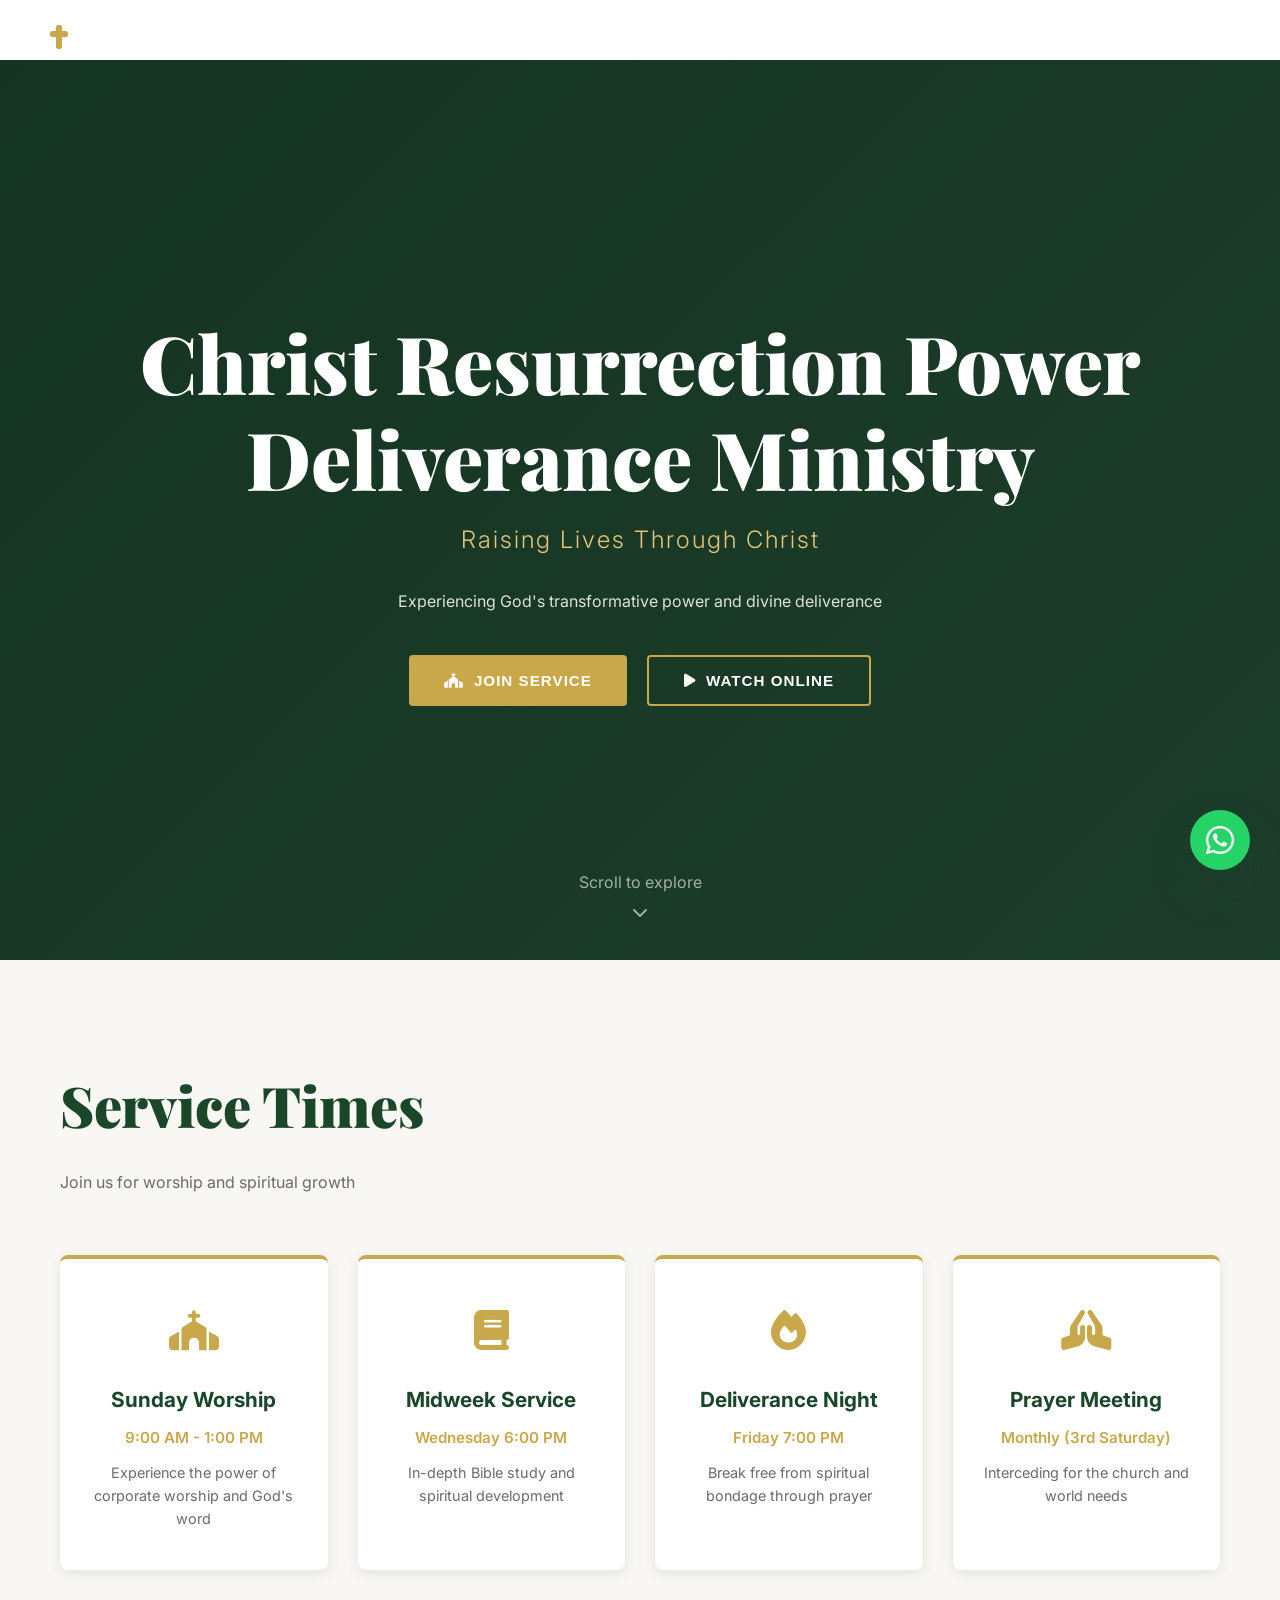
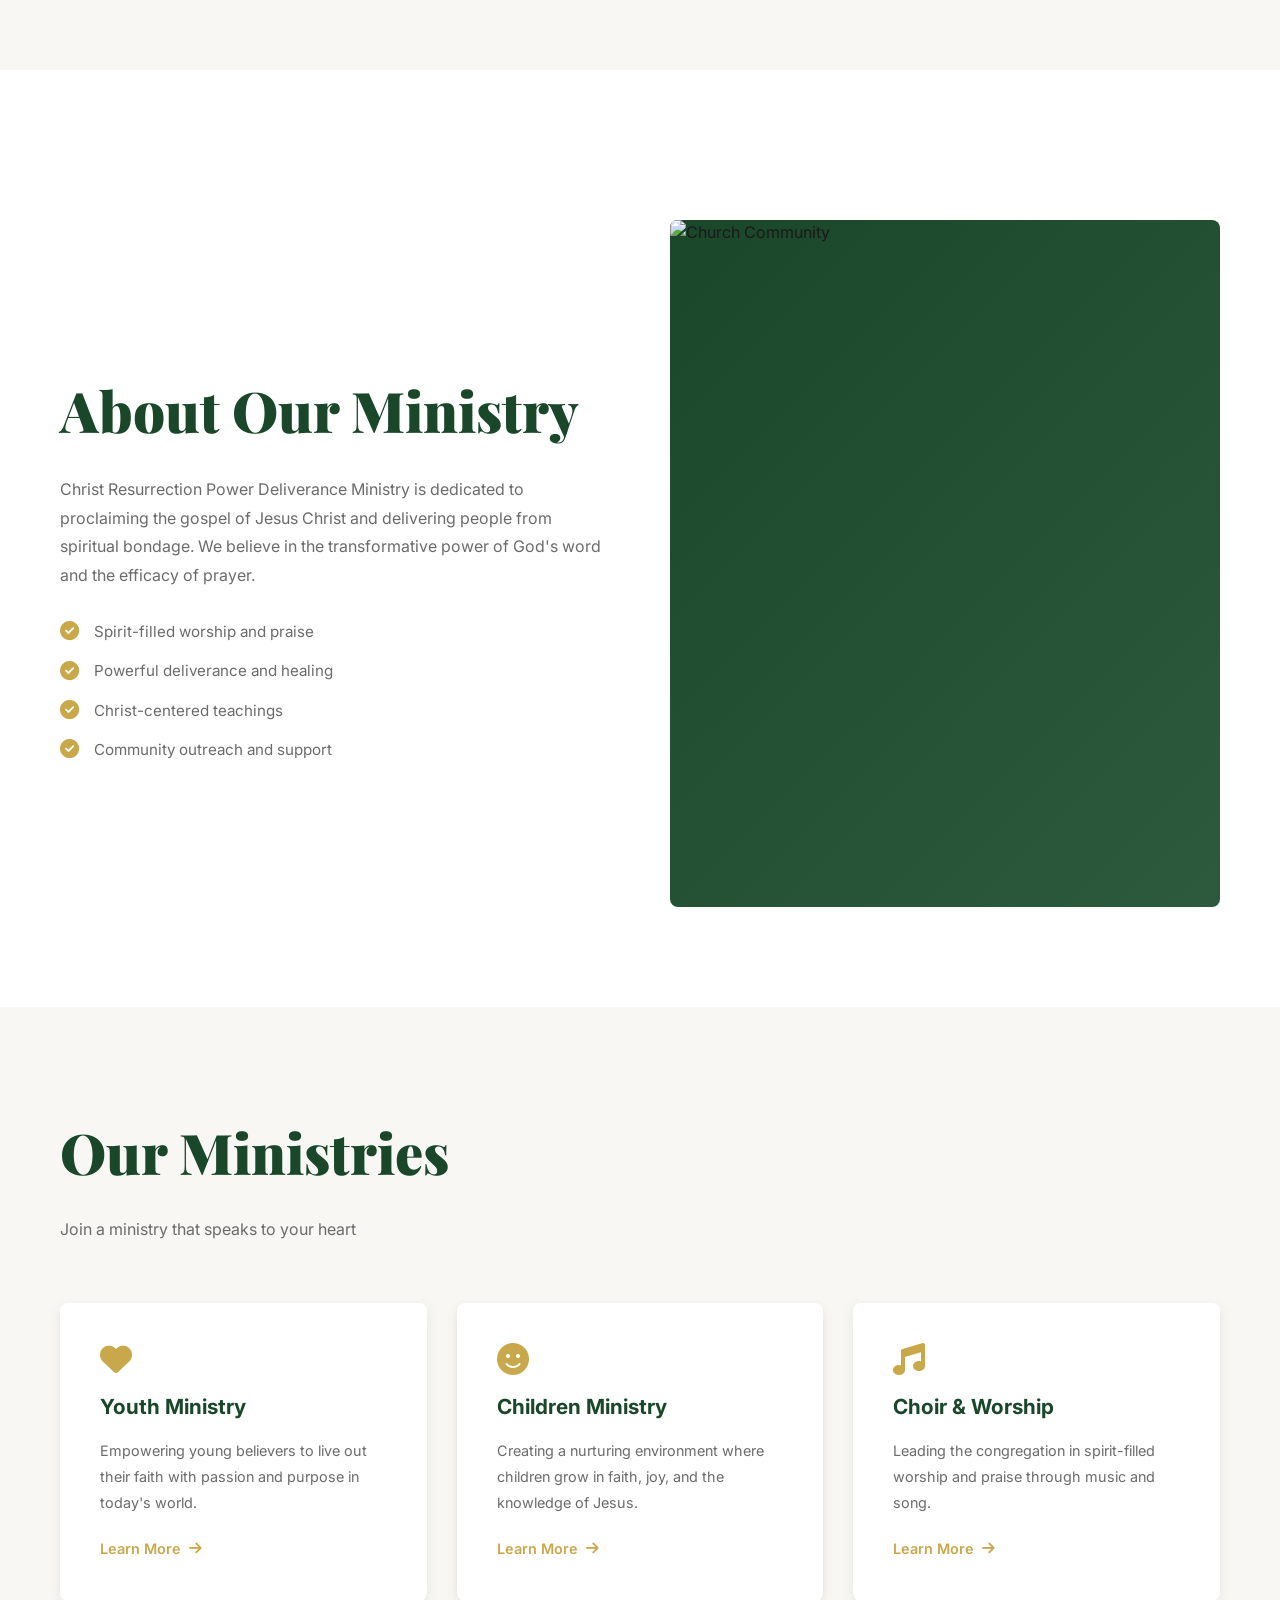
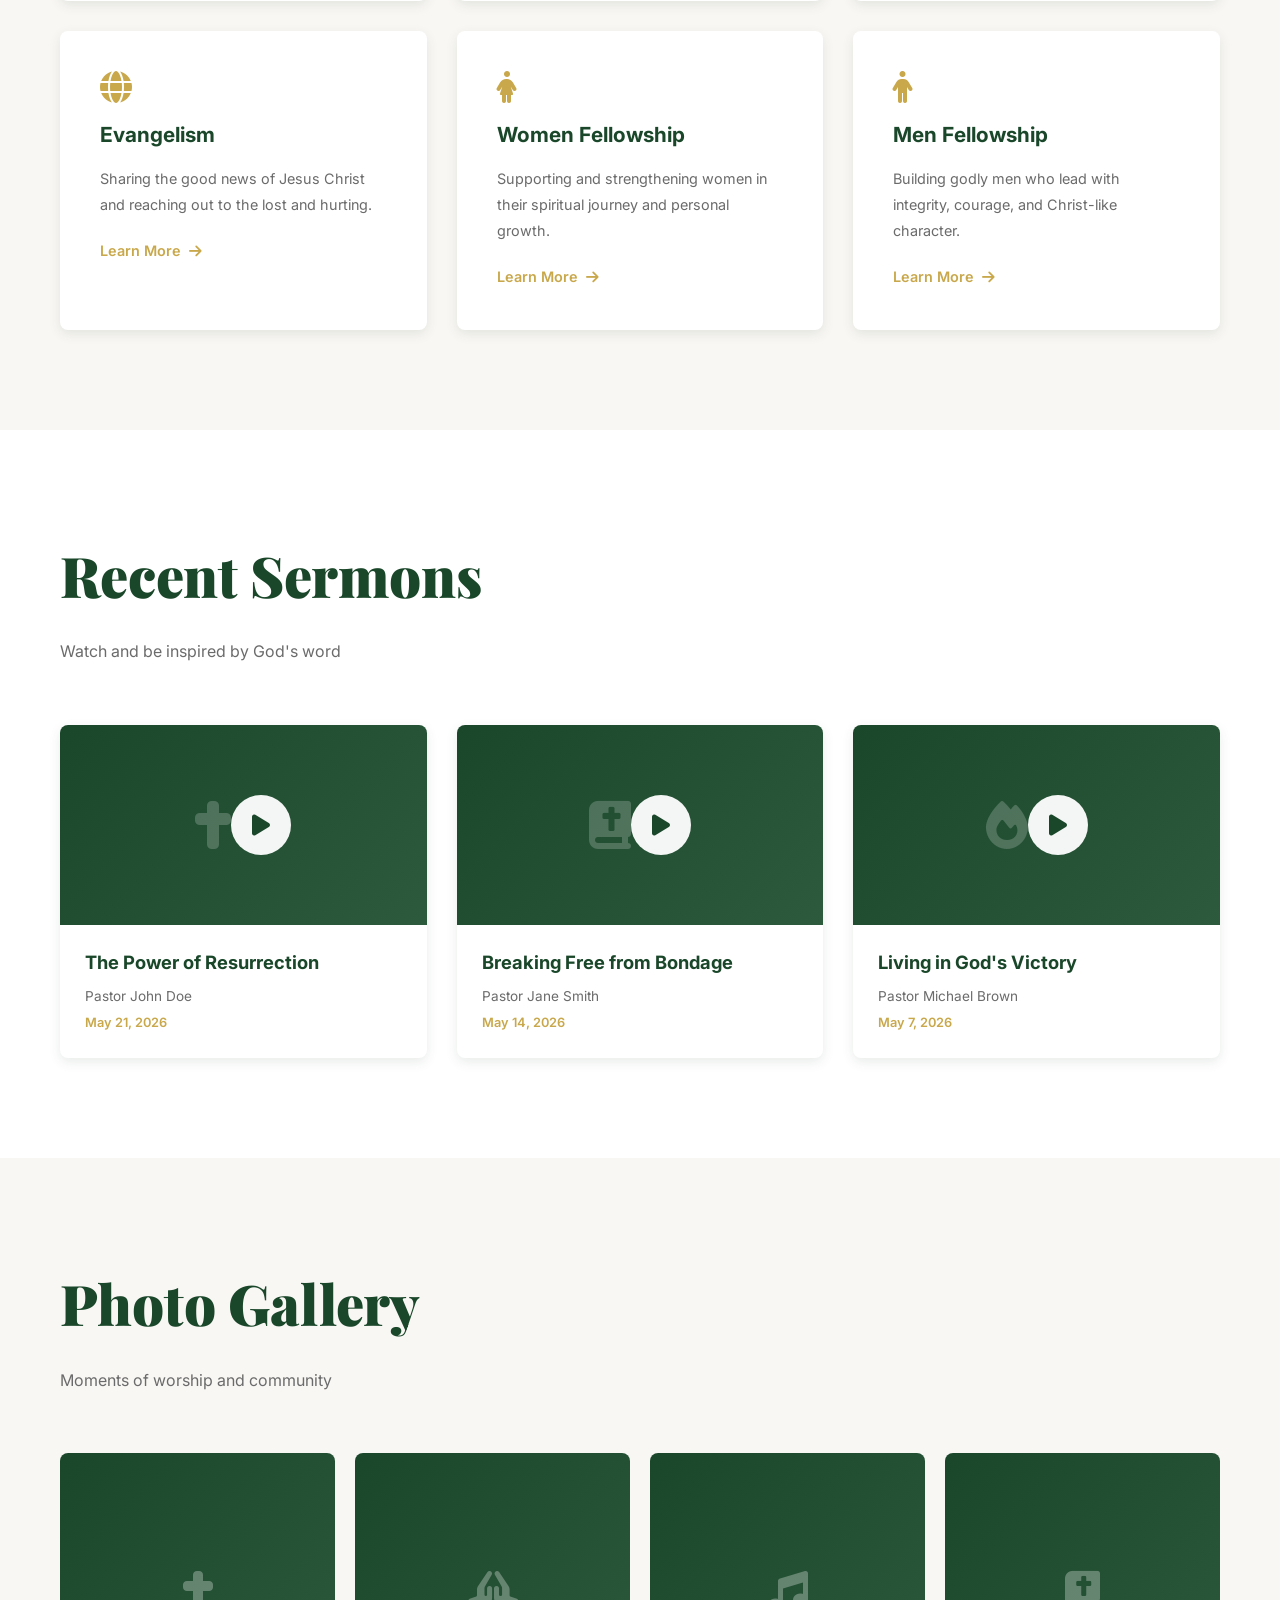
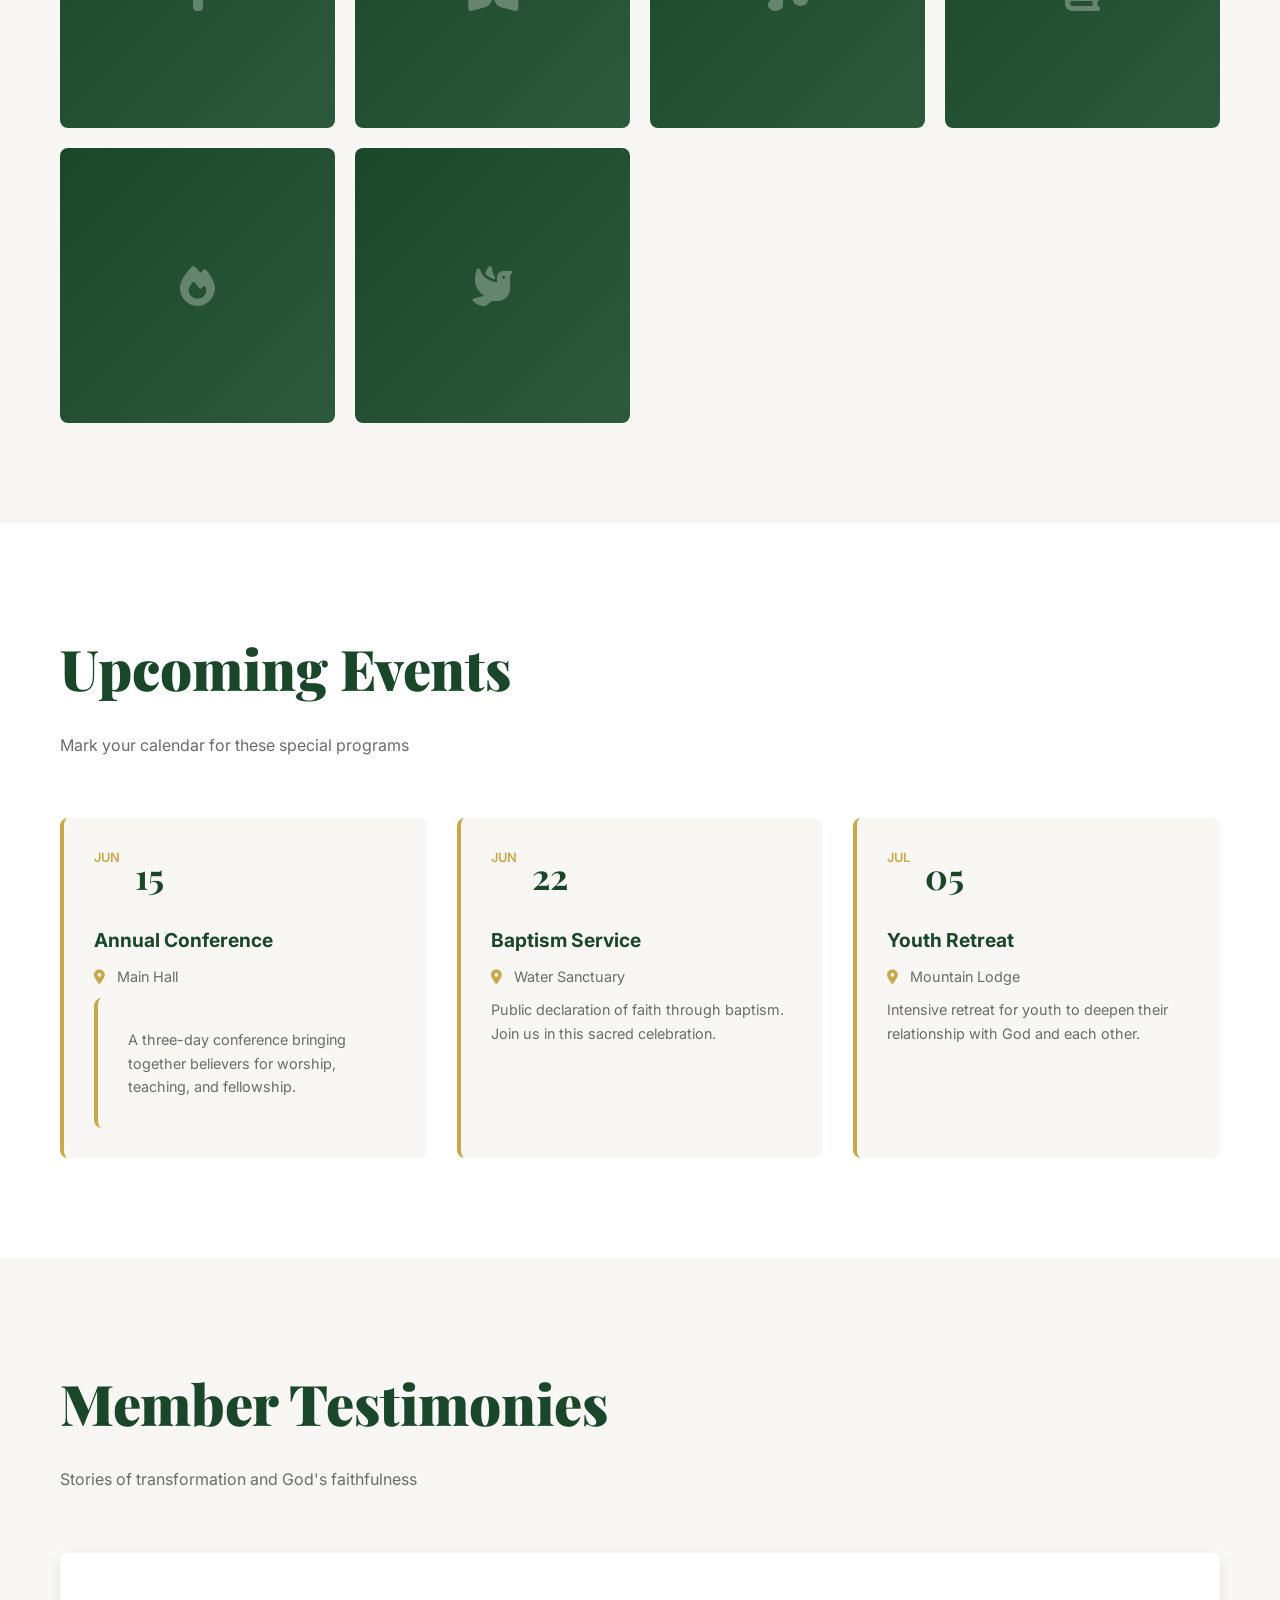
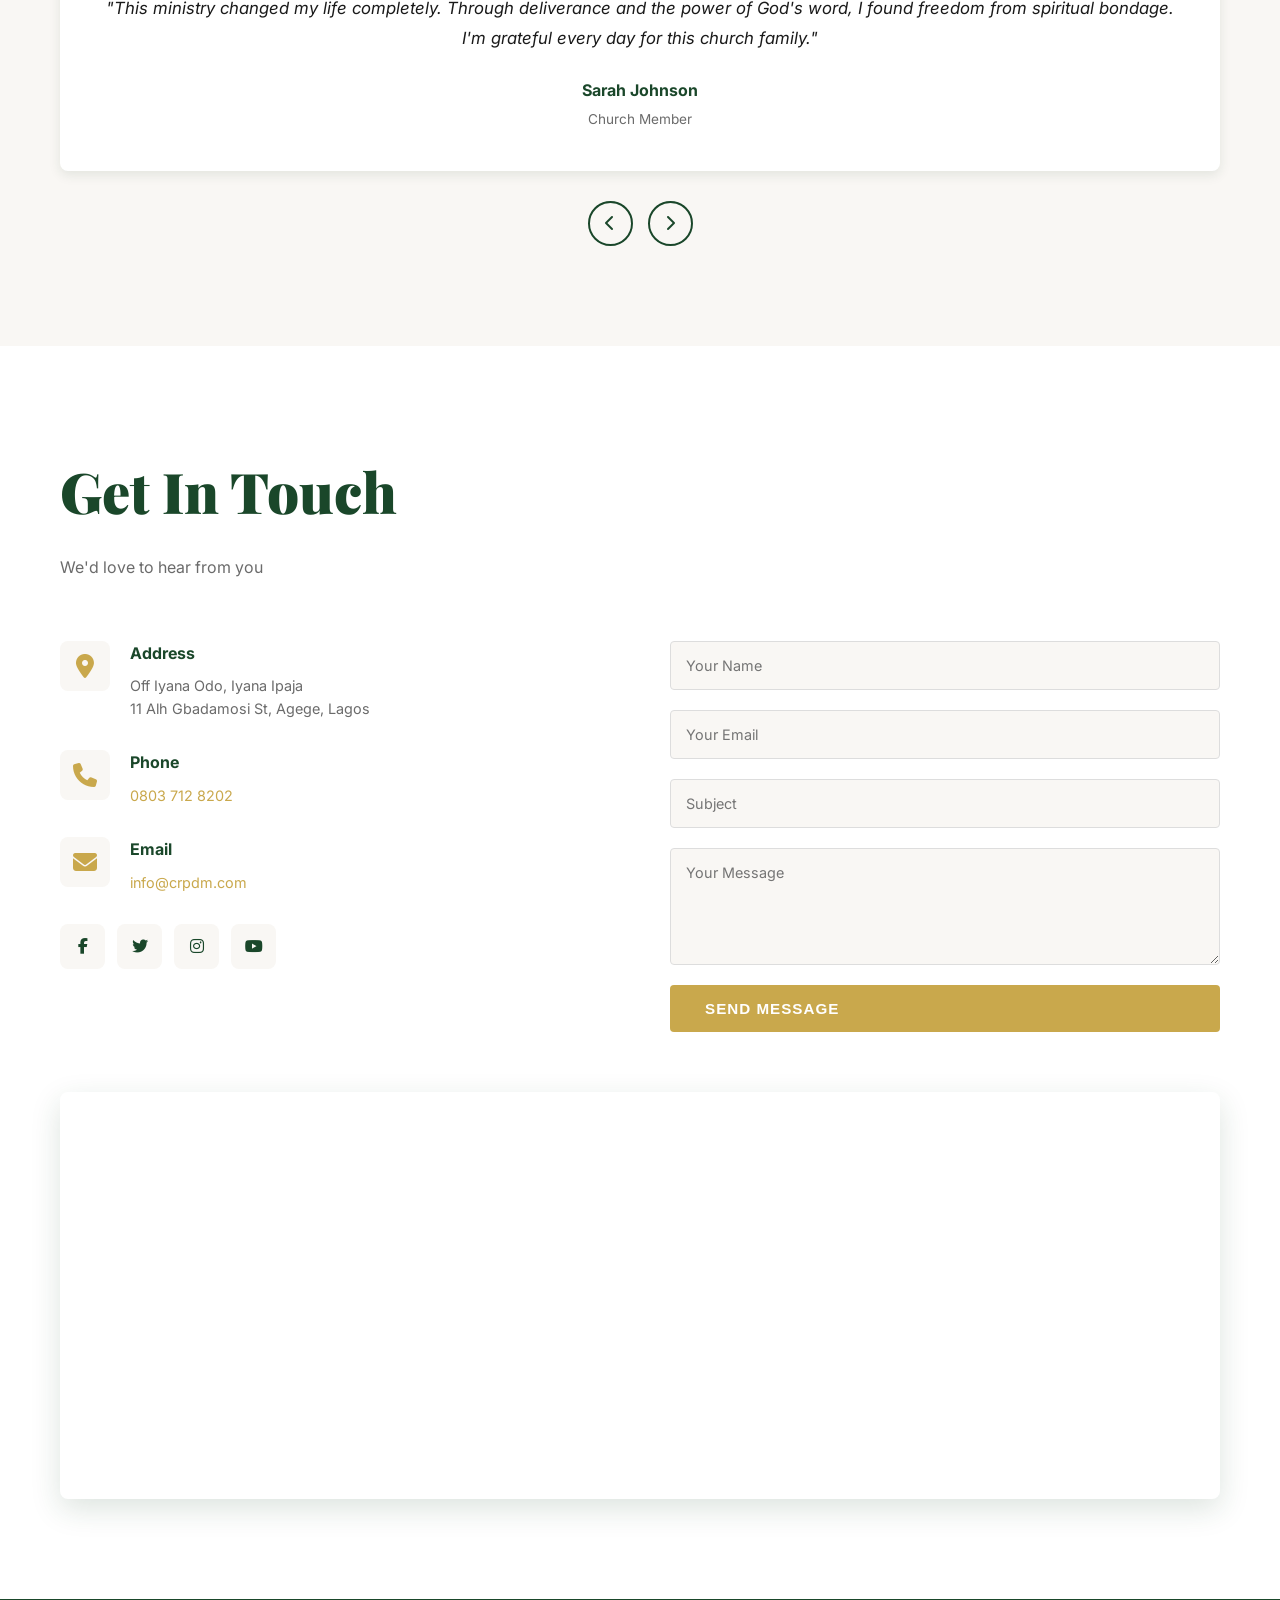
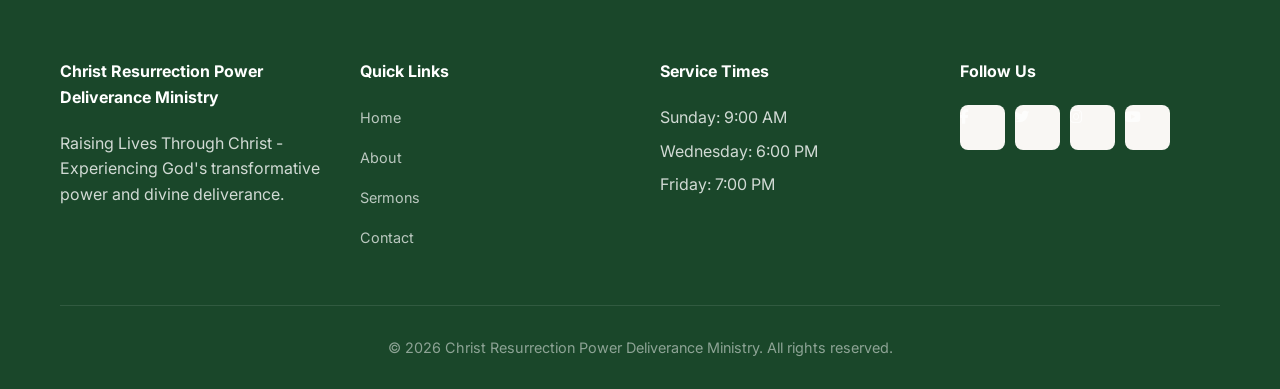
==== index.html @ 0d797204 "Initial commit: Christ Resurrection Power Deliverance Ministry website - Modern, responsive church w" ====
<!DOCTYPE html>
<html lang="en">
<head>
    <meta charset="UTF-8">
    <meta name="viewport" content="width=device-width, initial-scale=1.0">
    <title>Christ Resurrection Power Deliverance Ministry</title>
    
    <link rel="stylesheet" href="https://cdnjs.cloudflare.com/ajax/libs/font-awesome/6.4.0/css/all.min.css">
    <link rel="preconnect" href="https://fonts.googleapis.com">
    <link rel="preconnect" href="https://fonts.gstatic.com" crossorigin>
    <link href="https://fonts.googleapis.com/css2?family=Playfair+Display:wght@700;900&family=Inter:wght@300;400;500;600;700&display=swap" rel="stylesheet">
    <link rel="stylesheet" href="https://unpkg.com/aos@next/dist/aos.css">
    
    <style>
        :root {
            --primary-green: #1a472a;
            --green-dark: #0f2318;
            --green-light: #2d5a3d;
            --accent-gold: #c9a84c;
            --gold-light: #e2c47a;
            --white: #ffffff;
            --off-white: #f9f7f4;
            --text-dark: #1a1a1a;
            --text-gray: #6b6b6b;
            --shadow-sm: 0 4px 12px rgba(26, 71, 42, 0.1);
            --shadow-md: 0 10px 30px rgba(26, 71, 42, 0.15);
            --shadow-lg: 0 20px 50px rgba(26, 71, 42, 0.2);
        }

        * {
            margin: 0;
            padding: 0;
            box-sizing: border-box;
        }

        html { scroll-behavior: smooth; }
        body {
            font-family: 'Inter', sans-serif;
            background: var(--white);
            color: var(--text-dark);
            overflow-x: hidden;
            line-height: 1.6;
        }

        .container {
            max-width: 1200px;
            margin: 0 auto;
            padding: 0 20px;
        }

        /* Loading Animation */
        #pageLoader {
            position: fixed;
            top: 0;
            left: 0;
            right: 0;
            bottom: 0;
            background: linear-gradient(135deg, var(--primary-green) 0%, var(--green-dark) 100%);
            display: flex;
            align-items: center;
            justify-content: center;
            z-index: 9999;
            opacity: 1;
            transition: opacity 0.6s ease;
        }
        #pageLoader.hidden { opacity: 0; pointer-events: none; }
        .loader-content { text-align: center; }
        .loader-cross { font-size: 3rem; color: var(--accent-gold); margin-bottom: 20px; animation: pulse 1.5s ease-in-out infinite; }
        .loader-text { font-size: 1rem; color: rgba(255, 255, 255, 0.8); letter-spacing: 2px; text-transform: uppercase; animation: fade 1.5s ease-in-out infinite; }

        @keyframes pulse {
            0%, 100% { transform: scale(1); opacity: 1; }
            50% { transform: scale(1.1); opacity: 0.7; }
        }
        @keyframes fade {
            0%, 100% { opacity: 0.5; }
            50% { opacity: 1; }
        }

        /* Navigation */
        .navbar {
            position: fixed;
            top: 0;
            left: 0;
            right: 0;
            z-index: 1000;
            padding: 20px 0;
            transition: all 0.3s ease;
            background: rgba(255, 255, 255, 0);
        }
        .navbar.scrolled {
            background: rgba(255, 255, 255, 0.98);
            backdrop-filter: blur(10px);
            box-shadow: var(--shadow-sm);
            padding: 15px 0;
        }

        .nav-wrapper {
            display: flex;
            align-items: center;
            justify-content: space-between;
            padding: 0 50px;
        }
        .logo {
            display: flex;
            align-items: center;
            gap: 10px;
            text-decoration: none;
            color: var(--white);
            font-weight: 600;
            font-size: 1.3rem;
            transition: color 0.3s ease;
        }
        .navbar.scrolled .logo { color: var(--primary-green); }
        .logo i { font-size: 1.5rem; color: var(--accent-gold); }

        .nav-menu {
            display: flex;
            list-style: none;
            gap: 40px;
            align-items: center;
        }
        .nav-link {
            text-decoration: none;
            color: rgba(255, 255, 255, 0.9);
            font-size: 0.9rem;
            font-weight: 500;
            letter-spacing: 0.5px;
            position: relative;
            transition: color 0.3s ease;
        }
        .navbar.scrolled .nav-link { color: var(--text-gray); }
        .nav-link::after {
            content: '';
            position: absolute;
            bottom: -5px;
            left: 0;
            width: 0;
            height: 2px;
            background: var(--accent-gold);
            transition: width 0.3s ease;
        }
        .nav-link:hover::after { width: 100%; }

        .nav-toggle { display: none; flex-direction: column; gap: 6px; cursor: pointer; }
        .nav-toggle span { width: 25px; height: 2px; background: var(--white); transition: all 0.3s ease; }
        .navbar.scrolled .nav-toggle span { background: var(--primary-green); }

        /* Hero Section */
        .hero {
            position: relative;
            height: 100vh;
            display: flex;
            align-items: center;
            justify-content: center;
            overflow: hidden;
            margin-top: 60px;
        }
        .hero-slider {
            position: absolute;
            top: 0;
            left: 0;
            right: 0;
            bottom: 0;
            background: linear-gradient(135deg, var(--primary-green) 0%, var(--green-light) 100%);
        }
        .hero-overlay {
            position: absolute;
            top: 0;
            left: 0;
            right: 0;
            bottom: 0;
            background: rgba(15, 35, 24, 0.5);
        }
        .hero-content {
            position: relative;
            z-index: 2;
            text-align: center;
            color: var(--white);
            animation: fadeInUp 1s ease forwards;
        }
        .hero-title {
            font-size: clamp(2.5rem, 8vw, 5rem);
            font-weight: 900;
            margin-bottom: 15px;
            line-height: 1.2;
            font-family: 'Playfair Display', serif;
        }
        .hero-subtitle {
            font-size: 1.5rem;
            margin-bottom: 30px;
            color: var(--gold-light);
            font-weight: 300;
            letter-spacing: 2px;
        }
        .hero-description {
            font-size: 1rem;
            margin-bottom: 40px;
            color: rgba(255, 255, 255, 0.85);
            max-width: 600px;
            margin-left: auto;
            margin-right: auto;
        }
        .hero-buttons {
            display: flex;
            gap: 20px;
            justify-content: center;
            flex-wrap: wrap;
        }
        .scroll-indicator {
            position: absolute;
            bottom: 40px;
            left: 50%;
            transform: translateX(-50%);
            text-align: center;
            color: rgba(255, 255, 255, 0.6);
            animation: bounce 2s infinite;
        }
        .scroll-indicator i { display: block; margin-top: 8px; }

        @keyframes fadeInUp {
            from { opacity: 0; transform: translateY(30px); }
            to { opacity: 1; transform: translateY(0); }
        }
        @keyframes bounce {
            0%, 100% { transform: translateX(-50%) translateY(0); }
            50% { transform: translateX(-50%) translateY(-10px); }
        }

        /* Button Styles */
        .btn {
            padding: 15px 35px;
            font-size: 0.95rem;
            font-weight: 600;
            text-transform: uppercase;
            letter-spacing: 1px;
            border: none;
            cursor: pointer;
            border-radius: 4px;
            transition: all 0.3s ease;
            text-decoration: none;
            display: inline-flex;
            align-items: center;
            gap: 10px;
        }
        .btn-primary {
            background: var(--accent-gold);
            color: var(--white);
        }
        .btn-primary:hover {
            background: var(--gold-light);
            transform: translateY(-3px);
            box-shadow: var(--shadow-lg);
        }
        .btn-secondary {
            background: transparent;
            color: var(--white);
            border: 2px solid var(--accent-gold);
        }
        .btn-secondary:hover {
            background: var(--accent-gold);
            transform: translateY(-3px);
        }

        /* Section Styles */
        section { padding: 100px 0; }
        .section-title {
            font-size: clamp(2rem, 5vw, 3.5rem);
            font-weight: 900;
            margin-bottom: 20px;
            font-family: 'Playfair Display', serif;
            color: var(--primary-green);
        }
        .section-subtitle {
            font-size: 1rem;
            color: var(--text-gray);
            margin-bottom: 60px;
            max-width: 500px;
        }

        /* Service Times */
        .services { background: var(--off-white); }
        .services-grid {
            display: grid;
            grid-template-columns: repeat(auto-fit, minmax(260px, 1fr));
            gap: 30px;
            margin-top: 50px;
        }
        .service-card {
            background: var(--white);
            padding: 40px 30px;
            border-radius: 8px;
            text-align: center;
            box-shadow: var(--shadow-sm);
            transition: all 0.3s ease;
            border-top: 4px solid var(--accent-gold);
        }
        .service-card:hover {
            transform: translateY(-8px);
            box-shadow: var(--shadow-lg);
        }
        .service-icon {
            font-size: 2.5rem;
            color: var(--accent-gold);
            margin-bottom: 20px;
            display: inline-block;
        }
        .service-card h3 {
            font-size: 1.3rem;
            font-weight: 700;
            color: var(--primary-green);
            margin-bottom: 10px;
        }
        .service-time {
            color: var(--accent-gold);
            font-weight: 600;
            margin-bottom: 10px;
            font-size: 0.95rem;
        }
        .service-desc {
            color: var(--text-gray);
            font-size: 0.9rem;
            line-height: 1.6;
        }

        /* About Section */
        .about { background: var(--white); }
        .about-grid {
            display: grid;
            grid-template-columns: 1fr 1fr;
            gap: 60px;
            align-items: center;
            margin-top: 50px;
        }
        .about-image { position: relative; }
        .image-wrapper {
            position: relative;
            overflow: hidden;
            border-radius: 8px;
            aspect-ratio: 4/5;
            background: linear-gradient(135deg, var(--primary-green) 0%, var(--green-light) 100%);
        }
        .image-wrapper img {
            width: 100%;
            height: 100%;
            object-fit: cover;
            transition: transform 0.6s ease;
        }
        .image-wrapper:hover img { transform: scale(1.05); }
        .image-overlay {
            position: absolute;
            inset: 0;
            background: rgba(201, 168, 76, 0.1);
            display: flex;
            align-items: center;
            justify-content: center;
            opacity: 0;
            transition: opacity 0.3s ease;
            font-size: 3rem;
            color: var(--accent-gold);
        }
        .image-wrapper:hover .image-overlay { opacity: 1; }
        .about-content > p {
            color: var(--text-gray);
            margin-bottom: 20px;
            line-height: 1.8;
        }
        .about-highlights {
            display: flex;
            flex-direction: column;
            gap: 15px;
            margin-top: 30px;
        }
        .highlight {
            display: flex;
            align-items: center;
            gap: 15px;
            font-size: 0.95rem;
            color: var(--text-gray);
        }
        .highlight i { color: var(--accent-gold); font-size: 1.2rem; }

        /* Ministries */
        .ministries { background: var(--off-white); }
        .ministries-grid {
            display: grid;
            grid-template-columns: repeat(auto-fit, minmax(300px, 1fr));
            gap: 30px;
            margin-top: 50px;
        }
        .ministry-card {
            background: var(--white);
            padding: 40px;
            border-radius: 8px;
            box-shadow: var(--shadow-sm);
            transition: all 0.3s ease;
            position: relative;
            overflow: hidden;
        }
        .ministry-card::before {
            content: '';
            position: absolute;
            top: 0;
            left: 0;
            right: 0;
            height: 4px;
            background: linear-gradient(90deg, var(--accent-gold) 0%, var(--primary-green) 100%);
            transform: scaleX(0);
            transition: transform 0.3s ease;
            transform-origin: left;
        }
        .ministry-card:hover {
            transform: translateY(-8px);
            box-shadow: var(--shadow-lg);
        }
        .ministry-card:hover::before { transform: scaleX(1); }
        .ministry-card h3 {
            font-size: 1.3rem;
            font-weight: 700;
            color: var(--primary-green);
            margin-bottom: 15px;
        }
        .ministry-card p {
            color: var(--text-gray);
            font-size: 0.9rem;
            line-height: 1.8;
            margin-bottom: 20px;
        }
        .learn-more {
            color: var(--accent-gold);
            text-decoration: none;
            font-size: 0.9rem;
            font-weight: 600;
            display: inline-flex;
            align-items: center;
            gap: 8px;
            transition: gap 0.3s ease;
        }
        .learn-more:hover { gap: 12px; }

        /* Sermons */
        .sermons { background: var(--white); }
        .sermons-grid {
            display: grid;
            grid-template-columns: repeat(auto-fit, minmax(300px, 1fr));
            gap: 30px;
            margin-top: 50px;
        }
        .sermon-card {
            background: var(--white);
            border-radius: 8px;
            overflow: hidden;
            box-shadow: var(--shadow-sm);
            transition: all 0.3s ease;
        }
        .sermon-card:hover {
            transform: translateY(-8px);
            box-shadow: var(--shadow-lg);
        }
        .sermon-thumbnail {
            position: relative;
            height: 200px;
            background: linear-gradient(135deg, var(--primary-green) 0%, var(--green-light) 100%);
            display: flex;
            align-items: center;
            justify-content: center;
            font-size: 3rem;
            color: rgba(255, 255, 255, 0.2);
            overflow: hidden;
        }
        .play-button {
            width: 60px;
            height: 60px;
            background: rgba(255, 255, 255, 0.95);
            border-radius: 50%;
            display: flex;
            align-items: center;
            justify-content: center;
            color: var(--primary-green);
            font-size: 1.5rem;
            cursor: pointer;
            transition: all 0.3s ease;
        }
        .sermon-thumbnail:hover .play-button {
            background: var(--accent-gold);
            color: var(--white);
            transform: scale(1.1);
        }
        .sermon-content { padding: 25px; }
        .sermon-content h3 {
            font-size: 1.15rem;
            font-weight: 700;
            color: var(--primary-green);
            margin-bottom: 10px;
            line-height: 1.4;
        }
        .sermon-speaker {
            color: var(--text-gray);
            font-size: 0.85rem;
            margin-bottom: 5px;
        }
        .sermon-date {
            color: var(--accent-gold);
            font-size: 0.8rem;
            font-weight: 600;
        }

        /* Gallery */
        .gallery { background: var(--off-white); }
        .gallery-grid {
            display: grid;
            grid-template-columns: repeat(auto-fit, minmax(250px, 1fr));
            gap: 20px;
            margin-top: 50px;
        }
        .gallery-item {
            position: relative;
            overflow: hidden;
            border-radius: 8px;
            aspect-ratio: 1;
            background: linear-gradient(135deg, var(--primary-green) 0%, var(--green-light) 100%);
            cursor: pointer;
            display: flex;
            align-items: center;
            justify-content: center;
            font-size: 2.5rem;
            color: rgba(255, 255, 255, 0.3);
        }
        .gallery-overlay {
            position: absolute;
            inset: 0;
            background: rgba(26, 71, 42, 0.7);
            display: flex;
            align-items: center;
            justify-content: center;
            opacity: 0;
            transition: opacity 0.3s ease;
            font-size: 2rem;
            color: var(--white);
        }
        .gallery-item:hover .gallery-overlay { opacity: 1; }

        /* Events */
        .events { background: var(--white); }
        .events-container {
            display: grid;
            grid-template-columns: repeat(auto-fit, minmax(300px, 1fr));
            gap: 30px;
            margin-top: 50px;
        }
        .event-card {
            background: var(--off-white);
            padding: 30px;
            border-radius: 8px;
            border-left: 4px solid var(--accent-gold);
            transition: all 0.3s ease;
        }
        .event-card:hover {
            transform: translateX(10px);
            box-shadow: var(--shadow-md);
        }
        .event-date { display: flex; gap: 15px; margin-bottom: 20px; }
        .month { font-size: 0.8rem; color: var(--accent-gold); font-weight: 600; text-transform: uppercase; }
        .day {
            font-size: 2.2rem;
            font-weight: 700;
            color: var(--primary-green);
            font-family: 'Playfair Display', serif;
        }
        .event-card h3 {
            font-size: 1.2rem;
            font-weight: 700;
            color: var(--primary-green);
            margin-bottom: 10px;
        }
        .event-card p {
            color: var(--text-gray);
            font-size: 0.9rem;
            line-height: 1.6;
        }

        /* Testimonials */
        .testimonials { background: var(--off-white); }
        .testimonials-carousel { position: relative; margin-top: 50px; }
        .testimonial-card {
            background: var(--white);
            padding: 40px;
            border-radius: 8px;
            text-align: center;
            box-shadow: var(--shadow-sm);
            transition: all 0.3s ease;
            display: none;
        }
        .testimonial-card.active {
            display: block;
            animation: fadeInUp 0.5s ease;
        }
        .testimonial-text {
            font-size: 1.05rem;
            color: var(--text-dark);
            margin-bottom: 25px;
            line-height: 1.8;
            font-style: italic;
        }
        .testimonial-author {
            font-weight: 700;
            color: var(--primary-green);
            margin-bottom: 5px;
        }
        .testimonial-role {
            color: var(--text-gray);
            font-size: 0.85rem;
        }
        .testimonial-controls {
            display: flex;
            justify-content: center;
            gap: 15px;
            margin-top: 30px;
        }
        .carousel-btn {
            width: 45px;
            height: 45px;
            border: 2px solid var(--primary-green);
            background: transparent;
            border-radius: 50%;
            cursor: pointer;
            color: var(--primary-green);
            font-size: 1rem;
            transition: all 0.3s ease;
            display: flex;
            align-items: center;
            justify-content: center;
        }
        .carousel-btn:hover {
            background: var(--primary-green);
            color: var(--white);
        }

        /* Contact */
        .contact { background: var(--white); }
        .contact-grid {
            display: grid;
            grid-template-columns: 1fr 1fr;
            gap: 60px;
            margin-top: 50px;
        }
        .info-item {
            display: flex;
            gap: 20px;
            margin-bottom: 30px;
            align-items: flex-start;
        }
        .info-icon {
            width: 50px;
            height: 50px;
            background: var(--off-white);
            border-radius: 8px;
            display: flex;
            align-items: center;
            justify-content: center;
            color: var(--accent-gold);
            font-size: 1.5rem;
            flex-shrink: 0;
        }
        .info-content h3 {
            font-size: 1rem;
            font-weight: 700;
            color: var(--primary-green);
            margin-bottom: 8px;
        }
        .info-content p {
            color: var(--text-gray);
            font-size: 0.9rem;
        }
        .info-content a {
            color: var(--accent-gold);
            text-decoration: none;
            transition: color 0.3s ease;
        }
        .info-content a:hover { color: var(--primary-green); }
        .social-links {
            display: flex;
            gap: 12px;
            margin-top: 30px;
        }
        .social-icon {
            width: 45px;
            height: 45px;
            background: var(--off-white);
            border-radius: 8px;
            display: flex;
            align-items: center;
            justify-content: center;
            color: var(--primary-green);
            text-decoration: none;
            transition: all 0.3s ease;
        }
        .social-icon:hover {
            background: var(--primary-green);
            color: var(--white);
        }
        .contact-form {
            display: flex;
            flex-direction: column;
            gap: 20px;
        }
        .form-group { display: flex; flex-direction: column; }
        .form-group input, .form-group textarea {
            padding: 15px;
            border: 1px solid #ddd;
            border-radius: 4px;
            font-family: 'Inter', sans-serif;
            font-size: 0.9rem;
            color: var(--text-dark);
            transition: all 0.3s ease;
            background: var(--off-white);
        }
        .form-group input:focus, .form-group textarea:focus {
            outline: none;
            border-color: var(--accent-gold);
            box-shadow: 0 0 0 3px rgba(201, 168, 76, 0.1);
        }
        .map-container {
            margin-top: 60px;
            border-radius: 8px;
            overflow: hidden;
            box-shadow: var(--shadow-md);
        }
        .map-container iframe {
            width: 100%;
            height: 400px;
            border: none;
        }

        /* Footer */
        .footer {
            background: var(--primary-green);
            color: rgba(255, 255, 255, 0.8);
            padding: 60px 0 30px;
        }
        .footer-content {
            display: grid;
            grid-template-columns: repeat(auto-fit, minmax(250px, 1fr));
            gap: 40px;
            margin-bottom: 40px;
        }
        .footer-section h3, .footer-section h4 {
            color: var(--white);
            margin-bottom: 20px;
            font-size: 1rem;
        }
        .footer-section a {
            color: rgba(255, 255, 255, 0.7);
            text-decoration: none;
            transition: color 0.3s ease;
            display: inline-block;
            margin-bottom: 8px;
            font-size: 0.9rem;
        }
        .footer-section a:hover { color: var(--accent-gold); }
        .footer-section ul { list-style: none; }
        .footer-section ul li { margin-bottom: 8px; }
        .footer-bottom {
            border-top: 1px solid rgba(255, 255, 255, 0.1);
            padding-top: 30px;
            text-align: center;
            color: rgba(255, 255, 255, 0.5);
            font-size: 0.9rem;
        }

        /* Floating Buttons */
        .scroll-to-top {
            position: fixed;
            bottom: 100px;
            right: 30px;
            width: 50px;
            height: 50px;
            background: var(--primary-green);
            border: none;
            border-radius: 50%;
            color: var(--white);
            cursor: pointer;
            font-size: 1.2rem;
            display: none;
            align-items: center;
            justify-content: center;
            box-shadow: var(--shadow-lg);
            transition: all 0.3s ease;
            z-index: 900;
        }
        .scroll-to-top.visible { display: flex; }
        .scroll-to-top:hover {
            background: var(--accent-gold);
            transform: translateY(-5px);
        }

        .whatsapp-btn {
            position: fixed;
            bottom: 30px;
            right: 30px;
            width: 60px;
            height: 60px;
            background: #25d366;
            border-radius: 50%;
            color: var(--white);
            display: flex;
            align-items: center;
            justify-content: center;
            font-size: 2rem;
            text-decoration: none;
            box-shadow: var(--shadow-lg);
            transition: all 0.3s ease;
            z-index: 900;
            animation: pulse-green 2s infinite;
        }
        .whatsapp-btn:hover {
            transform: scale(1.1);
            animation: none;
        }

        @keyframes pulse-green {
            0%, 100% { box-shadow: var(--shadow-lg); }
            50% { box-shadow: 0 0 0 10px rgba(37, 211, 102, 0.2), var(--shadow-lg); }
        }

        /* Responsive */
        @media (max-width: 768px) {
            section { padding: 60px 0; }
            .nav-menu { display: none; }
            .nav-toggle { display: flex; }
            .nav-wrapper { padding: 0 20px; }
            .hero { margin-top: 0; }
            .hero-title { font-size: 2rem; }
            .about-grid { grid-template-columns: 1fr; gap: 40px; }
            .contact-grid { grid-template-columns: 1fr; gap: 40px; }
            .hero-buttons { flex-direction: column; align-items: center; }
            .btn { width: 100%; max-width: 250px; justify-content: center; }
            .testimonial-card { padding: 25px; }
            .services-grid, .ministries-grid, .sermons-grid, .gallery-grid, .events-container { grid-template-columns: 1fr; }
            .footer-content { grid-template-columns: 1fr; gap: 30px; }
            .scroll-to-top { bottom: 80px; right: 20px; }
        }

        @media (max-width: 480px) {
            .nav-wrapper { padding: 0 15px; }
            .hero-title { font-size: 1.5rem; }
            .hero-subtitle { font-size: 1rem; }
            .section-title { font-size: 1.5rem; }
            .btn { padding: 12px 25px; font-size: 0.85rem; }
            .contact-form { gap: 15px; }
            .scroll-to-top, .whatsapp-btn { width: 45px; height: 45px; font-size: 1rem; }
        }

        [data-aos] { opacity: 0; }
        [data-aos].aos-animate { opacity: 1; }
    </style>
</head>
<body>
    <!-- Loading Animation -->
    <div id="pageLoader">
        <div class="loader-content">
            <div class="loader-cross"><i class="fas fa-cross"></i></div>
            <div class="loader-text">CRPDM - Lagos</div>
        </div>
    </div>

    <!-- Navigation -->
    <nav class="navbar" id="navbar">
        <div class="container" style="display: none; max-width: 100%;"></div>
        <div class="nav-wrapper">
            <a href="#home" class="logo">
                <i class="fas fa-cross"></i>
                <span>CRPDM</span>
            </a>
            <ul class="nav-menu" id="navMenu">
                <li><a href="#home" class="nav-link">Home</a></li>
                <li><a href="#about" class="nav-link">About</a></li>
                <li><a href="#ministries" class="nav-link">Ministries</a></li>
                <li><a href="#sermons" class="nav-link">Sermons</a></li>
                <li><a href="#events" class="nav-link">Events</a></li>
                <li><a href="#gallery" class="nav-link">Gallery</a></li>
                <li><a href="#contact" class="nav-link">Contact</a></li>
            </ul>
            <div class="nav-toggle" id="navToggle">
                <span></span>
                <span></span>
                <span></span>
            </div>
        </div>
    </nav>

    <!-- Hero Section -->
    <section class="hero" id="home">
        <div class="hero-slider"></div>
        <div class="hero-overlay"></div>
        <div class="hero-content" data-aos="fade-up">
            <h1 class="hero-title">Christ Resurrection Power Deliverance Ministry</h1>
            <p class="hero-subtitle">Raising Lives Through Christ</p>
            <p class="hero-description">Experiencing God's transformative power and divine deliverance</p>
            <div class="hero-buttons">
                <button class="btn btn-primary"><i class="fas fa-church"></i> Join Service</button>
                <button class="btn btn-secondary"><i class="fas fa-play"></i> Watch Online</button>
            </div>
        </div>
        <div class="scroll-indicator">
            <span>Scroll to explore</span>
            <i class="fas fa-chevron-down"></i>
        </div>
    </section>

    <!-- Service Times Section -->
    <section class="services" id="services">
        <div class="container">
            <h2 class="section-title" data-aos="fade-up">Service Times</h2>
            <p class="section-subtitle" data-aos="fade-up" data-aos-delay="100">Join us for worship and spiritual growth</p>
            <div class="services-grid">
                <div class="service-card" data-aos="fade-up" data-aos-delay="200">
                    <div class="service-icon"><i class="fas fa-church"></i></div>
                    <h3>Sunday Worship</h3>
                    <p class="service-time">9:00 AM - 1:00 PM</p>
                    <p class="service-desc">Experience the power of corporate worship and God's word</p>
                </div>
                <div class="service-card" data-aos="fade-up" data-aos-delay="300">
                    <div class="service-icon"><i class="fas fa-book"></i></div>
                    <h3>Midweek Service</h3>
                    <p class="service-time">Wednesday 6:00 PM</p>
                    <p class="service-desc">In-depth Bible study and spiritual development</p>
                </div>
                <div class="service-card" data-aos="fade-up" data-aos-delay="400">
                    <div class="service-icon"><i class="fas fa-fire"></i></div>
                    <h3>Deliverance Night</h3>
                    <p class="service-time">Friday 7:00 PM</p>
                    <p class="service-desc">Break free from spiritual bondage through prayer</p>
                </div>
                <div class="service-card" data-aos="fade-up" data-aos-delay="500">
                    <div class="service-icon"><i class="fas fa-hands-praying"></i></div>
                    <h3>Prayer Meeting</h3>
                    <p class="service-time">Monthly (3rd Saturday)</p>
                    <p class="service-desc">Interceding for the church and world needs</p>
                </div>
            </div>
        </div>
    </section>

    <!-- About Section -->
    <section class="about" id="about">
        <div class="container">
            <div class="about-grid">
                <div class="about-content" data-aos="fade-right">
                    <h2 class="section-title">About Our Ministry</h2>
                    <p>Christ Resurrection Power Deliverance Ministry is dedicated to proclaiming the gospel of Jesus Christ and delivering people from spiritual bondage. We believe in the transformative power of God's word and the efficacy of prayer.</p>
                    <div class="about-highlights">
                        <div class="highlight">
                            <i class="fas fa-check-circle"></i>
                            <span>Spirit-filled worship and praise</span>
                        </div>
                        <div class="highlight">
                            <i class="fas fa-check-circle"></i>
                            <span>Powerful deliverance and healing</span>
                        </div>
                        <div class="highlight">
                            <i class="fas fa-check-circle"></i>
                            <span>Christ-centered teachings</span>
                        </div>
                        <div class="highlight">
                            <i class="fas fa-check-circle"></i>
                            <span>Community outreach and support</span>
                        </div>
                    </div>
                </div>
                <div class="about-image" data-aos="fade-left">
                    <div class="image-wrapper">
                        <img src="https://images.unsplash.com/photo-1529070538774-1843cb3265df?w=500&h=400&fit=crop" alt="Church Community" loading="lazy">
                        <div class="image-overlay">
                            <i class="fas fa-heart"></i>
                        </div>
                    </div>
                </div>
            </div>
        </div>
    </section>

    <!-- Ministries Section -->
    <section class="ministries" id="ministries">
        <div class="container">
            <h2 class="section-title" data-aos="fade-up">Our Ministries</h2>
            <p class="section-subtitle" data-aos="fade-up" data-aos-delay="100">Join a ministry that speaks to your heart</p>
            <div class="ministries-grid">
                <div class="ministry-card" data-aos="fade-up" data-aos-delay="200">
                    <i class="fas fa-heart" style="font-size: 2rem; color: var(--accent-gold); margin-bottom: 15px;"></i>
                    <h3>Youth Ministry</h3>
                    <p>Empowering young believers to live out their faith with passion and purpose in today's world.</p>
                    <a href="#" class="learn-more">Learn More <i class="fas fa-arrow-right"></i></a>
                </div>
                <div class="ministry-card" data-aos="fade-up" data-aos-delay="300">
                    <i class="fas fa-smile" style="font-size: 2rem; color: var(--accent-gold); margin-bottom: 15px;"></i>
                    <h3>Children Ministry</h3>
                    <p>Creating a nurturing environment where children grow in faith, joy, and the knowledge of Jesus.</p>
                    <a href="#" class="learn-more">Learn More <i class="fas fa-arrow-right"></i></a>
                </div>
                <div class="ministry-card" data-aos="fade-up" data-aos-delay="400">
                    <i class="fas fa-music" style="font-size: 2rem; color: var(--accent-gold); margin-bottom: 15px;"></i>
                    <h3>Choir & Worship</h3>
                    <p>Leading the congregation in spirit-filled worship and praise through music and song.</p>
                    <a href="#" class="learn-more">Learn More <i class="fas fa-arrow-right"></i></a>
                </div>
                <div class="ministry-card" data-aos="fade-up" data-aos-delay="500">
                    <i class="fas fa-globe" style="font-size: 2rem; color: var(--accent-gold); margin-bottom: 15px;"></i>
                    <h3>Evangelism</h3>
                    <p>Sharing the good news of Jesus Christ and reaching out to the lost and hurting.</p>
                    <a href="#" class="learn-more">Learn More <i class="fas fa-arrow-right"></i></a>
                </div>
                <div class="ministry-card" data-aos="fade-up" data-aos-delay="600">
                    <i class="fas fa-female" style="font-size: 2rem; color: var(--accent-gold); margin-bottom: 15px;"></i>
                    <h3>Women Fellowship</h3>
                    <p>Supporting and strengthening women in their spiritual journey and personal growth.</p>
                    <a href="#" class="learn-more">Learn More <i class="fas fa-arrow-right"></i></a>
                </div>
                <div class="ministry-card" data-aos="fade-up" data-aos-delay="700">
                    <i class="fas fa-male" style="font-size: 2rem; color: var(--accent-gold); margin-bottom: 15px;"></i>
                    <h3>Men Fellowship</h3>
                    <p>Building godly men who lead with integrity, courage, and Christ-like character.</p>
                    <a href="#" class="learn-more">Learn More <i class="fas fa-arrow-right"></i></a>
                </div>
            </div>
        </div>
    </section>

    <!-- Sermons Section -->
    <section class="sermons" id="sermons">
        <div class="container">
            <h2 class="section-title" data-aos="fade-up">Recent Sermons</h2>
            <p class="section-subtitle" data-aos="fade-up" data-aos-delay="100">Watch and be inspired by God's word</p>
            <div class="sermons-grid">
                <div class="sermon-card" data-aos="fade-up" data-aos-delay="200">
                    <div class="sermon-thumbnail">
                        <i class="fas fa-cross"></i>
                        <div class="play-button" onclick="window.open('https://www.youtube.com/embed/dQw4w9WgXcQ')">
                            <i class="fas fa-play"></i>
                        </div>
                    </div>
                    <div class="sermon-content">
                        <h3>The Power of Resurrection</h3>
                        <p class="sermon-speaker">Pastor John Doe</p>
                        <p class="sermon-date">May 21, 2026</p>
                    </div>
                </div>
                <div class="sermon-card" data-aos="fade-up" data-aos-delay="300">
                    <div class="sermon-thumbnail">
                        <i class="fas fa-bible"></i>
                        <div class="play-button" onclick="window.open('https://www.youtube.com/embed/dQw4w9WgXcQ')">
                            <i class="fas fa-play"></i>
                        </div>
                    </div>
                    <div class="sermon-content">
                        <h3>Breaking Free from Bondage</h3>
                        <p class="sermon-speaker">Pastor Jane Smith</p>
                        <p class="sermon-date">May 14, 2026</p>
                    </div>
                </div>
                <div class="sermon-card" data-aos="fade-up" data-aos-delay="400">
                    <div class="sermon-thumbnail">
                        <i class="fas fa-fire"></i>
                        <div class="play-button" onclick="window.open('https://www.youtube.com/embed/dQw4w9WgXcQ')">
                            <i class="fas fa-play"></i>
                        </div>
                    </div>
                    <div class="sermon-content">
                        <h3>Living in God's Victory</h3>
                        <p class="sermon-speaker">Pastor Michael Brown</p>
                        <p class="sermon-date">May 7, 2026</p>
                    </div>
                </div>
            </div>
        </div>
    </section>

    <!-- Gallery Section -->
    <section class="gallery" id="gallery">
        <div class="container">
            <h2 class="section-title" data-aos="fade-up">Photo Gallery</h2>
            <p class="section-subtitle" data-aos="fade-up" data-aos-delay="100">Moments of worship and community</p>
            <div class="gallery-grid" data-aos="fade-up" data-aos-delay="200">
                <div class="gallery-item" onclick="alert('Gallery item 1')">
                    <i class="fas fa-cross"></i>
                    <div class="gallery-overlay">
                        <i class="fas fa-search-plus"></i>
                    </div>
                </div>
                <div class="gallery-item" onclick="alert('Gallery item 2')">
                    <i class="fas fa-hands-praying"></i>
                    <div class="gallery-overlay">
                        <i class="fas fa-search-plus"></i>
                    </div>
                </div>
                <div class="gallery-item" onclick="alert('Gallery item 3')">
                    <i class="fas fa-music"></i>
                    <div class="gallery-overlay">
                        <i class="fas fa-search-plus"></i>
                    </div>
                </div>
                <div class="gallery-item" onclick="alert('Gallery item 4')">
                    <i class="fas fa-bible"></i>
                    <div class="gallery-overlay">
                        <i class="fas fa-search-plus"></i>
                    </div>
                </div>
                <div class="gallery-item" onclick="alert('Gallery item 5')">
                    <i class="fas fa-fire"></i>
                    <div class="gallery-overlay">
                        <i class="fas fa-search-plus"></i>
                    </div>
                </div>
                <div class="gallery-item" onclick="alert('Gallery item 6')">
                    <i class="fas fa-dove"></i>
                    <div class="gallery-overlay">
                        <i class="fas fa-search-plus"></i>
                    </div>
                </div>
            </div>
        </div>
    </section>

    <!-- Events Section -->
    <section class="events" id="events">
        <div class="container">
            <h2 class="section-title" data-aos="fade-up">Upcoming Events</h2>
            <p class="section-subtitle" data-aos="fade-up" data-aos-delay="100">Mark your calendar for these special programs</p>
            <div class="events-container">
                <div class="event-card" data-aos="fade-up" data-aos-delay="200">
                    <div class="event-date">
                        <span class="month">JUN</span>
                        <span class="day">15</span>
                    </div>
                    <div>
                        <h3>Annual Conference</h3>
                        <p><i class="fas fa-map-marker-alt" style="color: var(--accent-gold); margin-right: 8px;"></i> Main Hall</p>
                        <p class="event-card" style="color: var(--text-gray); font-size: 0.9rem; margin-top: 10px;">A three-day conference bringing together believers for worship, teaching, and fellowship.</p>
                    </div>
                </div>
                <div class="event-card" data-aos="fade-up" data-aos-delay="300">
                    <div class="event-date">
                        <span class="month">JUN</span>
                        <span class="day">22</span>
                    </div>
                    <div>
                        <h3>Baptism Service</h3>
                        <p><i class="fas fa-map-marker-alt" style="color: var(--accent-gold); margin-right: 8px;"></i> Water Sanctuary</p>
                        <p style="color: var(--text-gray); font-size: 0.9rem; margin-top: 10px;">Public declaration of faith through baptism. Join us in this sacred celebration.</p>
                    </div>
                </div>
                <div class="event-card" data-aos="fade-up" data-aos-delay="400">
                    <div class="event-date">
                        <span class="month">JUL</span>
                        <span class="day">05</span>
                    </div>
                    <div>
                        <h3>Youth Retreat</h3>
                        <p><i class="fas fa-map-marker-alt" style="color: var(--accent-gold); margin-right: 8px;"></i> Mountain Lodge</p>
                        <p style="color: var(--text-gray); font-size: 0.9rem; margin-top: 10px;">Intensive retreat for youth to deepen their relationship with God and each other.</p>
                    </div>
                </div>
            </div>
        </div>
    </section>

    <!-- Testimonials Section -->
    <section class="testimonials" id="testimonials">
        <div class="container">
            <h2 class="section-title" data-aos="fade-up">Member Testimonies</h2>
            <p class="section-subtitle" data-aos="fade-up" data-aos-delay="100">Stories of transformation and God's faithfulness</p>
            <div class="testimonials-carousel" data-aos="fade-up" data-aos-delay="200">
                <div class="testimonial-card active">
                    <p class="testimonial-text">"This ministry changed my life completely. Through deliverance and the power of God's word, I found freedom from spiritual bondage. I'm grateful every day for this church family."</p>
                    <p class="testimonial-author">Sarah Johnson</p>
                    <p class="testimonial-role">Church Member</p>
                </div>
                <div class="testimonial-card">
                    <p class="testimonial-text">"I came here broken and wounded, but found healing and restoration. The prayers and teachings here are genuine and life-changing. I highly recommend this church."</p>
                    <p class="testimonial-author">David Okafor</p>
                    <p class="testimonial-role">Ministry Leader</p>
                </div>
                <div class="testimonial-card">
                    <p class="testimonial-text">"The love and support from this church community is unmatched. I've grown spiritually and found my purpose. Thank you for being a beacon of Christ's light."</p>
                    <p class="testimonial-author">Blessing Adeyemi</p>
                    <p class="testimonial-role">Community Ambassador</p>
                </div>
            </div>
            <div class="testimonial-controls">
                <button class="carousel-btn prev-btn" onclick="previousTestimony()"><i class="fas fa-chevron-left"></i></button>
                <button class="carousel-btn next-btn" onclick="nextTestimony()"><i class="fas fa-chevron-right"></i></button>
            </div>
        </div>
    </section>

    <!-- Contact Section -->
    <section class="contact" id="contact">
        <div class="container">
            <h2 class="section-title" data-aos="fade-up">Get In Touch</h2>
            <p class="section-subtitle" data-aos="fade-up" data-aos-delay="100">We'd love to hear from you</p>
            <div class="contact-grid">
                <div data-aos="fade-right" data-aos-delay="200">
                    <div class="info-item">
                        <div class="info-icon">
                            <i class="fas fa-map-marker-alt"></i>
                        </div>
                        <div class="info-content">
                            <h3>Address</h3>
                            <p>Off Iyana Odo, Iyana Ipaja<br>11 Alh Gbadamosi St, Agege, Lagos</p>
                        </div>
                    </div>
                    <div class="info-item">
                        <div class="info-icon">
                            <i class="fas fa-phone"></i>
                        </div>
                        <div class="info-content">
                            <h3>Phone</h3>
                            <p><a href="tel:+2348037128202">0803 712 8202</a></p>
                        </div>
                    </div>
                    <div class="info-item">
                        <div class="info-icon">
                            <i class="fas fa-envelope"></i>
                        </div>
                        <div class="info-content">
                            <h3>Email</h3>
                            <p><a href="mailto:info@crpdm.com">info@crpdm.com</a></p>
                        </div>
                    </div>
                    <div class="social-links">
                        <a href="#" class="social-icon"><i class="fab fa-facebook-f"></i></a>
                        <a href="#" class="social-icon"><i class="fab fa-twitter"></i></a>
                        <a href="#" class="social-icon"><i class="fab fa-instagram"></i></a>
                        <a href="#" class="social-icon"><i class="fab fa-youtube"></i></a>
                    </div>
                </div>
                <form class="contact-form" data-aos="fade-left" data-aos-delay="200" onsubmit="handleFormSubmit(event)">
                    <div class="form-group">
                        <input type="text" placeholder="Your Name" required>
                    </div>
                    <div class="form-group">
                        <input type="email" placeholder="Your Email" required>
                    </div>
                    <div class="form-group">
                        <input type="text" placeholder="Subject">
                    </div>
                    <div class="form-group">
                        <textarea placeholder="Your Message" rows="5" required></textarea>
                    </div>
                    <button type="submit" class="btn btn-primary">Send Message</button>
                </form>
            </div>
            <div class="map-container" data-aos="fade-up" data-aos-delay="300">
                <iframe src="https://www.google.com/maps/embed?pb=!1m18!1m12!1m3!1d3962.8899753485707!2d3.3245987147300976!3d6.6376897193476235!2m3!1f0!2f0!3f0!3m2!1i1024!2i768!4f13.1!3m3!1m2!1s0x3f755d0e0e0e0e0d%3A0x0!2sAgege%2C%20Lagos!5e0!3m2!1sen!2sng!4v1234567890" loading="lazy" referrerpolicy="no-referrer-when-downgrade"></iframe>
            </div>
        </div>
    </section>

    <!-- Footer -->
    <footer class="footer">
        <div class="container">
            <div class="footer-content">
                <div class="footer-section">
                    <h3>Christ Resurrection Power Deliverance Ministry</h3>
                    <p>Raising Lives Through Christ - Experiencing God's transformative power and divine deliverance.</p>
                </div>
                <div class="footer-section">
                    <h4>Quick Links</h4>
                    <ul>
                        <li><a href="#home">Home</a></li>
                        <li><a href="#about">About</a></li>
                        <li><a href="#sermons">Sermons</a></li>
                        <li><a href="#contact">Contact</a></li>
                    </ul>
                </div>
                <div class="footer-section">
                    <h4>Service Times</h4>
                    <ul>
                        <li>Sunday: 9:00 AM</li>
                        <li>Wednesday: 6:00 PM</li>
                        <li>Friday: 7:00 PM</li>
                    </ul>
                </div>
                <div class="footer-section">
                    <h4>Follow Us</h4>
                    <div style="display: flex; gap: 10px;">
                        <a href="#" class="social-icon"><i class="fab fa-facebook-f"></i></a>
                        <a href="#" class="social-icon"><i class="fab fa-twitter"></i></a>
                        <a href="#" class="social-icon"><i class="fab fa-instagram"></i></a>
                        <a href="#" class="social-icon"><i class="fab fa-youtube"></i></a>
                    </div>
                </div>
            </div>
            <div class="footer-bottom">
                <p>&copy; 2026 Christ Resurrection Power Deliverance Ministry. All rights reserved.</p>
            </div>
        </div>
    </footer>

    <!-- Scroll to Top Button -->
    <button class="scroll-to-top" id="scrollToTop" onclick="window.scrollTo({top:0, behavior:'smooth'})">
        <i class="fas fa-arrow-up"></i>
    </button>

    <!-- WhatsApp Chat Button -->
    <a href="https://wa.me/2348037128202" class="whatsapp-btn" target="_blank" rel="noopener noreferrer">
        <i class="fab fa-whatsapp"></i>
    </a>

    <!-- AOS Library -->
    <script src="https://unpkg.com/aos@next/dist/aos.js"></script>
    
    <!-- JavaScript -->
    <script>
        // Initialize AOS
        window.addEventListener('load', function() {
            setTimeout(() => {
                document.getElementById('pageLoader').classList.add('hidden');
            }, 1500);
            AOS.init({
                duration: 800,
                easing: 'ease-out-cubic',
                once: true,
                offset: 60
            });
        });

        // Navbar scroll effect
        const navbar = document.getElementById('navbar');
        window.addEventListener('scroll', function() {
            if (window.scrollY > 100) {
                navbar.classList.add('scrolled');
                document.getElementById('scrollToTop').classList.add('visible');
            } else {
                navbar.classList.remove('scrolled');
                document.getElementById('scrollToTop').classList.remove('visible');
            }
        });

        // Mobile menu toggle
        const navToggle = document.getElementById('navToggle');
        const navMenu = document.getElementById('navMenu');
        navToggle.addEventListener('click', function() {
            navMenu.style.display = navMenu.style.display === 'flex' ? 'none' : 'flex';
        });

        // Testimonials carousel
        let currentTestimony = 0;
        const testimonials = document.querySelectorAll('.testimonial-card');
        
        function showTestimony(index) {
            testimonials.forEach((card, i) => {
                card.classList.remove('active');
                if (i === index) {
                    card.classList.add('active');
                }
            });
        }

        function nextTestimony() {
            currentTestimony = (currentTestimony + 1) % testimonials.length;
            showTestimony(currentTestimony);
        }

        function previousTestimony() {
            currentTestimony = (currentTestimony - 1 + testimonials.length) % testimonials.length;
            showTestimony(currentTestimony);
        }

        // Form submission
        function handleFormSubmit(e) {
            e.preventDefault();
            const btn = e.target.querySelector('button[type="submit"]');
            const originalText = btn.innerHTML;
            btn.innerHTML = '<i class="fas fa-check"></i> Message Sent!';
            btn.style.background = 'var(--green-light)';
            setTimeout(() => {
                btn.innerHTML = originalText;
                btn.style.background = '';
                e.target.reset();
            }, 3000);
        }

        // Smooth scroll for anchor links
        document.querySelectorAll('a[href^="#"]').forEach(anchor => {
            anchor.addEventListener('click', function(e) {
                const href = this.getAttribute('href');
                const target = document.querySelector(href);
                if (target) {
                    e.preventDefault();
                    target.scrollIntoView({ behavior: 'smooth' });
                }
            });
        });
    </script>
</body>
</html>
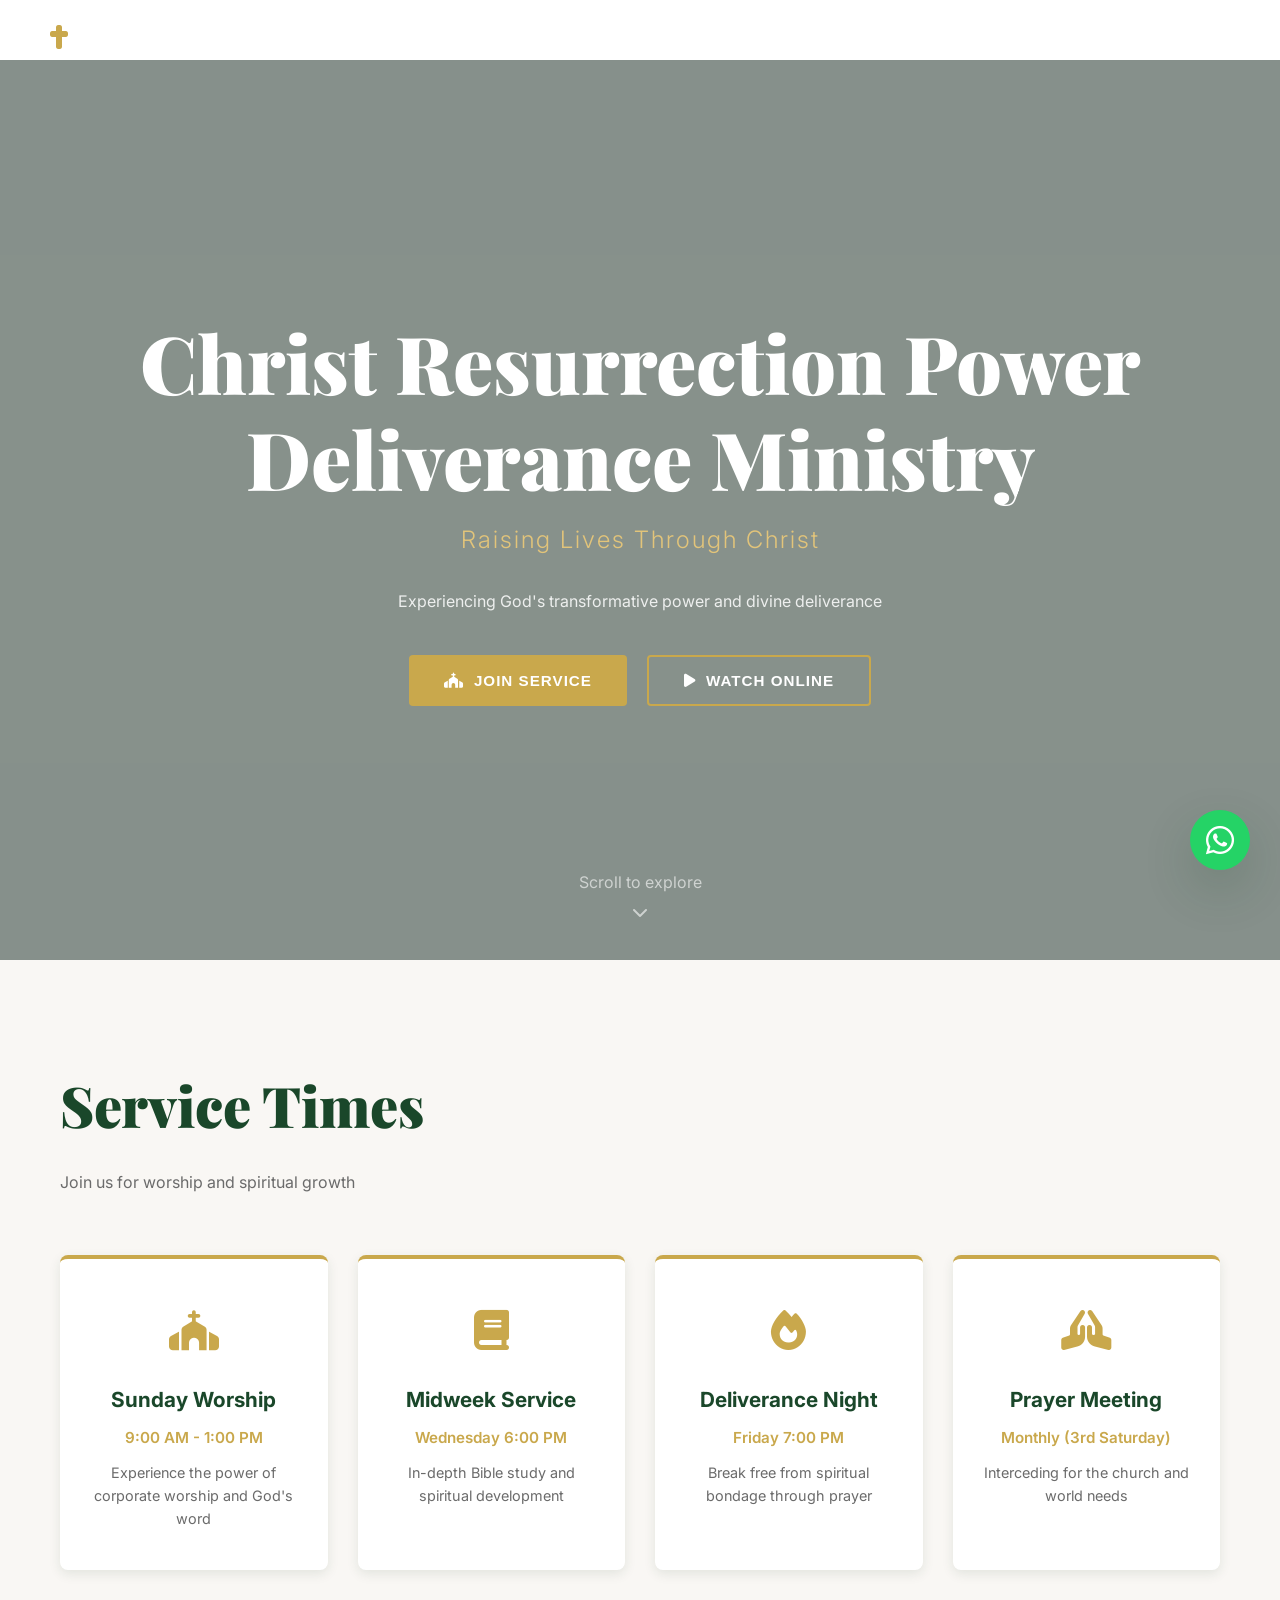
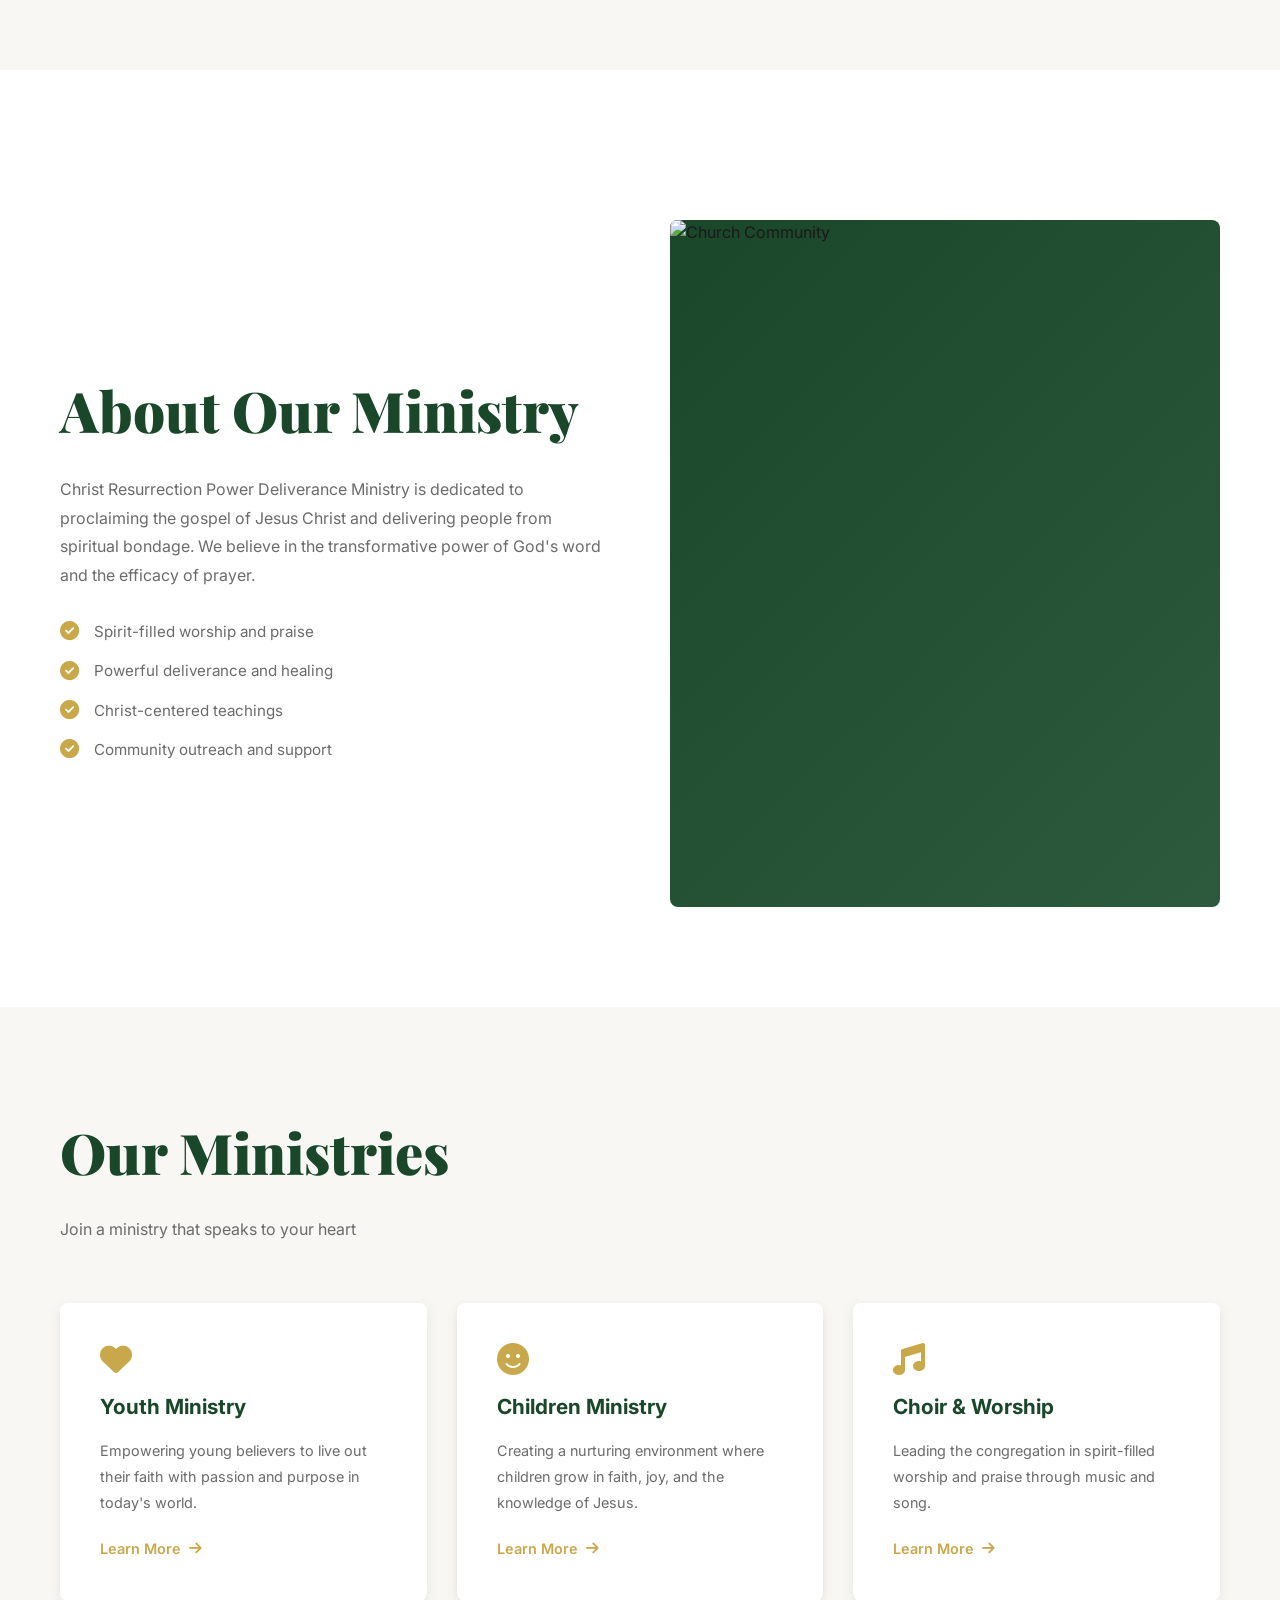
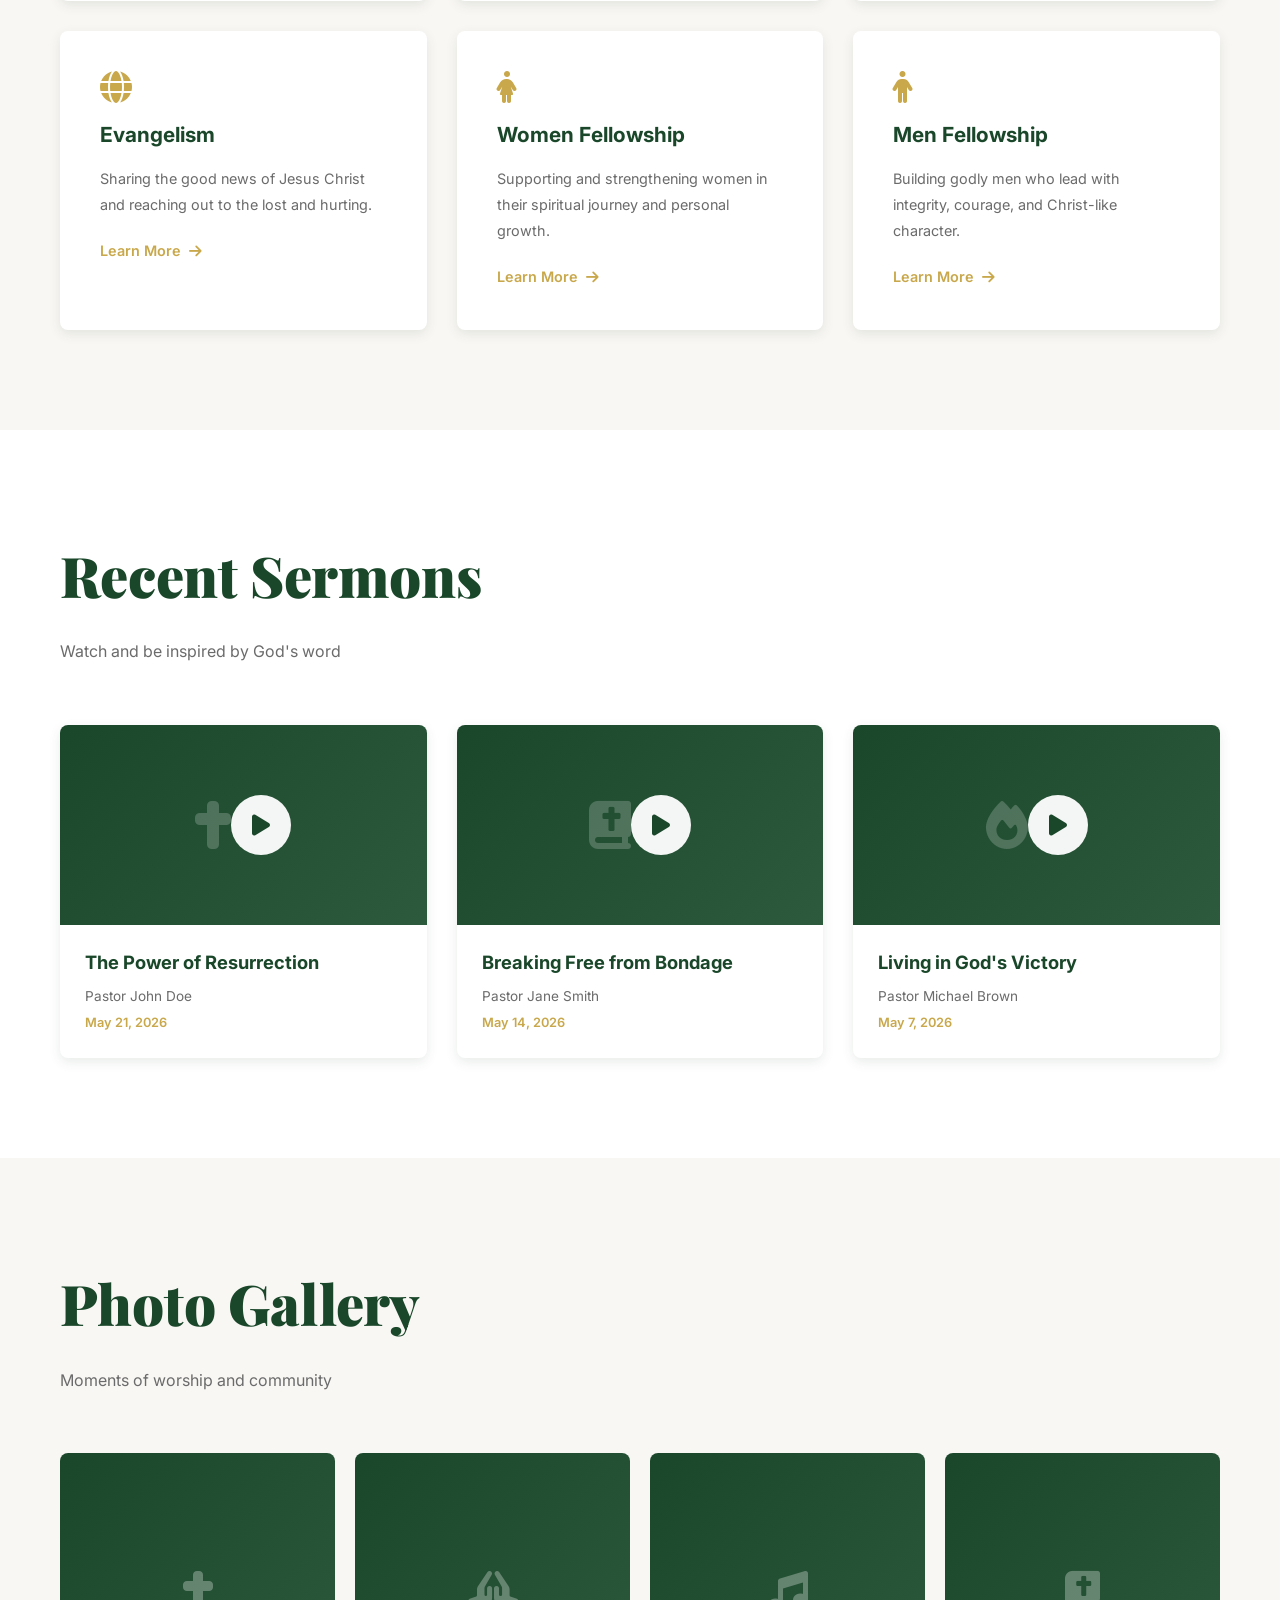
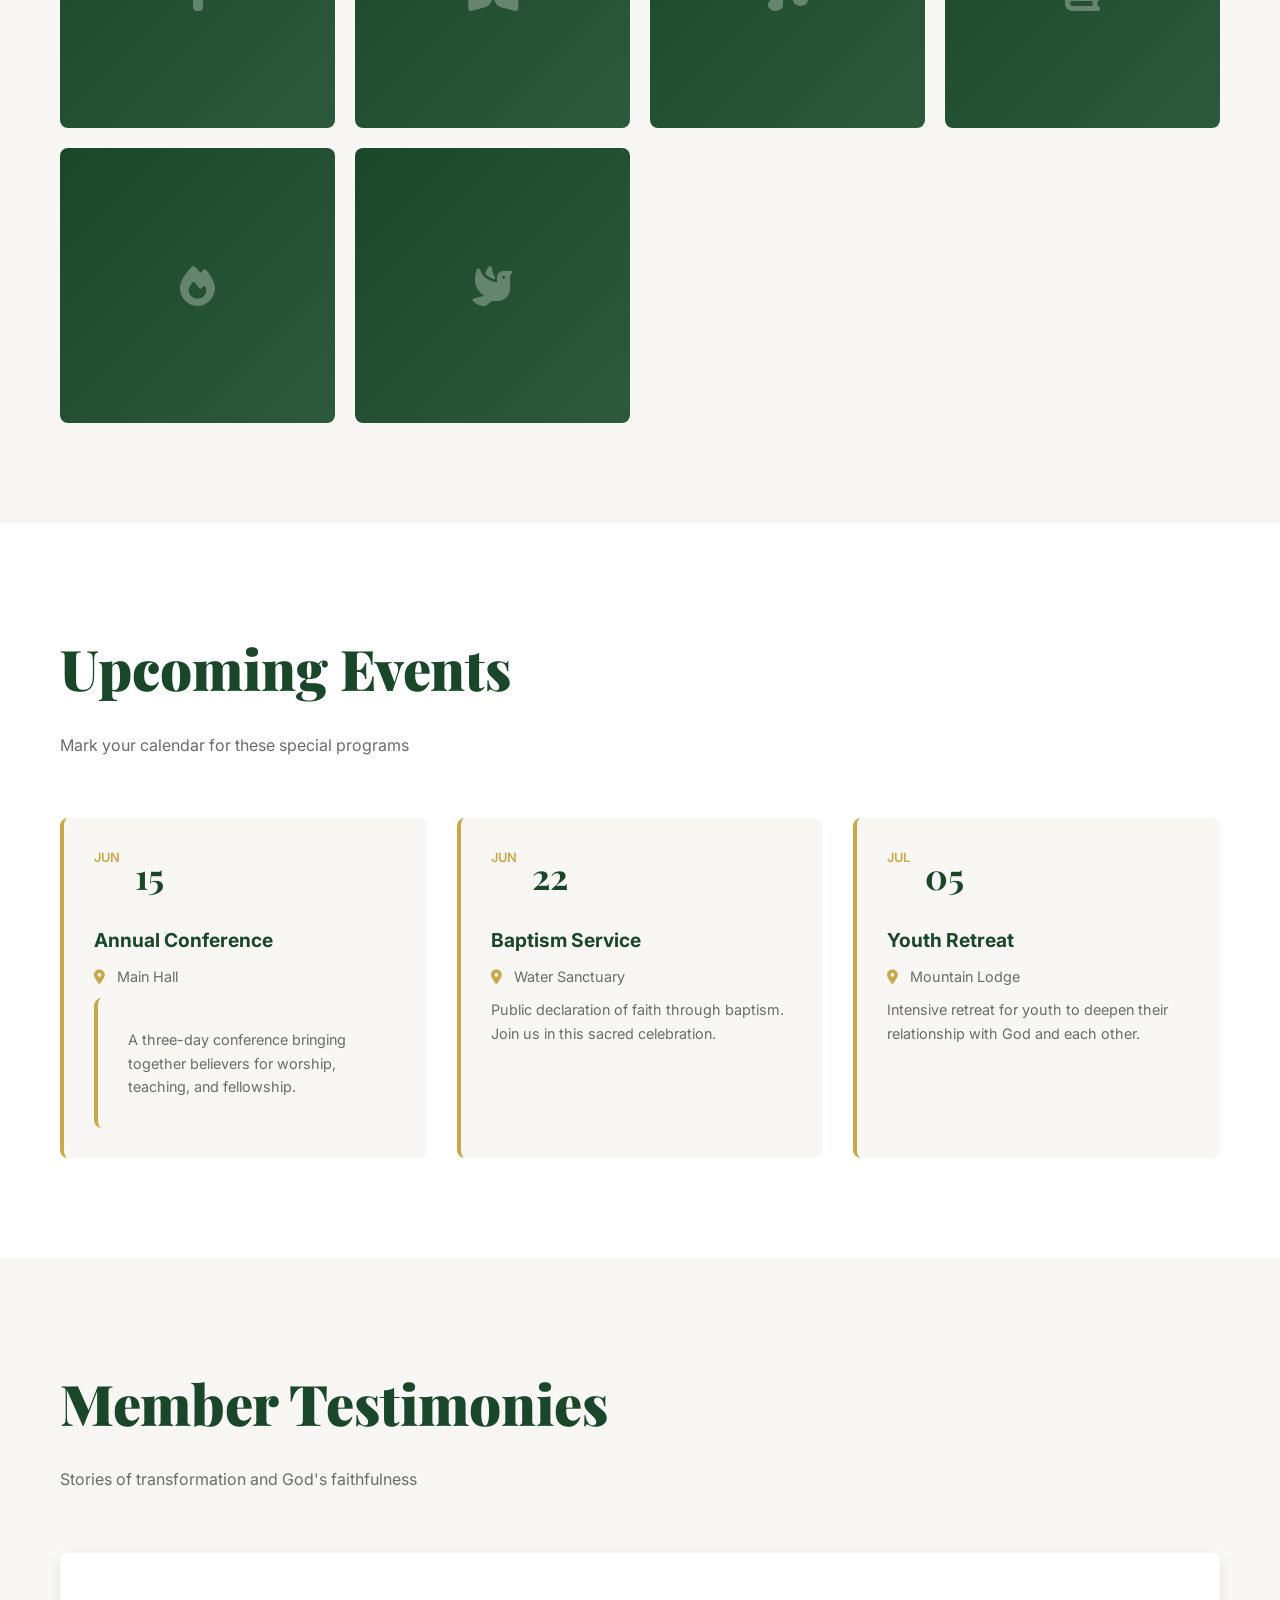
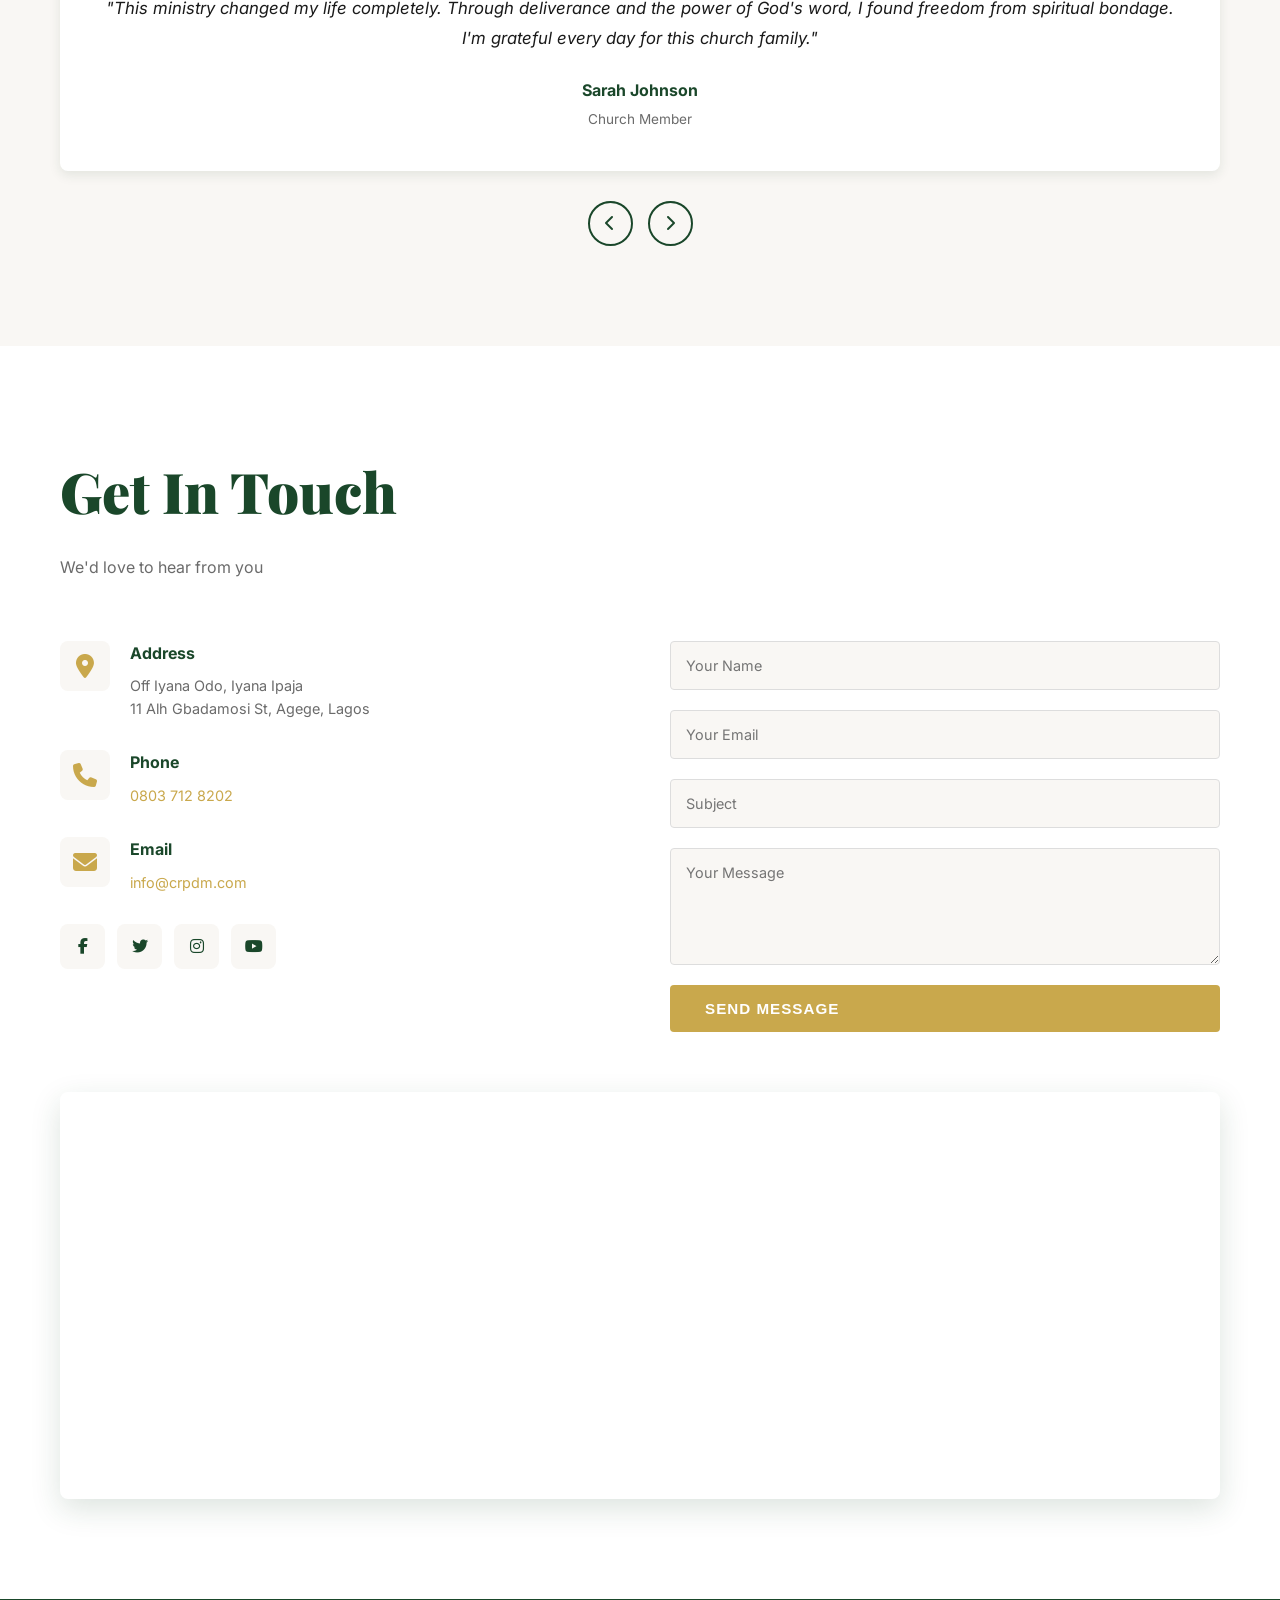
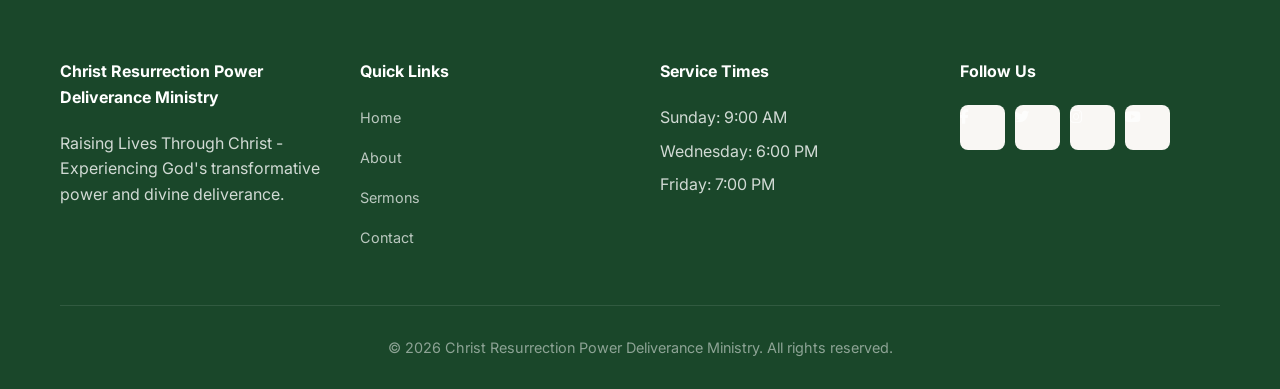
==== commit 47471385: "Add hero image slider and real images" ====
--- a/index.html
+++ b/index.html
@@ -162,8 +162,31 @@
             left: 0;
             right: 0;
             bottom: 0;
-            background: linear-gradient(135deg, var(--primary-green) 0%, var(--green-light) 100%);
-        }
+            overflow: hidden;
+        }
+
+        .hero-slide {
+            position: absolute;
+            inset: 0;
+            background-size: cover;
+            background-position: center;
+            opacity: 0;
+            transform: scale(1.02);
+            animation: heroFade 18s infinite;
+        }
+
+        .hero-slide:nth-child(1) { animation-delay: 0s; }
+        .hero-slide:nth-child(2) { animation-delay: 6s; }
+        .hero-slide:nth-child(3) { animation-delay: 12s; }
+
+        @keyframes heroFade {
+            0% { opacity: 0; }
+            8% { opacity: 1; }
+            30% { opacity: 1; }
+            40% { opacity: 0; }
+            100% { opacity: 0; }
+        }
+
         .hero-overlay {
             position: absolute;
             top: 0;
@@ -891,7 +914,12 @@
 
     <!-- Hero Section -->
     <section class="hero" id="home">
-        <div class="hero-slider"></div>
+        <div class="hero-slider">
+            <div class="hero-slide" style="background-image:url('https://images.unsplash.com/photo-1520975916090-3105956dac38?auto=format&fit=crop&w=1600&q=80');"></div>
+            <div class="hero-slide" style="background-image:url('https://images.unsplash.com/photo-1511895426328-dc8719c56d10?auto=format&fit=crop&w=1600&q=80');"></div>
+            <div class="hero-slide" style="background-image:url('https://images.unsplash.com/photo-1503428593586-e225b39bddfe?auto=format&fit=crop&w=1600&q=80');"></div>
+        </div>
+
         <div class="hero-overlay"></div>
         <div class="hero-content" data-aos="fade-up">
             <h1 class="hero-title">Christ Resurrection Power Deliverance Ministry</h1>
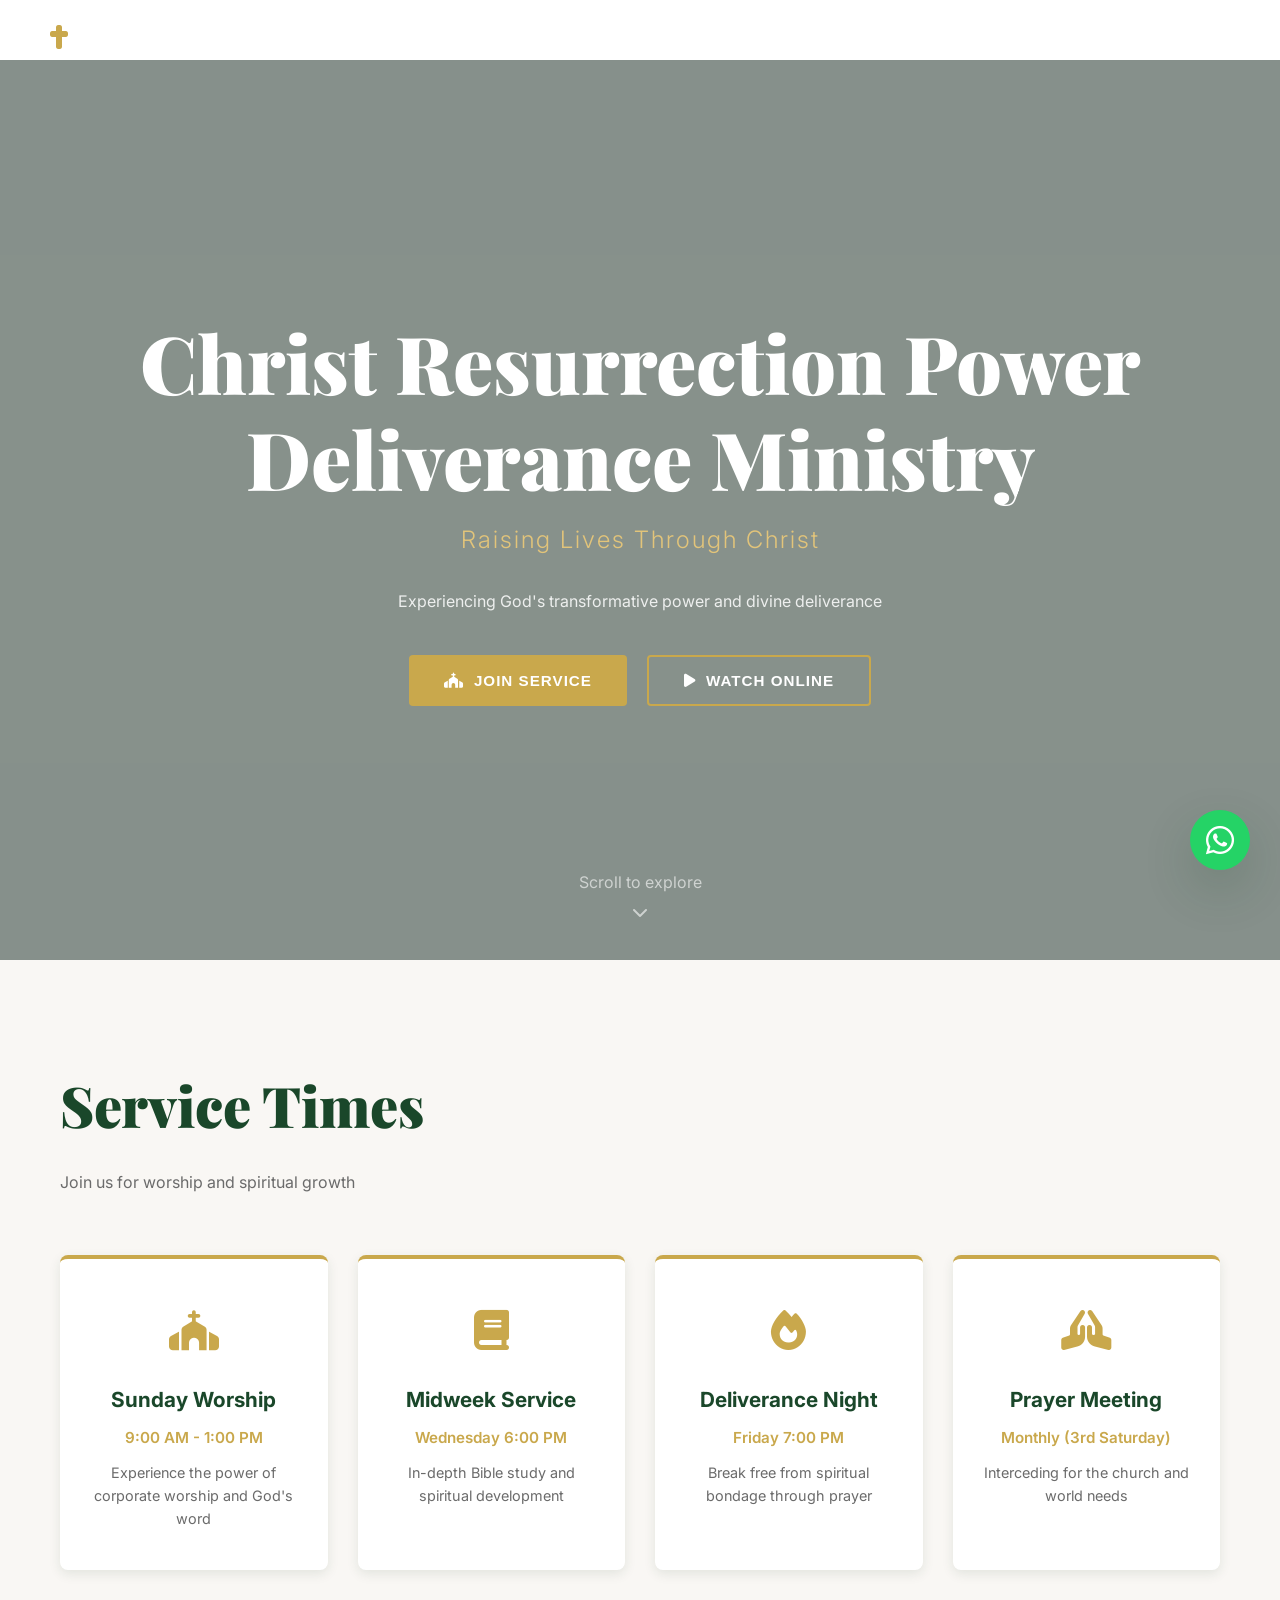
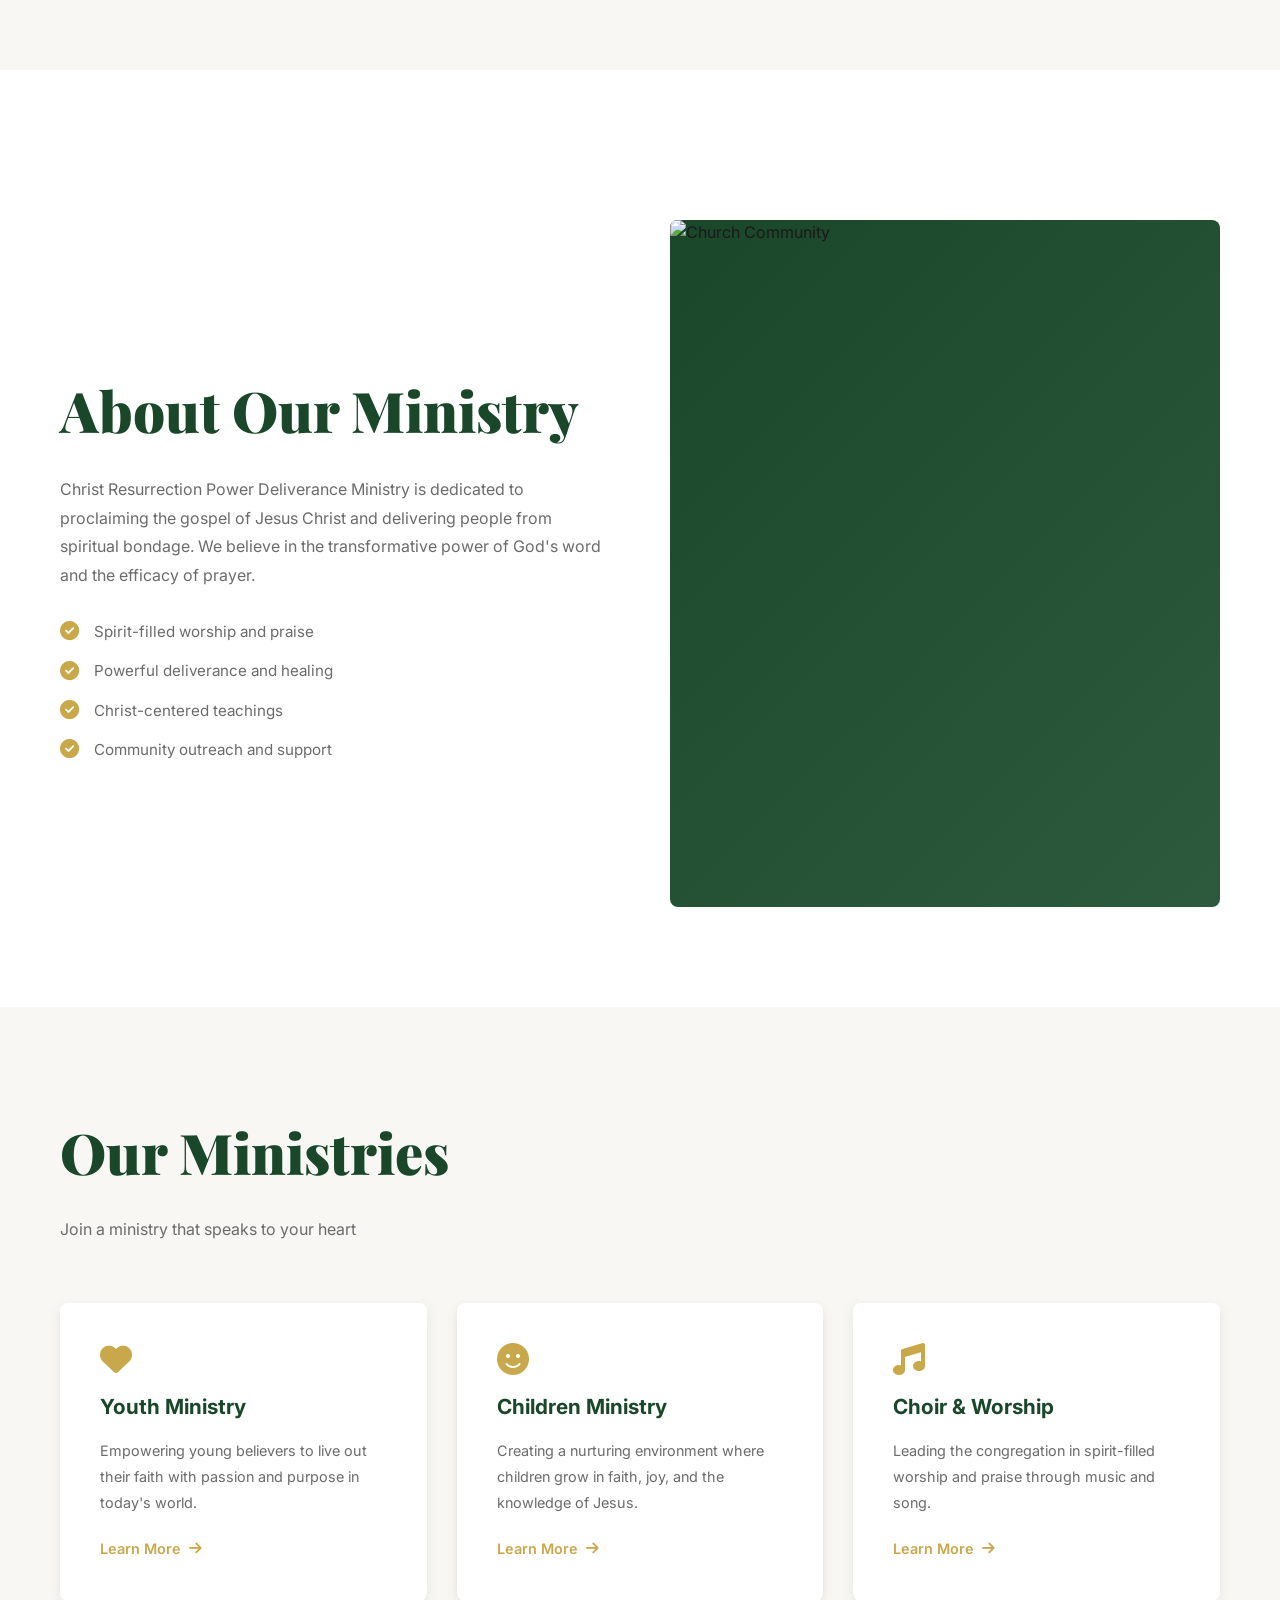
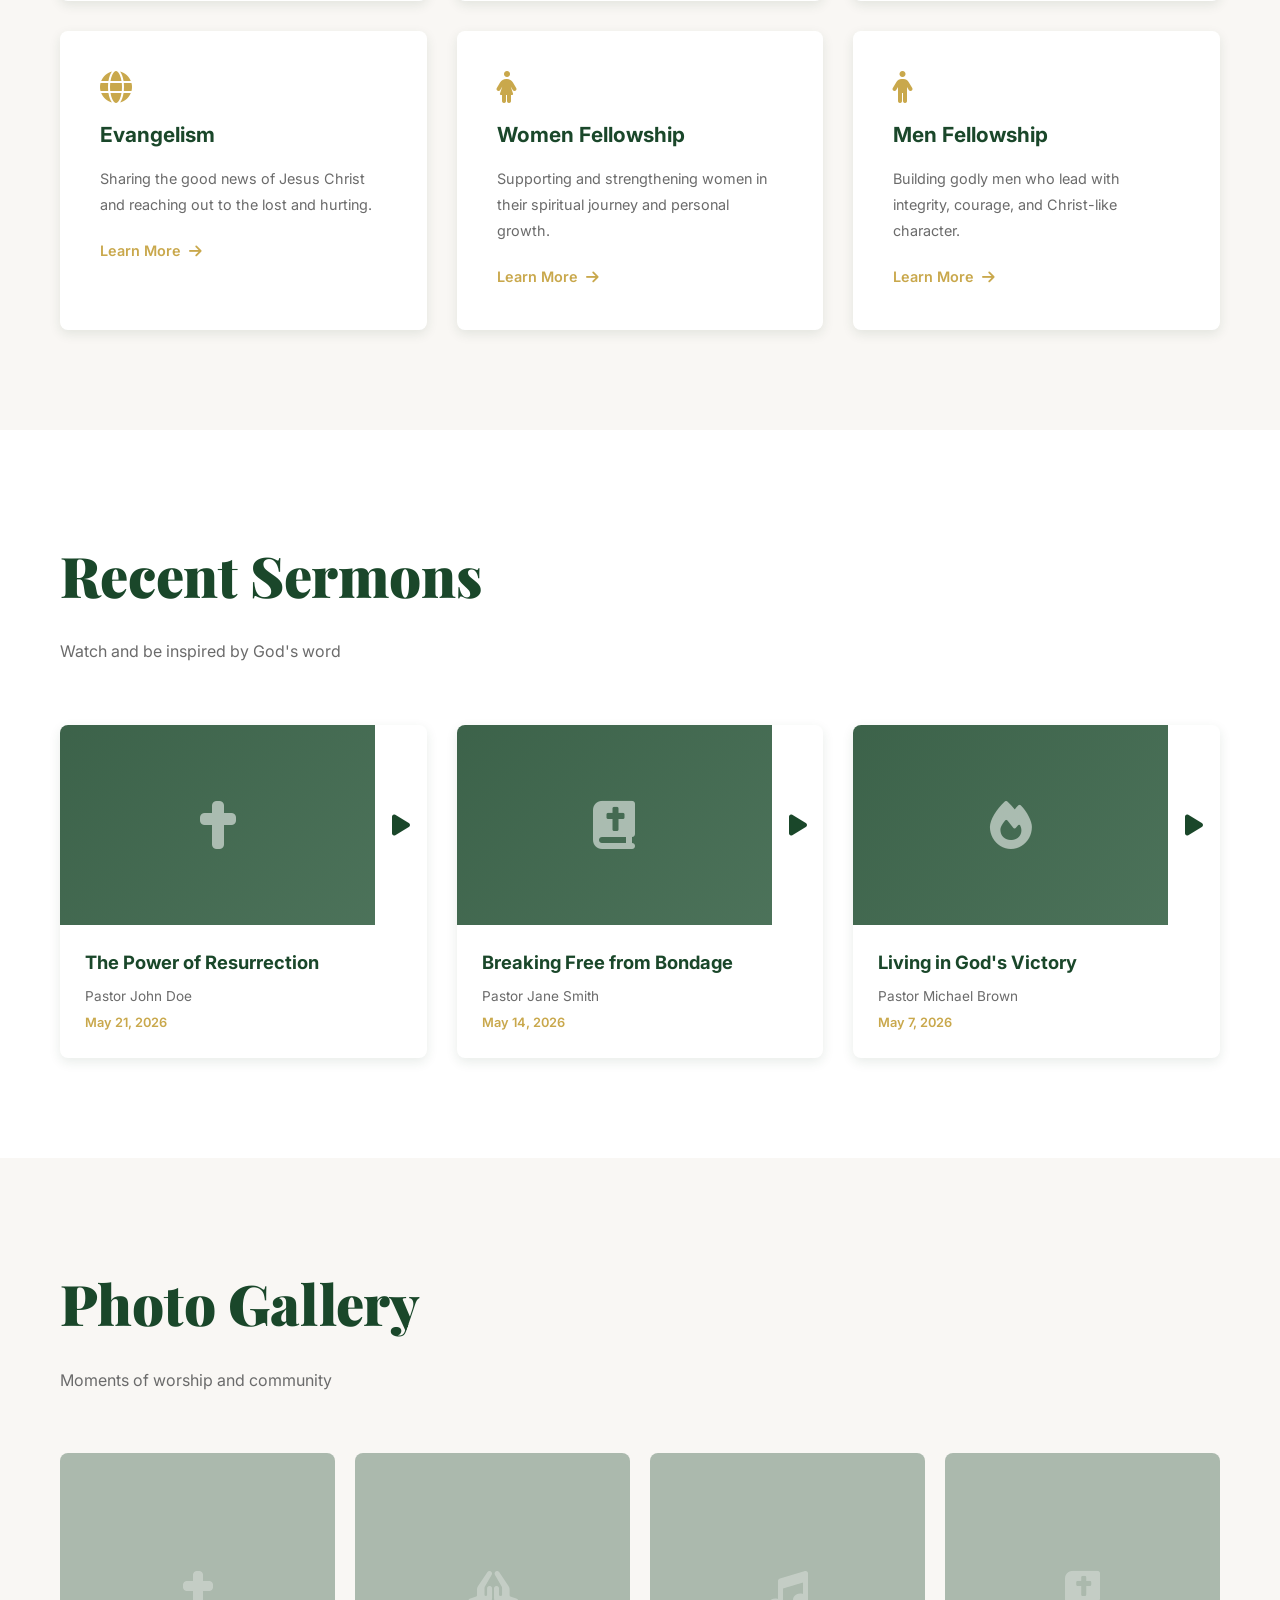
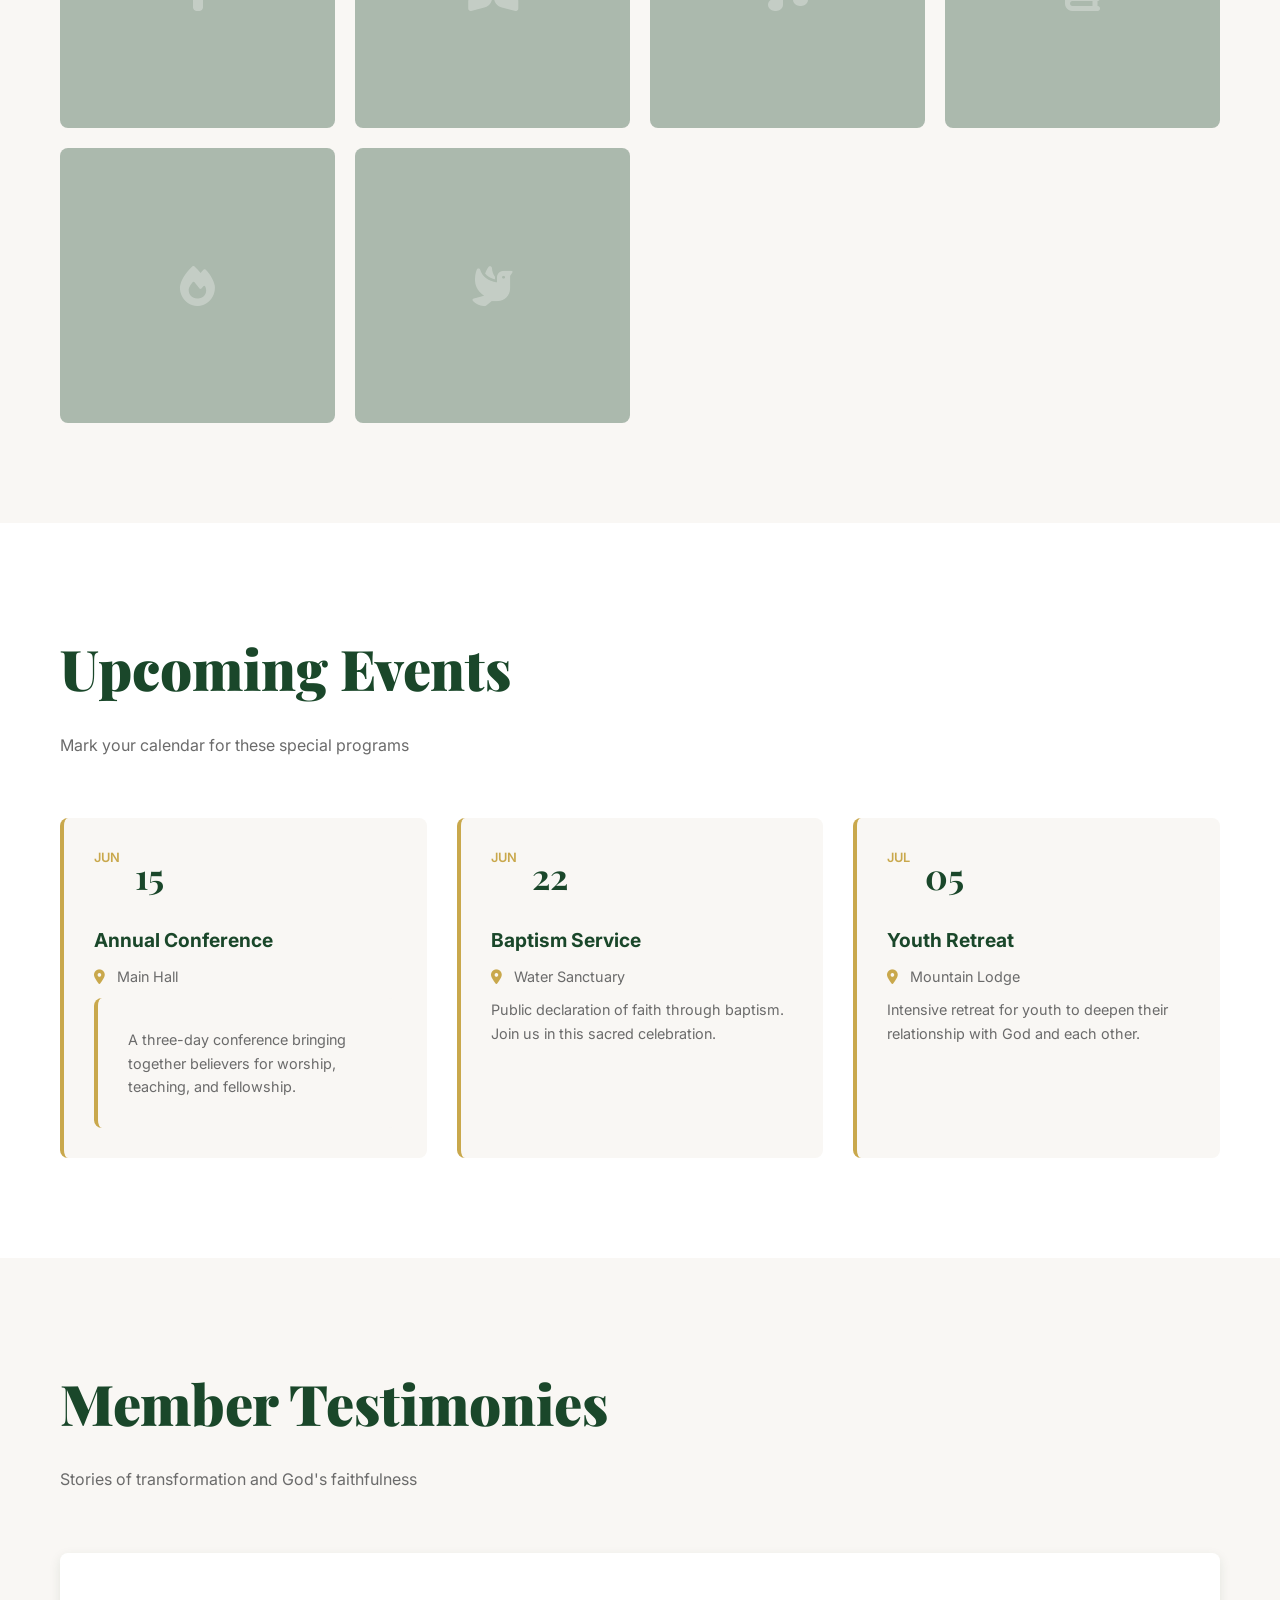
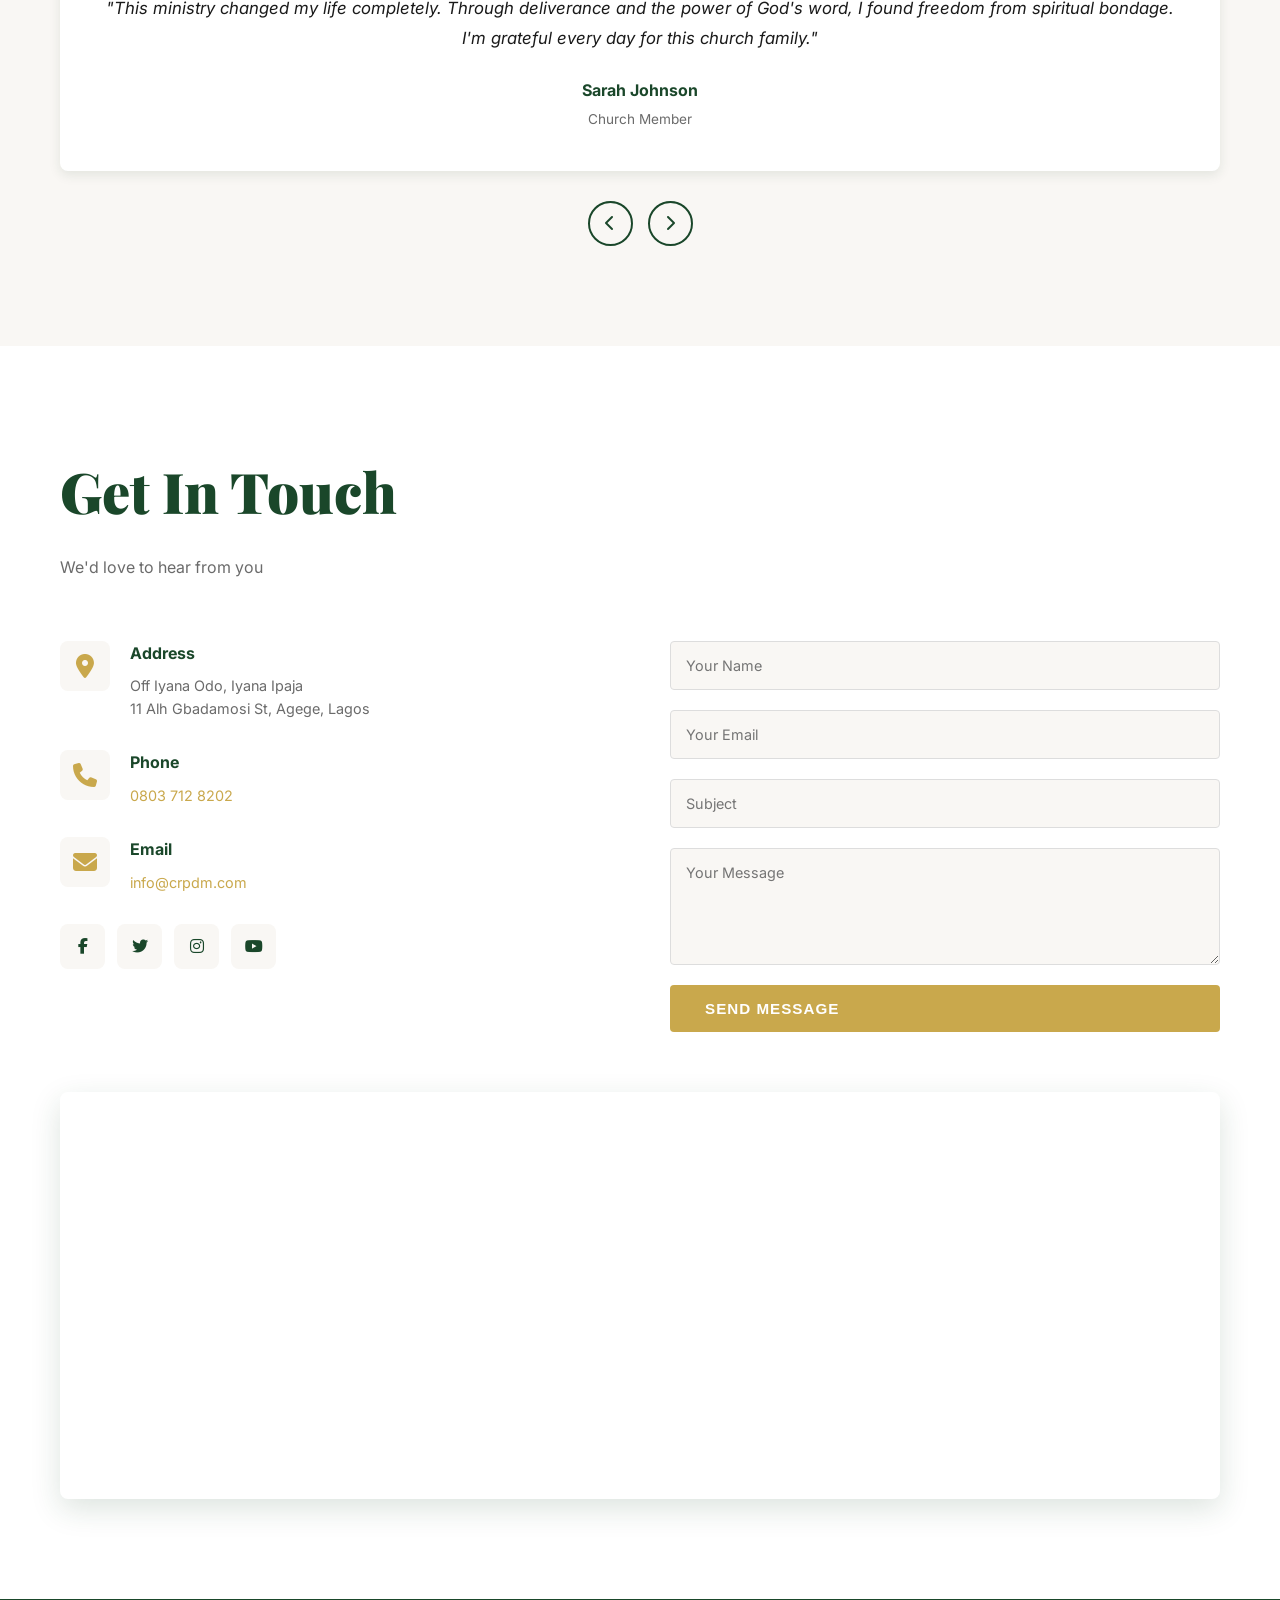
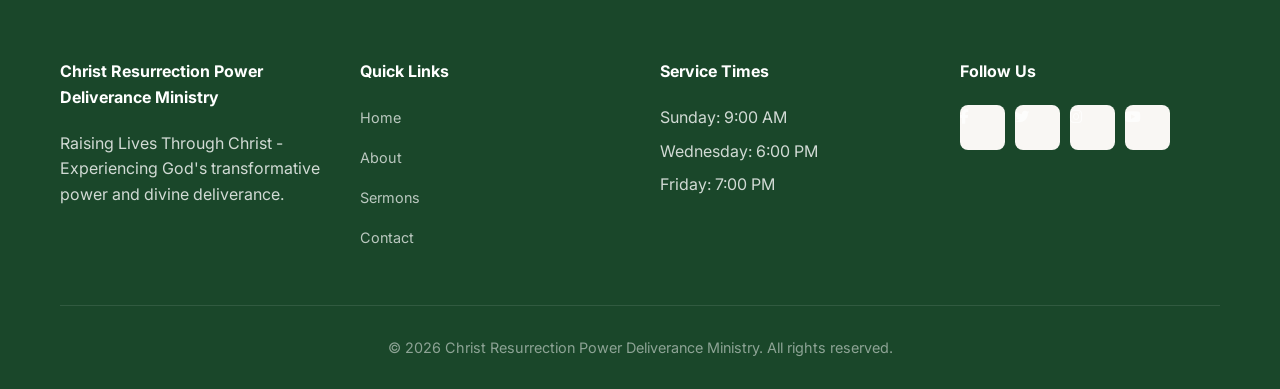
==== commit e63ed47d: "Add church images to sermons and gallery" ====
--- a/index.html
+++ b/index.html
@@ -89,11 +89,12 @@
             background: rgba(255, 255, 255, 0);
         }
         .navbar.scrolled {
-            background: rgba(255, 255, 255, 0.98);
+            background: rgba(26, 71, 42, 0.96);
             backdrop-filter: blur(10px);
             box-shadow: var(--shadow-sm);
             padding: 15px 0;
         }
+
 
         .nav-wrapper {
             display: flex;
@@ -144,7 +145,8 @@
 
         .nav-toggle { display: none; flex-direction: column; gap: 6px; cursor: pointer; }
         .nav-toggle span { width: 25px; height: 2px; background: var(--white); transition: all 0.3s ease; }
-        .navbar.scrolled .nav-toggle span { background: var(--primary-green); }
+        .navbar.scrolled .nav-toggle span { background: var(--accent-gold); }
+
 
         /* Hero Section */
         .hero {
@@ -998,7 +1000,8 @@
                 </div>
                 <div class="about-image" data-aos="fade-left">
                     <div class="image-wrapper">
-                        <img src="https://images.unsplash.com/photo-1529070538774-1843cb3265df?w=500&h=400&fit=crop" alt="Church Community" loading="lazy">
+                        <img src="https://images.unsplash.com/photo-1533106418989-88406c7cc8ca?auto=format&fit=crop&w=1200&q=80" alt="Church Community" loading="lazy">
+
                         <div class="image-overlay">
                             <i class="fas fa-heart"></i>
                         </div>
@@ -1061,8 +1064,11 @@
             <p class="section-subtitle" data-aos="fade-up" data-aos-delay="100">Watch and be inspired by God's word</p>
             <div class="sermons-grid">
                 <div class="sermon-card" data-aos="fade-up" data-aos-delay="200">
-                    <div class="sermon-thumbnail">
-                        <i class="fas fa-cross"></i>
+                    <div class="sermon-thumbnail" style="background-image:url('https://images.unsplash.com/photo-1520975916090-3105956dac38?auto=format&fit=crop&w=1200&q=80'); background-size: cover; background-position: center;">
+                        <div style="width:100%; height:100%; background: linear-gradient(135deg, rgba(26,71,42,0.85), rgba(45,90,61,0.85)); display:flex; align-items:center; justify-content:center;">
+                            <i class="fas fa-cross" style="color: rgba(255,255,255,0.55);"></i>
+                        </div>
+
                         <div class="play-button" onclick="window.open('https://www.youtube.com/embed/dQw4w9WgXcQ')">
                             <i class="fas fa-play"></i>
                         </div>
@@ -1074,8 +1080,11 @@
                     </div>
                 </div>
                 <div class="sermon-card" data-aos="fade-up" data-aos-delay="300">
-                    <div class="sermon-thumbnail">
-                        <i class="fas fa-bible"></i>
+                    <div class="sermon-thumbnail" style="background-image:url('https://images.unsplash.com/photo-1524578271613-6d3d6c1b77bb?auto=format&fit=crop&w=1200&q=80'); background-size: cover; background-position: center;">
+                        <div style="width:100%; height:100%; background: linear-gradient(135deg, rgba(26,71,42,0.85), rgba(45,90,61,0.85)); display:flex; align-items:center; justify-content:center;">
+                            <i class="fas fa-bible" style="color: rgba(255,255,255,0.55);"></i>
+                        </div>
+
                         <div class="play-button" onclick="window.open('https://www.youtube.com/embed/dQw4w9WgXcQ')">
                             <i class="fas fa-play"></i>
                         </div>
@@ -1087,8 +1096,11 @@
                     </div>
                 </div>
                 <div class="sermon-card" data-aos="fade-up" data-aos-delay="400">
-                    <div class="sermon-thumbnail">
-                        <i class="fas fa-fire"></i>
+                    <div class="sermon-thumbnail" style="background-image:url('https://images.unsplash.com/photo-1511512578047-dfb367046420?auto=format&fit=crop&w=1200&q=80'); background-size: cover; background-position: center;">
+                        <div style="width:100%; height:100%; background: linear-gradient(135deg, rgba(26,71,42,0.85), rgba(45,90,61,0.85)); display:flex; align-items:center; justify-content:center;">
+                            <i class="fas fa-fire" style="color: rgba(255,255,255,0.55);"></i>
+                        </div>
+
                         <div class="play-button" onclick="window.open('https://www.youtube.com/embed/dQw4w9WgXcQ')">
                             <i class="fas fa-play"></i>
                         </div>
@@ -1109,38 +1121,50 @@
             <h2 class="section-title" data-aos="fade-up">Photo Gallery</h2>
             <p class="section-subtitle" data-aos="fade-up" data-aos-delay="100">Moments of worship and community</p>
             <div class="gallery-grid" data-aos="fade-up" data-aos-delay="200">
-                <div class="gallery-item" onclick="alert('Gallery item 1')">
-                    <i class="fas fa-cross"></i>
+                <div class="gallery-item" onclick="alert('Gallery item 1')" style="background-image:url('https://images.unsplash.com/photo-1523958177734-8f7c7d1b1bb0?auto=format&fit=crop&w=1200&q=80'); background-size:cover; background-position:center;">
+                    <div style="position:absolute; inset:0; background: rgba(26,71,42,0.35);"></div>
+                    <i class="fas fa-cross" style="position:relative; z-index:1;"></i>
+
                     <div class="gallery-overlay">
                         <i class="fas fa-search-plus"></i>
                     </div>
                 </div>
-                <div class="gallery-item" onclick="alert('Gallery item 2')">
-                    <i class="fas fa-hands-praying"></i>
+                <div class="gallery-item" onclick="alert('Gallery item 2')" style="background-image:url('https://images.unsplash.com/photo-1519681393784-d120267933ba?auto=format&fit=crop&w=1200&q=80'); background-size:cover; background-position:center;">
+                    <div style="position:absolute; inset:0; background: rgba(26,71,42,0.35);"></div>
+                    <i class="fas fa-hands-praying" style="position:relative; z-index:1;"></i>
+
                     <div class="gallery-overlay">
                         <i class="fas fa-search-plus"></i>
                     </div>
                 </div>
-                <div class="gallery-item" onclick="alert('Gallery item 3')">
-                    <i class="fas fa-music"></i>
+                <div class="gallery-item" onclick="alert('Gallery item 3')" style="background-image:url('https://images.unsplash.com/photo-1520697222860-7e7a1f2f7e9d?auto=format&fit=crop&w=1200&q=80'); background-size:cover; background-position:center;">
+                    <div style="position:absolute; inset:0; background: rgba(26,71,42,0.35);"></div>
+                    <i class="fas fa-music" style="position:relative; z-index:1;"></i>
+
                     <div class="gallery-overlay">
                         <i class="fas fa-search-plus"></i>
                     </div>
                 </div>
-                <div class="gallery-item" onclick="alert('Gallery item 4')">
-                    <i class="fas fa-bible"></i>
+                <div class="gallery-item" onclick="alert('Gallery item 4')" style="background-image:url('https://images.unsplash.com/photo-1543261745-6d0edeb7c5e2?auto=format&fit=crop&w=1200&q=80'); background-size:cover; background-position:center;">
+                    <div style="position:absolute; inset:0; background: rgba(26,71,42,0.35);"></div>
+                    <i class="fas fa-bible" style="position:relative; z-index:1;"></i>
+
                     <div class="gallery-overlay">
                         <i class="fas fa-search-plus"></i>
                     </div>
                 </div>
-                <div class="gallery-item" onclick="alert('Gallery item 5')">
-                    <i class="fas fa-fire"></i>
+                <div class="gallery-item" onclick="alert('Gallery item 5')" style="background-image:url('https://images.unsplash.com/photo-1519999482648-25049ddd37b1?auto=format&fit=crop&w=1200&q=80'); background-size:cover; background-position:center;">
+                    <div style="position:absolute; inset:0; background: rgba(26,71,42,0.35);"></div>
+                    <i class="fas fa-fire" style="position:relative; z-index:1;"></i>
+
                     <div class="gallery-overlay">
                         <i class="fas fa-search-plus"></i>
                     </div>
                 </div>
-                <div class="gallery-item" onclick="alert('Gallery item 6')">
-                    <i class="fas fa-dove"></i>
+                <div class="gallery-item" onclick="alert('Gallery item 6')" style="background-image:url('https://images.unsplash.com/photo-1520975958225-59c7c1a0ef6f?auto=format&fit=crop&w=1200&q=80'); background-size:cover; background-position:center;">
+                    <div style="position:absolute; inset:0; background: rgba(26,71,42,0.35);"></div>
+                    <i class="fas fa-dove" style="position:relative; z-index:1;"></i>
+
                     <div class="gallery-overlay">
                         <i class="fas fa-search-plus"></i>
                     </div>
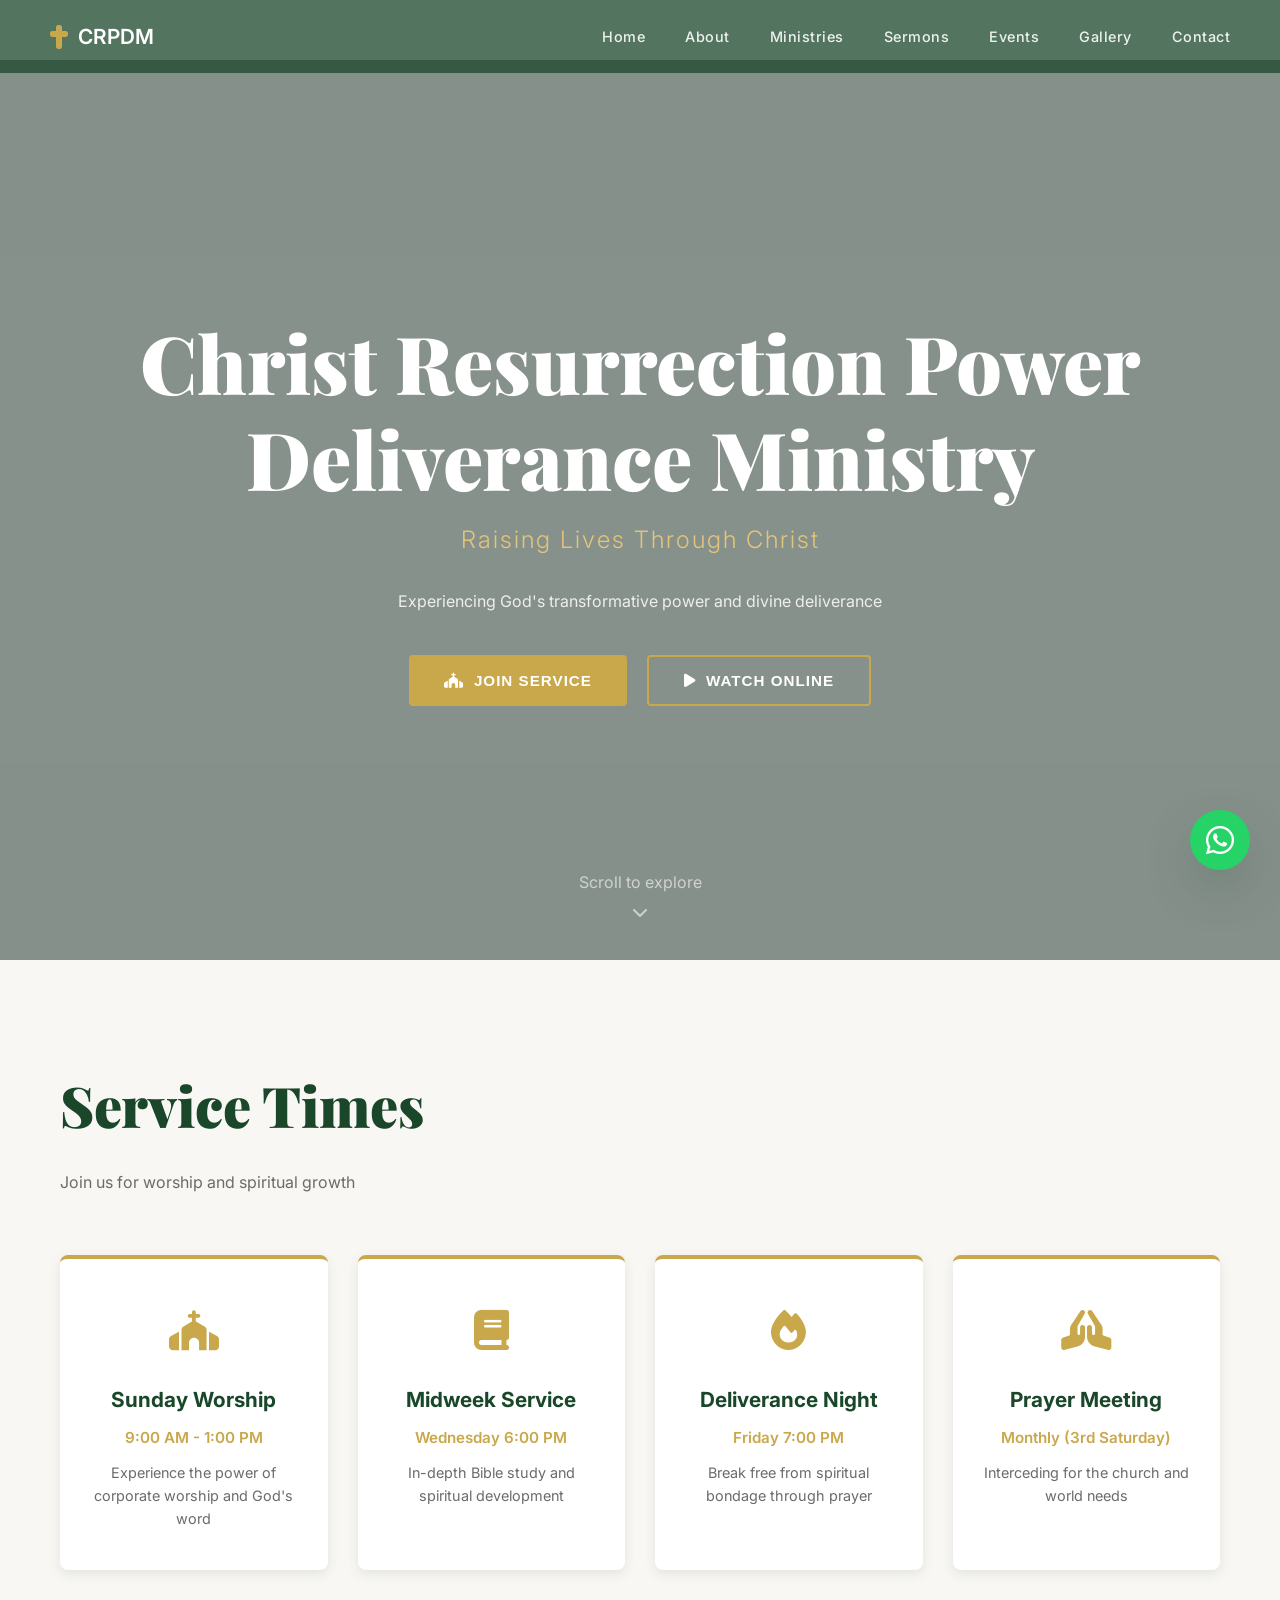
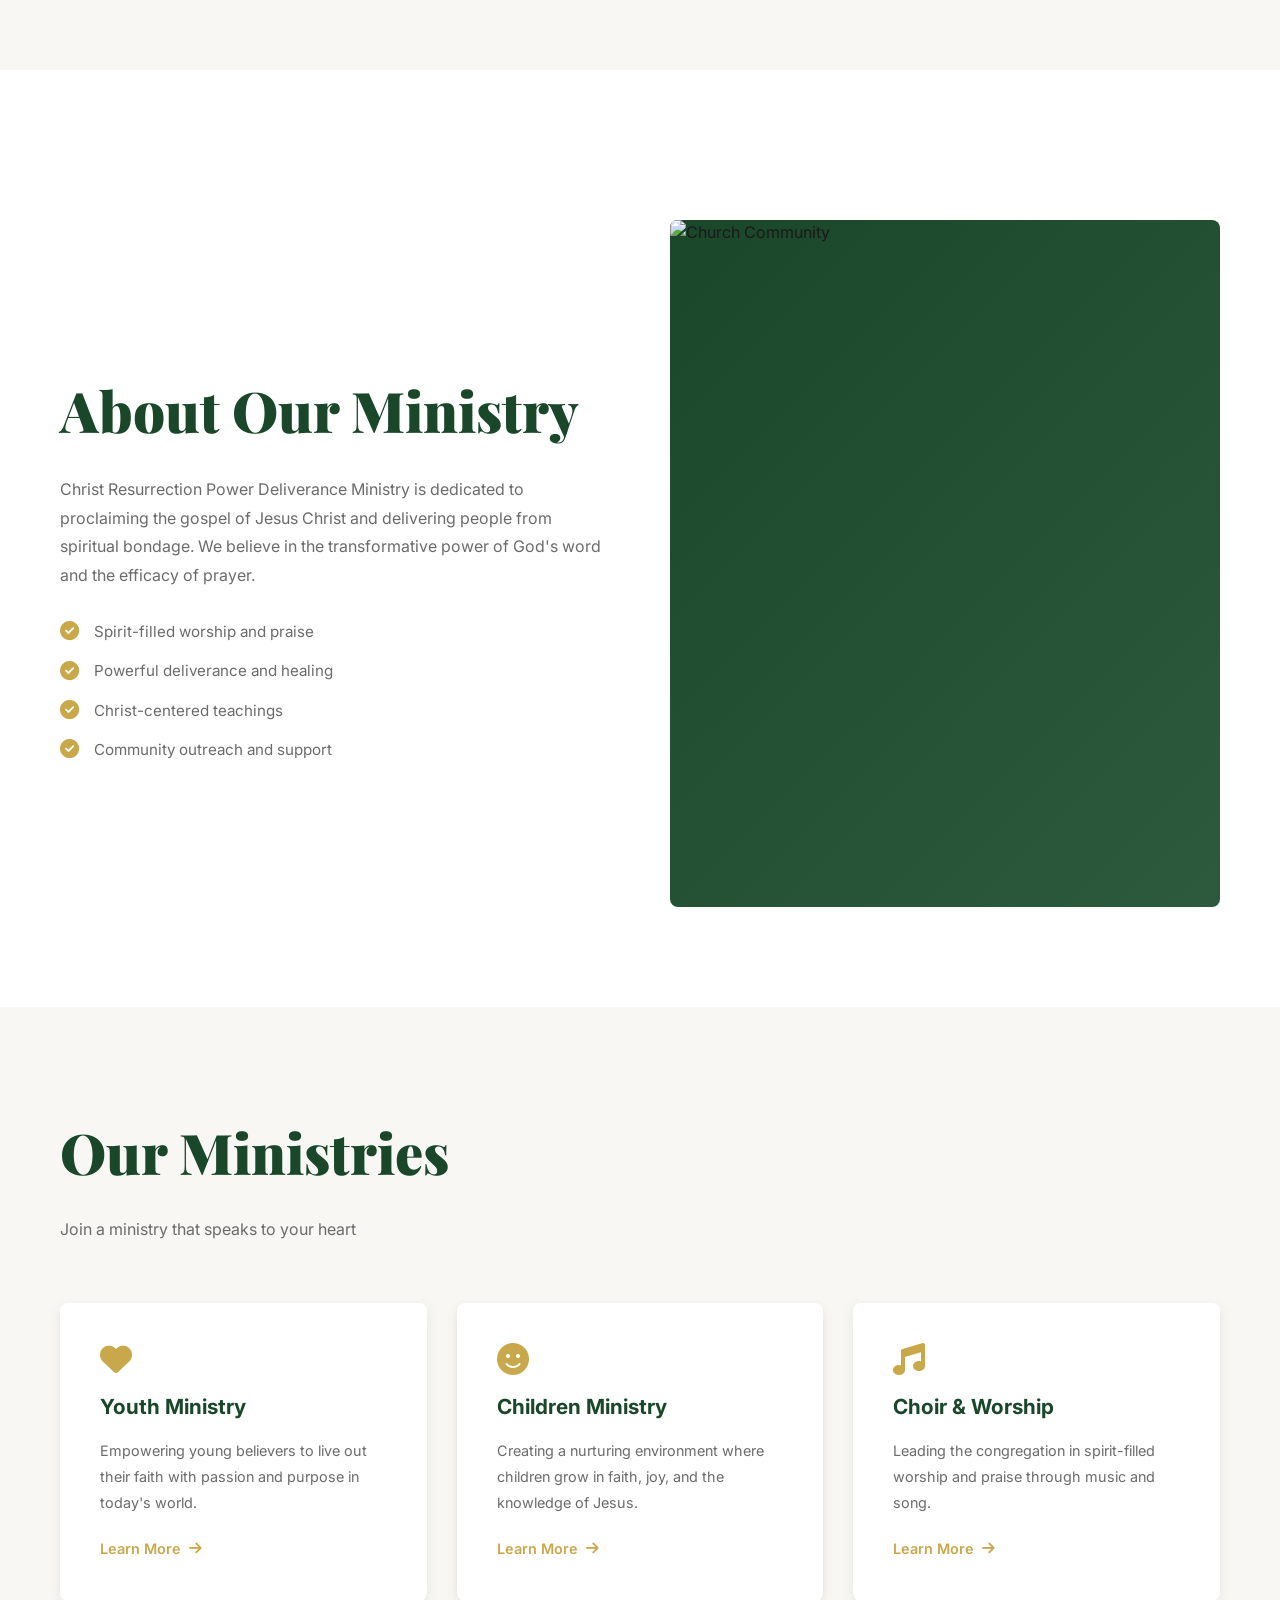
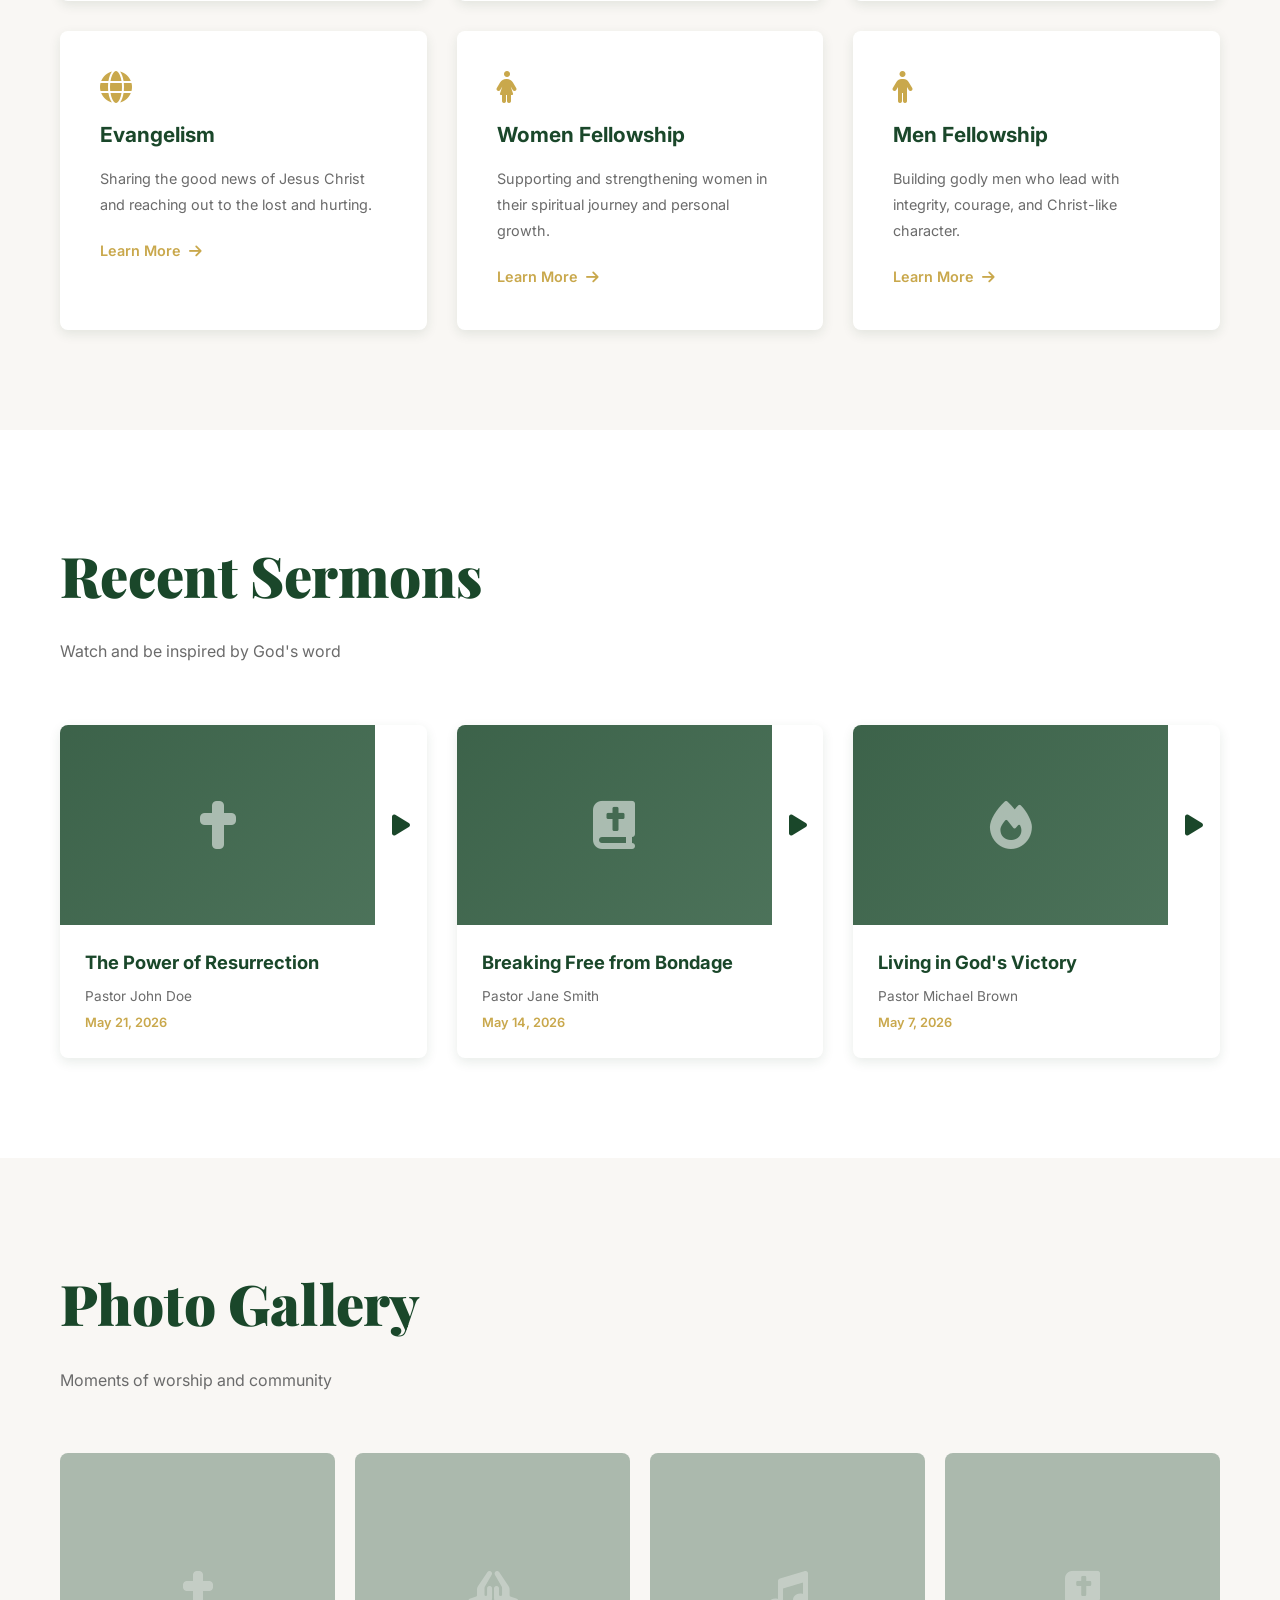
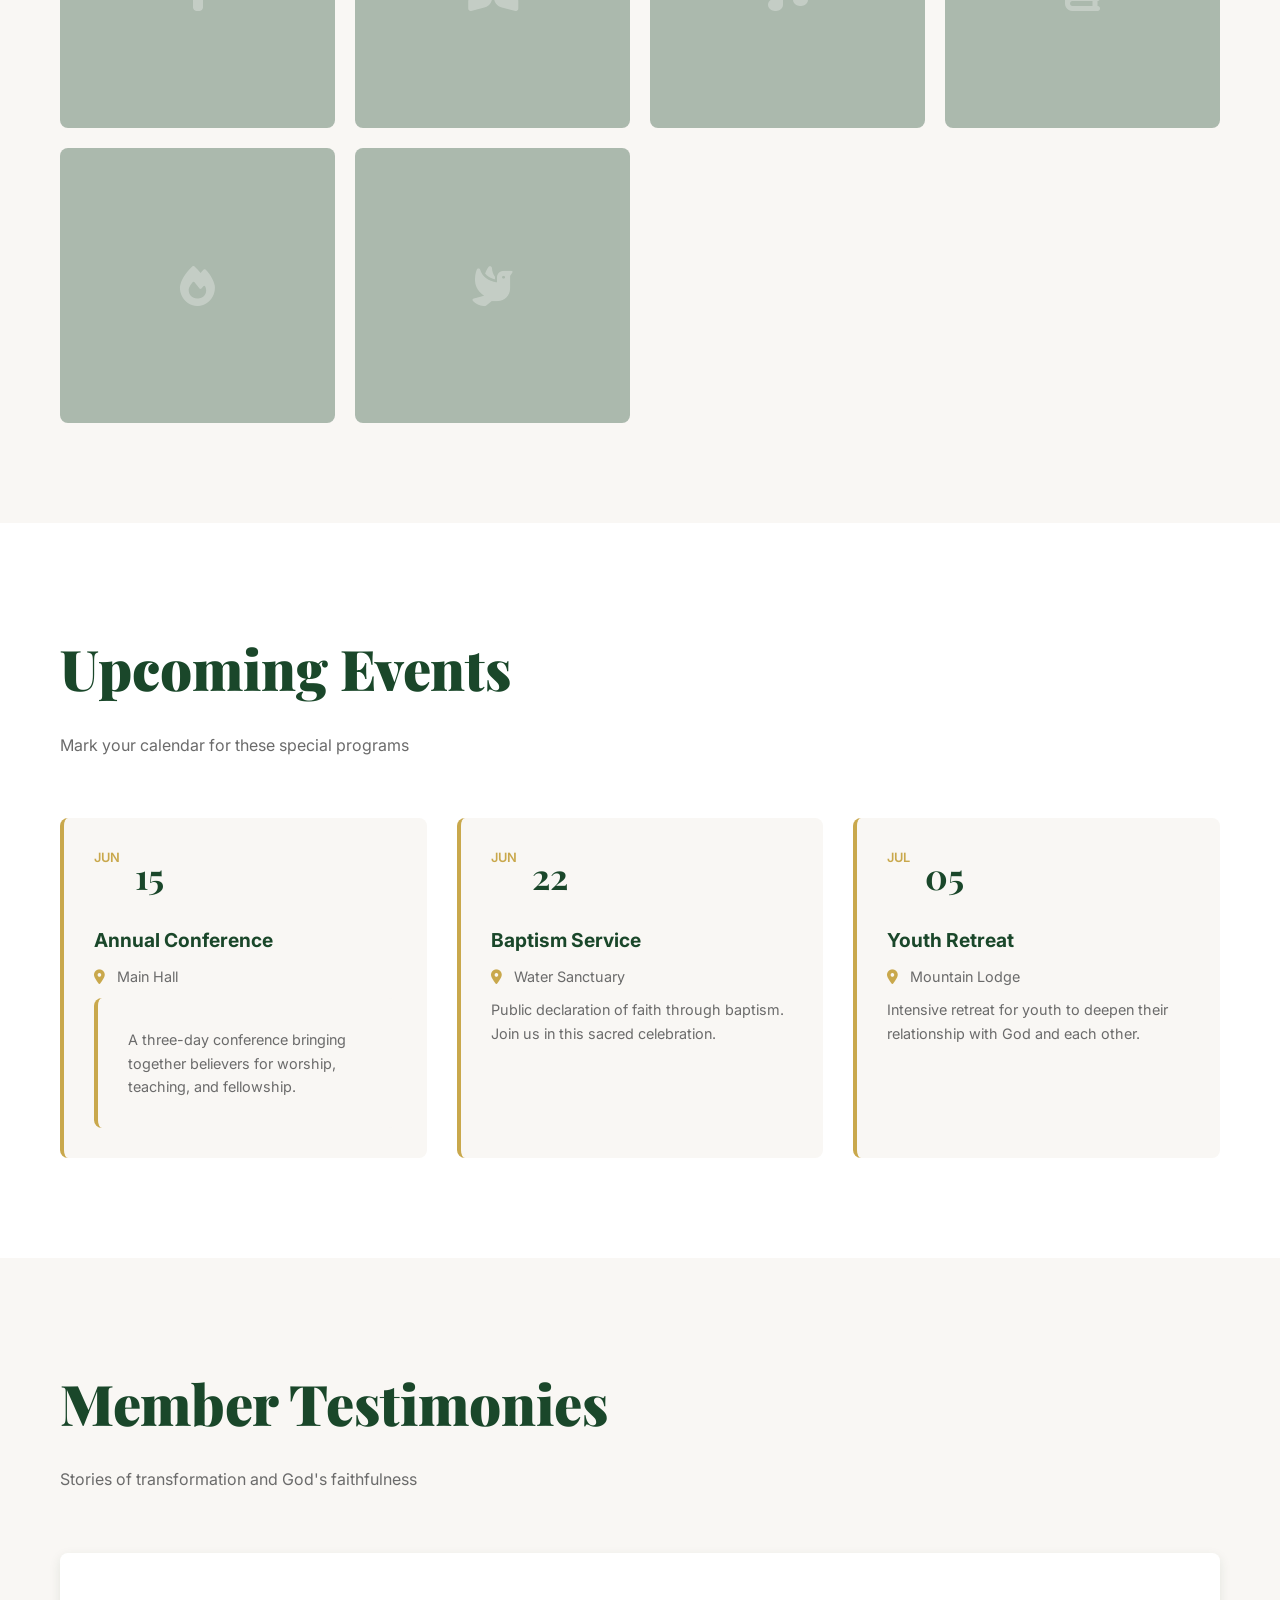
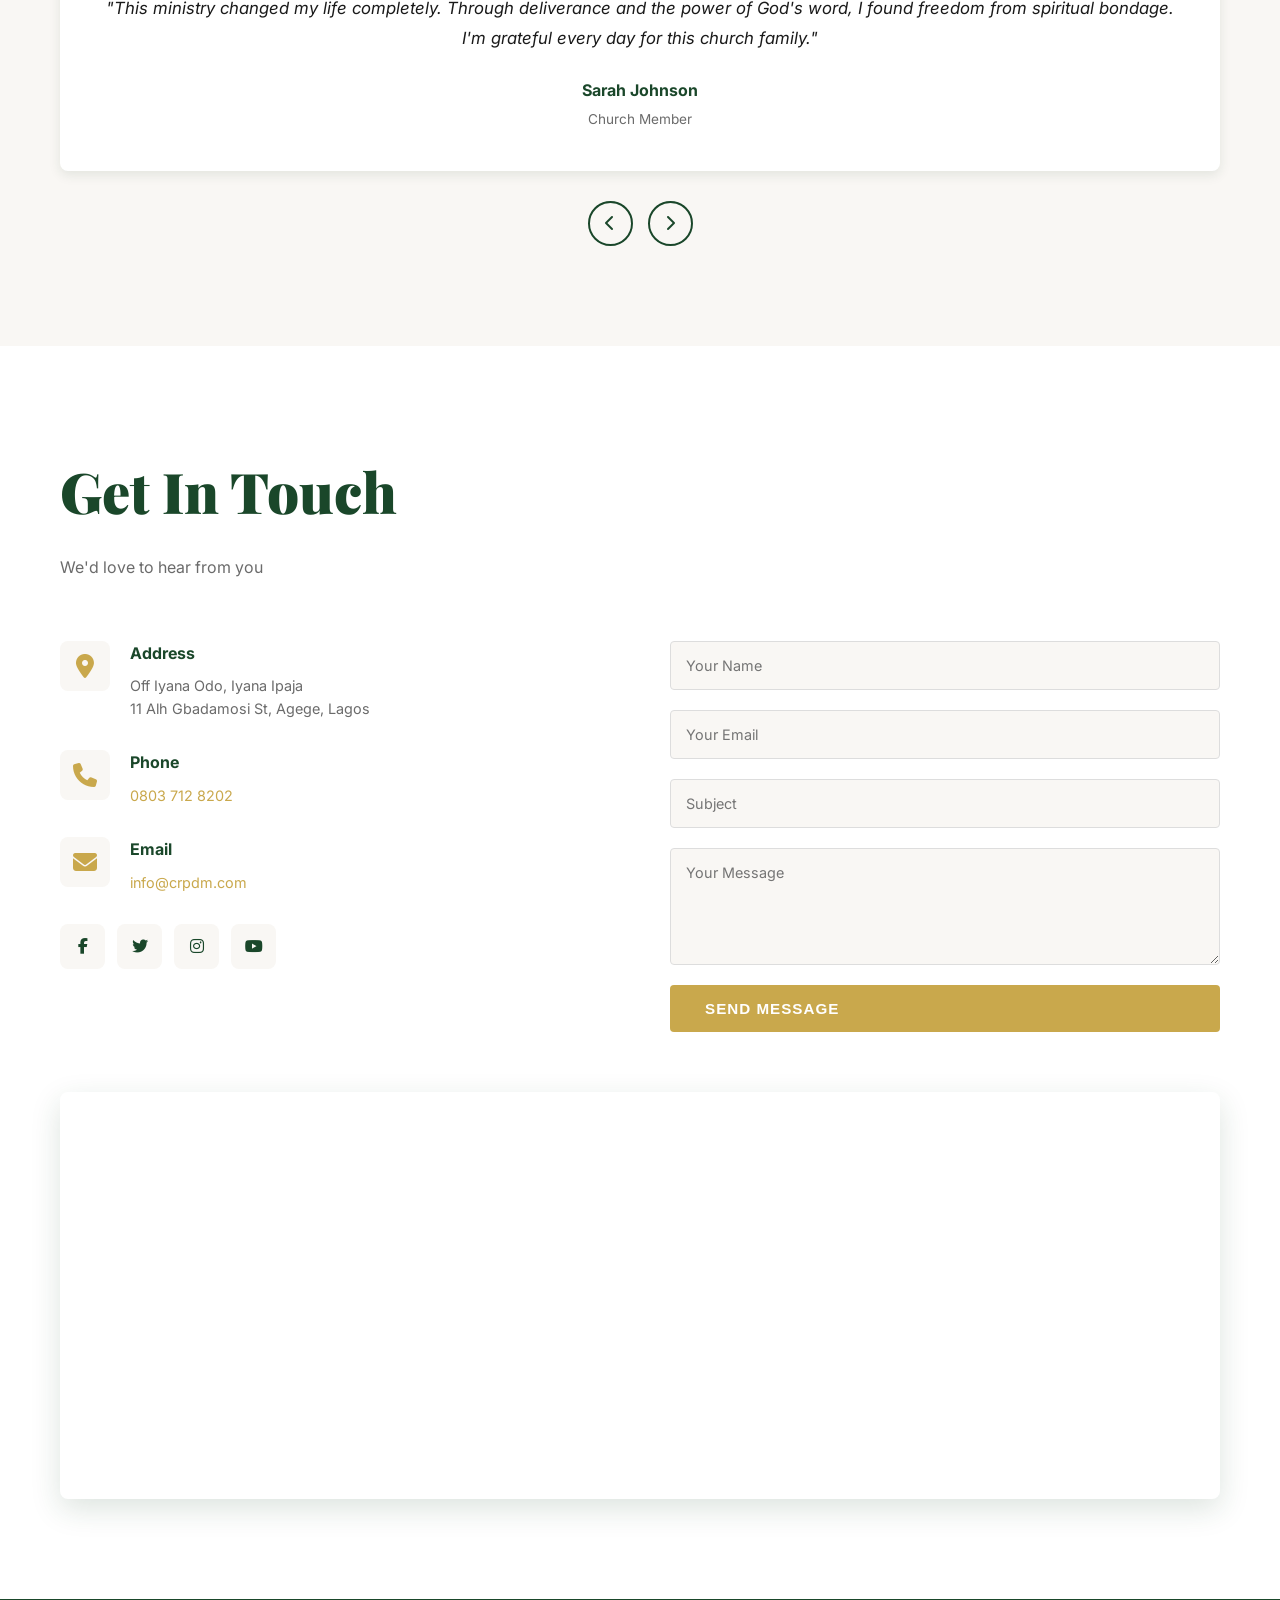
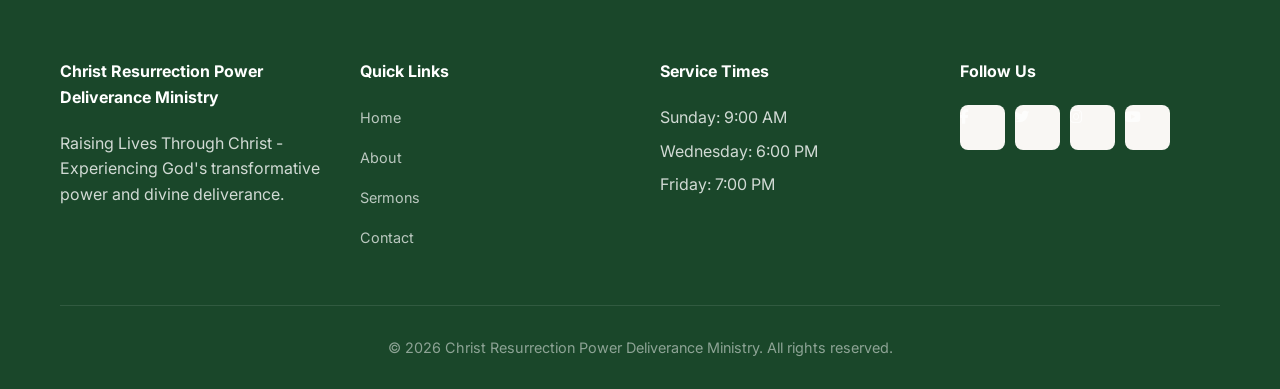
==== commit d1f3e7bc: "Make navbar green/consistent on hero" ====
--- a/index.html
+++ b/index.html
@@ -86,8 +86,9 @@
             z-index: 1000;
             padding: 20px 0;
             transition: all 0.3s ease;
-            background: rgba(255, 255, 255, 0);
-        }
+            background: rgba(26, 71, 42, 0.75);
+        }
+
         .navbar.scrolled {
             background: rgba(26, 71, 42, 0.96);
             backdrop-filter: blur(10px);
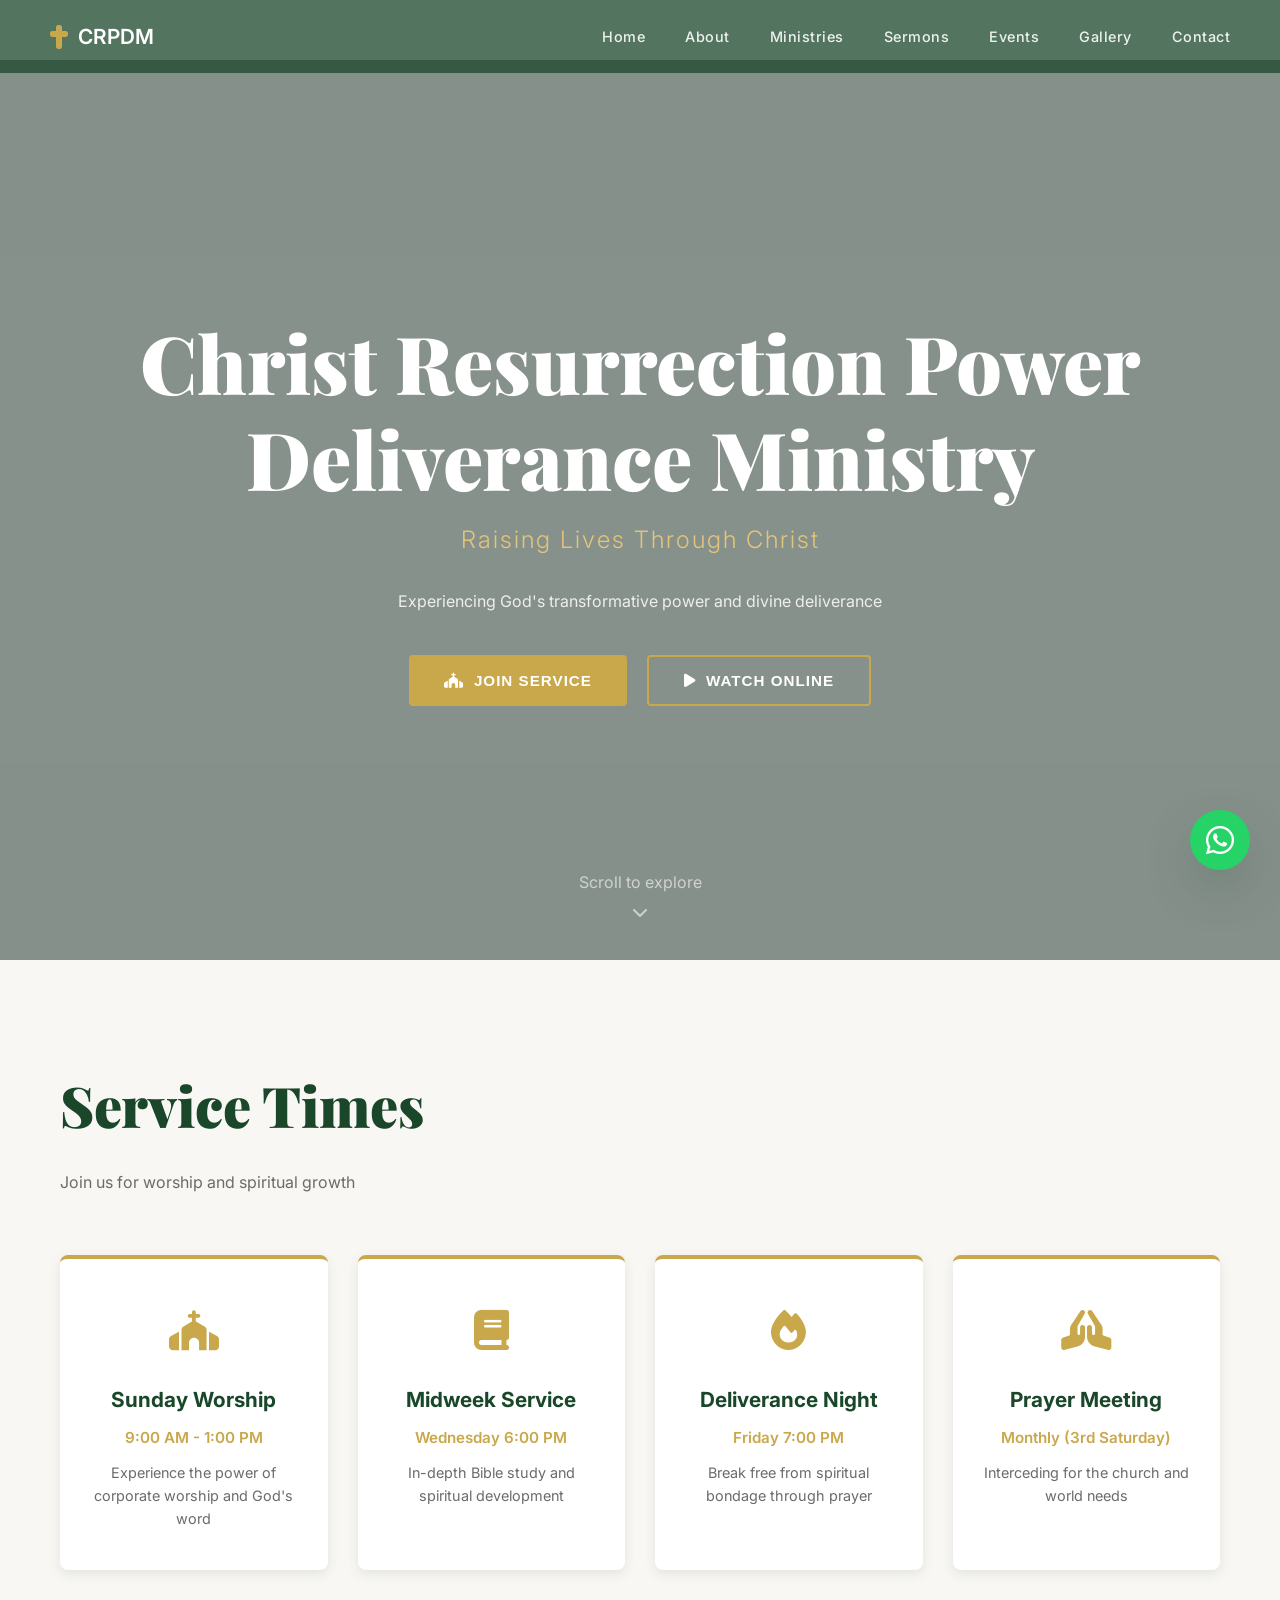
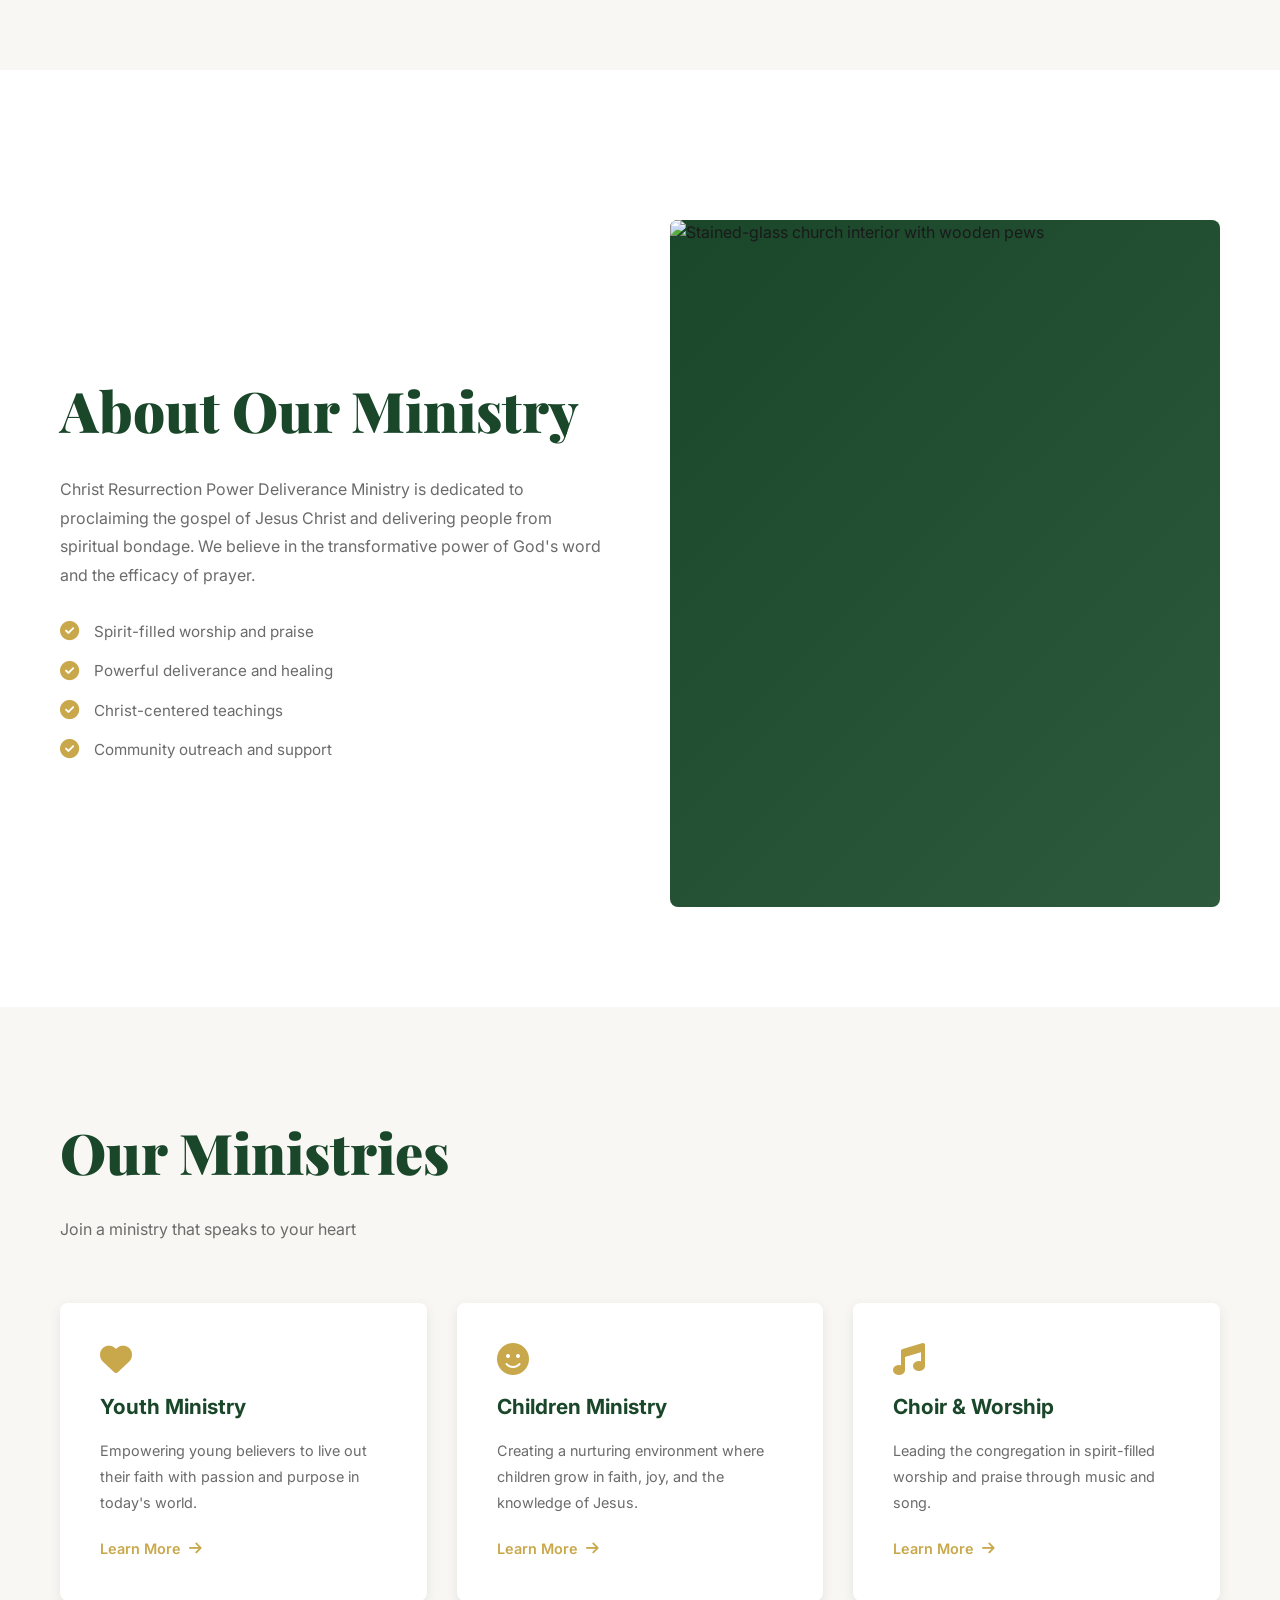
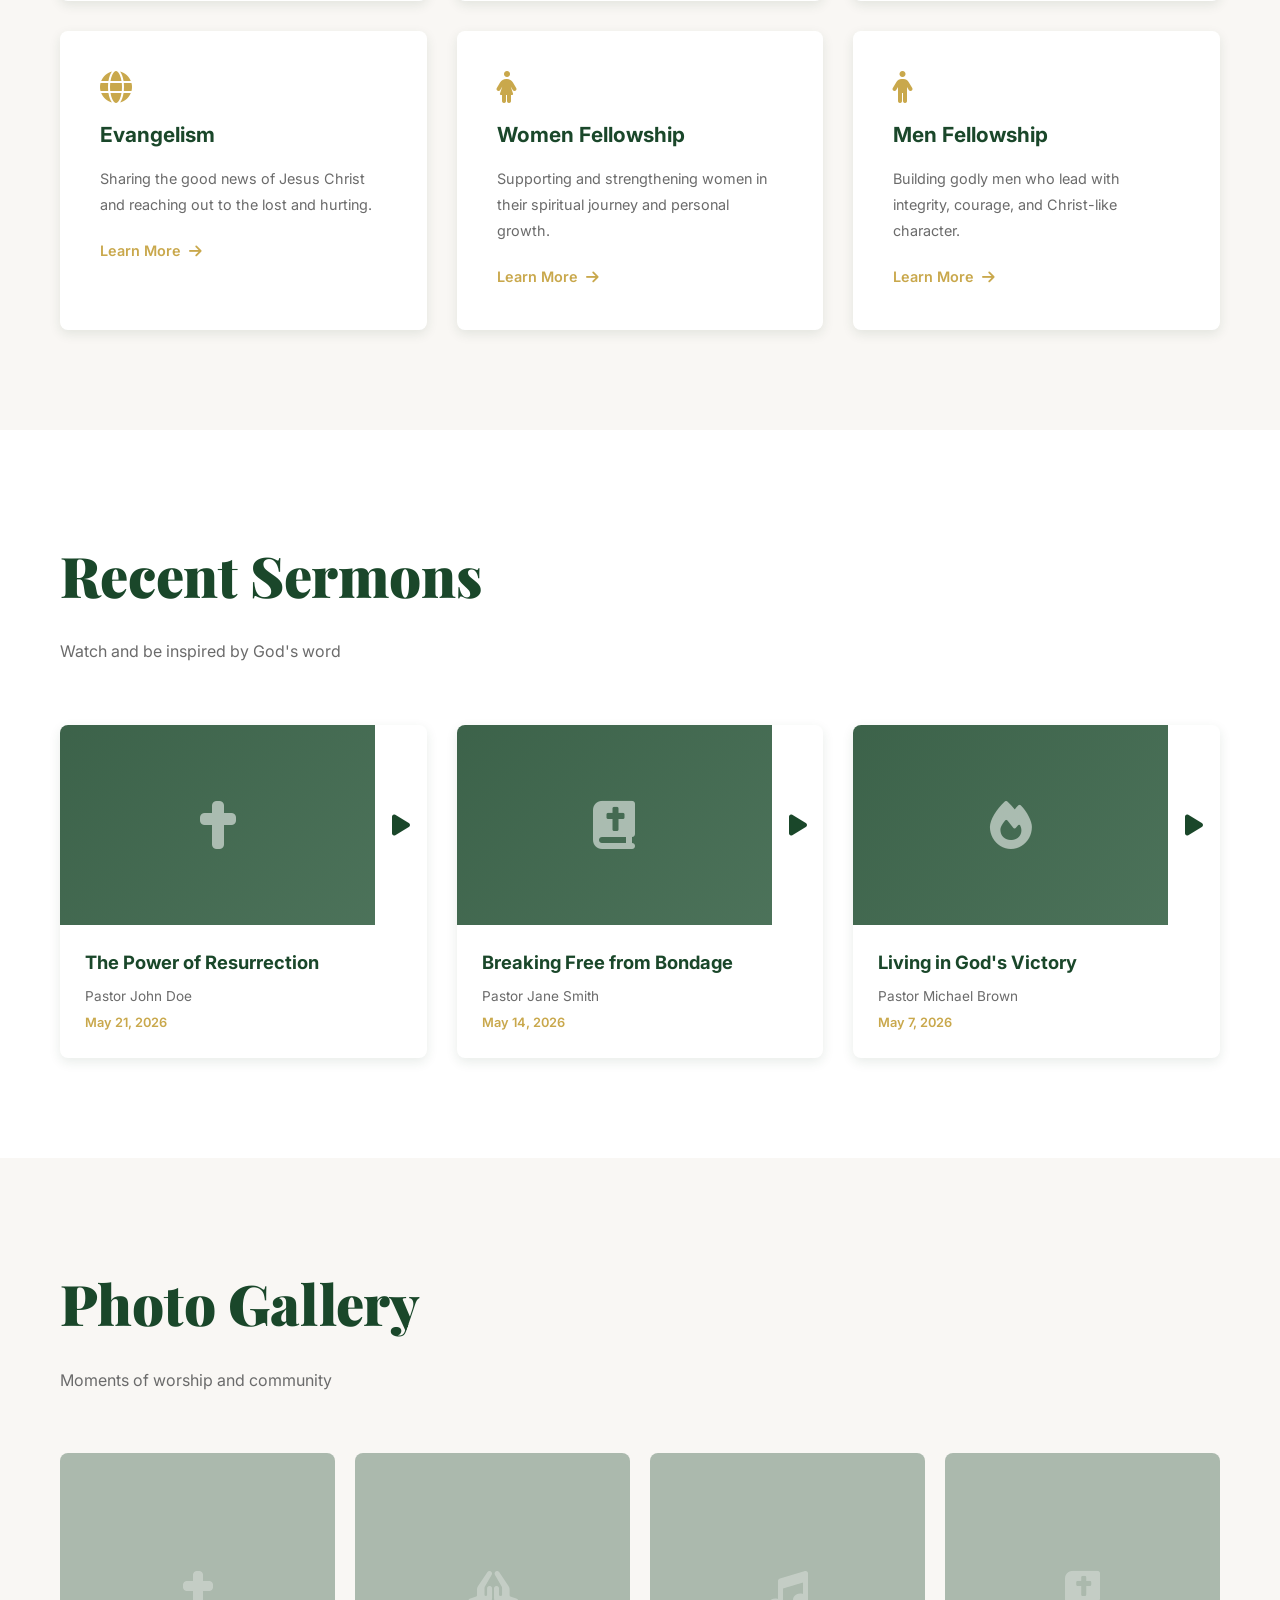
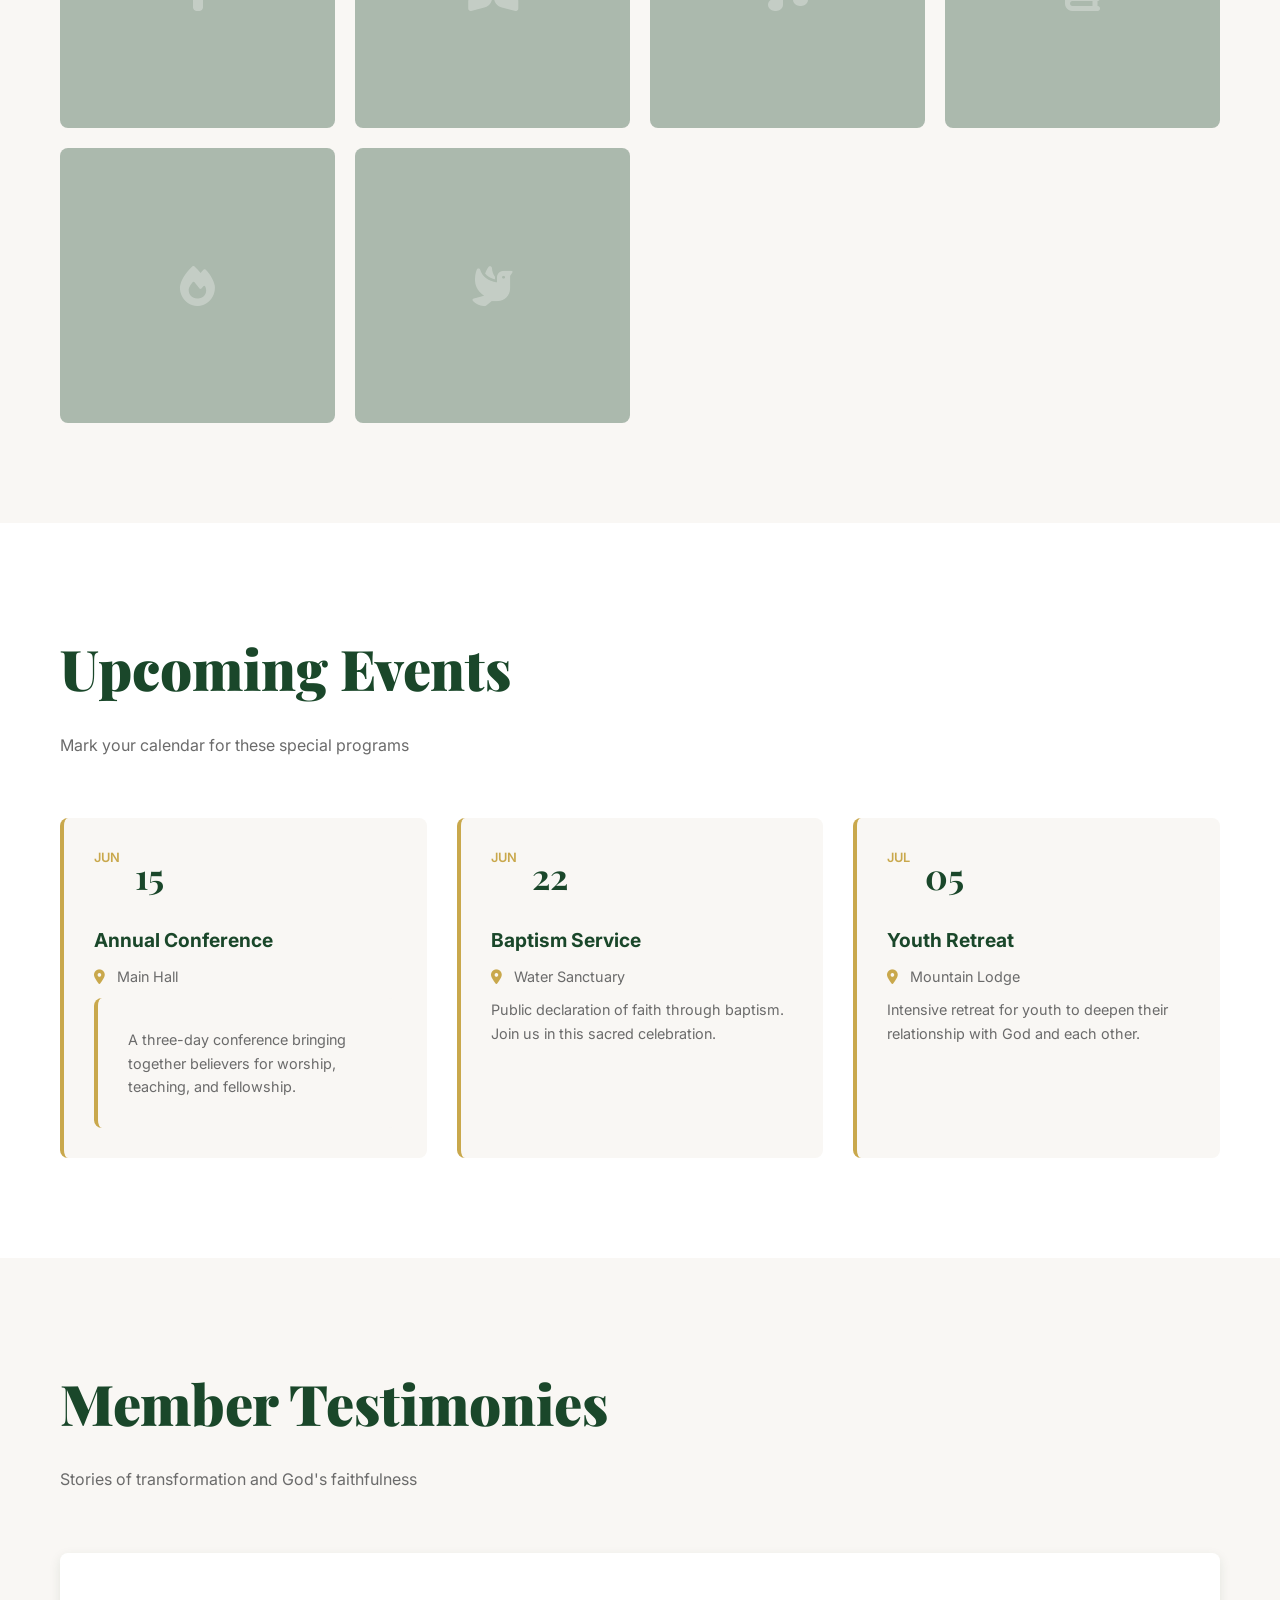
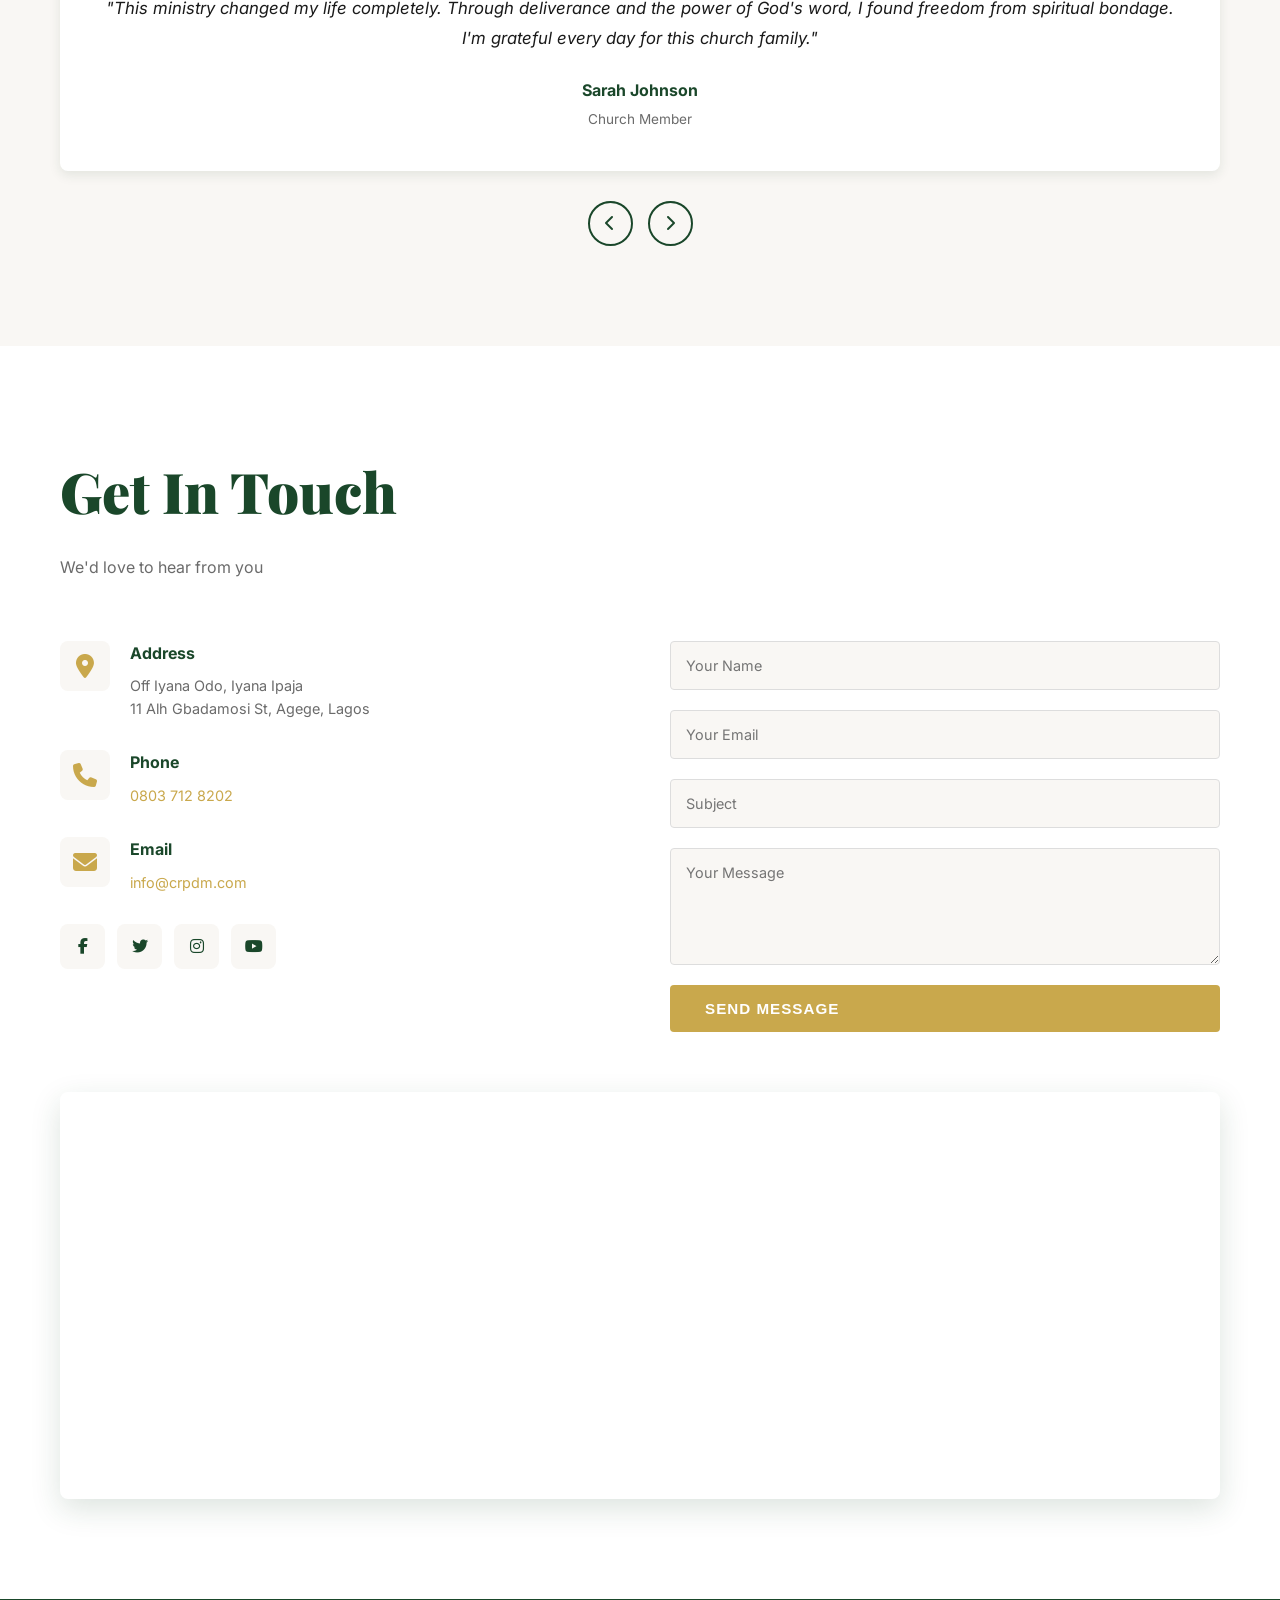
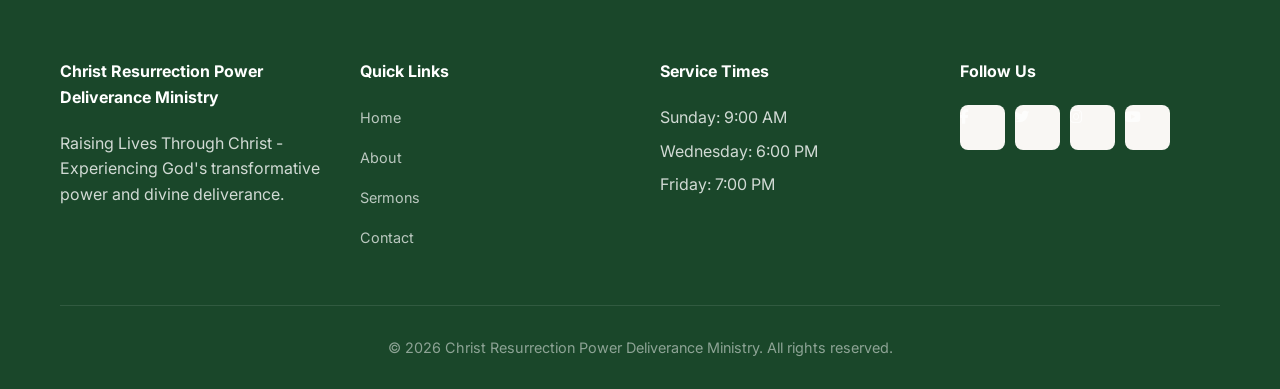
==== commit 7273501a: "Fix church landing page visuals and interactions" ====
--- a/index.html
+++ b/index.html
@@ -11,7 +11,39 @@
     <link href="https://fonts.googleapis.com/css2?family=Playfair+Display:wght@700;900&family=Inter:wght@300;400;500;600;700&display=swap" rel="stylesheet">
     <link rel="stylesheet" href="https://unpkg.com/aos@next/dist/aos.css">
     
-    <style>
+        <style>
+        /* Mobile menu open state */
+        .nav-menu.open {
+            flex-direction: column;
+            gap: 18px;
+        }
+
+        @media (max-width: 768px) {
+            /* Mobile dropdown layout */
+            .nav-menu {
+                position: absolute;
+                top: 100%;
+                left: 0;
+                right: 0;
+                background: rgba(26, 71, 42, 0.98);
+                padding: 20px;
+                box-shadow: var(--shadow-sm);
+                flex-direction: column;
+                gap: 18px;
+                align-items: flex-start;
+                z-index: 1100;
+            }
+
+            .nav-menu.open {
+                display: flex;
+            }
+
+            .nav-link {
+                font-size: 1rem;
+                padding: 6px 0;
+            }
+        }
+
         :root {
             --primary-green: #1a472a;
             --green-dark: #0f2318;
@@ -113,7 +145,7 @@
             font-size: 1.3rem;
             transition: color 0.3s ease;
         }
-        .navbar.scrolled .logo { color: var(--primary-green); }
+        .navbar.scrolled .logo { color: var(--white); }
         .logo i { font-size: 1.5rem; color: var(--accent-gold); }
 
         .nav-menu {
@@ -131,7 +163,7 @@
             position: relative;
             transition: color 0.3s ease;
         }
-        .navbar.scrolled .nav-link { color: var(--text-gray); }
+        .navbar.scrolled .nav-link { color: rgba(255, 255, 255, 0.9); }
         .nav-link::after {
             content: '';
             position: absolute;
@@ -144,9 +176,17 @@
         }
         .nav-link:hover::after { width: 100%; }
 
-        .nav-toggle { display: none; flex-direction: column; gap: 6px; cursor: pointer; }
+        .nav-toggle {
+            display: none;
+            flex-direction: column;
+            gap: 6px;
+            cursor: pointer;
+            background: none;
+            border: 0;
+            padding: 0;
+        }
         .nav-toggle span { width: 25px; height: 2px; background: var(--white); transition: all 0.3s ease; }
-        .navbar.scrolled .nav-toggle span { background: var(--accent-gold); }
+        .navbar.scrolled .nav-toggle span { background: var(--white); }
 
 
         /* Hero Section */
@@ -498,6 +538,7 @@
             width: 60px;
             height: 60px;
             background: rgba(255, 255, 255, 0.95);
+            border: 0;
             border-radius: 50%;
             display: flex;
             align-items: center;
@@ -545,7 +586,6 @@
             border-radius: 8px;
             aspect-ratio: 1;
             background: linear-gradient(135deg, var(--primary-green) 0%, var(--green-light) 100%);
-            cursor: pointer;
             display: flex;
             align-items: center;
             justify-content: center;
@@ -892,7 +932,6 @@
 
     <!-- Navigation -->
     <nav class="navbar" id="navbar">
-        <div class="container" style="display: none; max-width: 100%;"></div>
         <div class="nav-wrapper">
             <a href="#home" class="logo">
                 <i class="fas fa-cross"></i>
@@ -907,20 +946,20 @@
                 <li><a href="#gallery" class="nav-link">Gallery</a></li>
                 <li><a href="#contact" class="nav-link">Contact</a></li>
             </ul>
-            <div class="nav-toggle" id="navToggle">
+            <button type="button" class="nav-toggle" id="navToggle" aria-label="Toggle navigation" aria-expanded="false" aria-controls="navMenu">
                 <span></span>
                 <span></span>
                 <span></span>
-            </div>
+            </button>
         </div>
     </nav>
 
     <!-- Hero Section -->
     <section class="hero" id="home">
         <div class="hero-slider">
-            <div class="hero-slide" style="background-image:url('https://images.unsplash.com/photo-1520975916090-3105956dac38?auto=format&fit=crop&w=1600&q=80');"></div>
-            <div class="hero-slide" style="background-image:url('https://images.unsplash.com/photo-1511895426328-dc8719c56d10?auto=format&fit=crop&w=1600&q=80');"></div>
-            <div class="hero-slide" style="background-image:url('https://images.unsplash.com/photo-1503428593586-e225b39bddfe?auto=format&fit=crop&w=1600&q=80');"></div>
+            <div class="hero-slide" style="background-image:url('https://images.pexels.com/photos/34623696/pexels-photo-34623696.jpeg?auto=compress&cs=tinysrgb&w=1600');"></div>
+            <div class="hero-slide" style="background-image:url('https://images.pexels.com/photos/8349116/pexels-photo-8349116.jpeg?auto=compress&cs=tinysrgb&w=1600');"></div>
+            <div class="hero-slide" style="background-image:url('https://images.pexels.com/photos/17026873/pexels-photo-17026873.jpeg?auto=compress&cs=tinysrgb&w=1600');"></div>
         </div>
 
         <div class="hero-overlay"></div>
@@ -1001,8 +1040,7 @@
                 </div>
                 <div class="about-image" data-aos="fade-left">
                     <div class="image-wrapper">
-                        <img src="https://images.unsplash.com/photo-1533106418989-88406c7cc8ca?auto=format&fit=crop&w=1200&q=80" alt="Church Community" loading="lazy">
-
+                        <img src="https://images.pexels.com/photos/2537598/pexels-photo-2537598.jpeg?auto=compress&cs=tinysrgb&w=1200" alt="Stained-glass church interior with wooden pews">
                         <div class="image-overlay">
                             <i class="fas fa-heart"></i>
                         </div>
@@ -1065,14 +1103,14 @@
             <p class="section-subtitle" data-aos="fade-up" data-aos-delay="100">Watch and be inspired by God's word</p>
             <div class="sermons-grid">
                 <div class="sermon-card" data-aos="fade-up" data-aos-delay="200">
-                    <div class="sermon-thumbnail" style="background-image:url('https://images.unsplash.com/photo-1520975916090-3105956dac38?auto=format&fit=crop&w=1200&q=80'); background-size: cover; background-position: center;">
+                    <div class="sermon-thumbnail" style="background-image:url('https://images.pexels.com/photos/8815020/pexels-photo-8815020.jpeg?auto=compress&cs=tinysrgb&w=1200'); background-size: cover; background-position: center;">
                         <div style="width:100%; height:100%; background: linear-gradient(135deg, rgba(26,71,42,0.85), rgba(45,90,61,0.85)); display:flex; align-items:center; justify-content:center;">
                             <i class="fas fa-cross" style="color: rgba(255,255,255,0.55);"></i>
                         </div>
 
-                        <div class="play-button" onclick="window.open('https://www.youtube.com/embed/dQw4w9WgXcQ')">
+                        <button type="button" class="play-button" aria-label="Search for ministry sermons on YouTube">
                             <i class="fas fa-play"></i>
-                        </div>
+                        </button>
                     </div>
                     <div class="sermon-content">
                         <h3>The Power of Resurrection</h3>
@@ -1081,14 +1119,14 @@
                     </div>
                 </div>
                 <div class="sermon-card" data-aos="fade-up" data-aos-delay="300">
-                    <div class="sermon-thumbnail" style="background-image:url('https://images.unsplash.com/photo-1524578271613-6d3d6c1b77bb?auto=format&fit=crop&w=1200&q=80'); background-size: cover; background-position: center;">
+                    <div class="sermon-thumbnail" style="background-image:url('https://images.pexels.com/photos/13965253/pexels-photo-13965253.jpeg?auto=compress&cs=tinysrgb&w=1200'); background-size: cover; background-position: center;">
                         <div style="width:100%; height:100%; background: linear-gradient(135deg, rgba(26,71,42,0.85), rgba(45,90,61,0.85)); display:flex; align-items:center; justify-content:center;">
                             <i class="fas fa-bible" style="color: rgba(255,255,255,0.55);"></i>
                         </div>
 
-                        <div class="play-button" onclick="window.open('https://www.youtube.com/embed/dQw4w9WgXcQ')">
+                        <button type="button" class="play-button" aria-label="Search for ministry sermons on YouTube">
                             <i class="fas fa-play"></i>
-                        </div>
+                        </button>
                     </div>
                     <div class="sermon-content">
                         <h3>Breaking Free from Bondage</h3>
@@ -1097,14 +1135,14 @@
                     </div>
                 </div>
                 <div class="sermon-card" data-aos="fade-up" data-aos-delay="400">
-                    <div class="sermon-thumbnail" style="background-image:url('https://images.unsplash.com/photo-1511512578047-dfb367046420?auto=format&fit=crop&w=1200&q=80'); background-size: cover; background-position: center;">
+                    <div class="sermon-thumbnail" style="background-image:url('https://images.pexels.com/photos/33494797/pexels-photo-33494797.jpeg?auto=compress&cs=tinysrgb&w=1200'); background-size: cover; background-position: center;">
                         <div style="width:100%; height:100%; background: linear-gradient(135deg, rgba(26,71,42,0.85), rgba(45,90,61,0.85)); display:flex; align-items:center; justify-content:center;">
                             <i class="fas fa-fire" style="color: rgba(255,255,255,0.55);"></i>
                         </div>
 
-                        <div class="play-button" onclick="window.open('https://www.youtube.com/embed/dQw4w9WgXcQ')">
+                        <button type="button" class="play-button" aria-label="Search for ministry sermons on YouTube">
                             <i class="fas fa-play"></i>
-                        </div>
+                        </button>
                     </div>
                     <div class="sermon-content">
                         <h3>Living in God's Victory</h3>
@@ -1122,7 +1160,7 @@
             <h2 class="section-title" data-aos="fade-up">Photo Gallery</h2>
             <p class="section-subtitle" data-aos="fade-up" data-aos-delay="100">Moments of worship and community</p>
             <div class="gallery-grid" data-aos="fade-up" data-aos-delay="200">
-                <div class="gallery-item" onclick="alert('Gallery item 1')" style="background-image:url('https://images.unsplash.com/photo-1523958177734-8f7c7d1b1bb0?auto=format&fit=crop&w=1200&q=80'); background-size:cover; background-position:center;">
+                <div class="gallery-item" role="img" aria-label="Ornate church interior with altar and wooden benches" style="background-image:url('https://images.pexels.com/photos/8349116/pexels-photo-8349116.jpeg?auto=compress&cs=tinysrgb&w=1200'); background-size:cover; background-position:center;">
                     <div style="position:absolute; inset:0; background: rgba(26,71,42,0.35);"></div>
                     <i class="fas fa-cross" style="position:relative; z-index:1;"></i>
 
@@ -1130,7 +1168,7 @@
                         <i class="fas fa-search-plus"></i>
                     </div>
                 </div>
-                <div class="gallery-item" onclick="alert('Gallery item 2')" style="background-image:url('https://images.unsplash.com/photo-1519681393784-d120267933ba?auto=format&fit=crop&w=1200&q=80'); background-size:cover; background-position:center;">
+                <div class="gallery-item" role="img" aria-label="Worshippers praying together during service" style="background-image:url('https://images.pexels.com/photos/14530786/pexels-photo-14530786.jpeg?auto=compress&cs=tinysrgb&w=1200'); background-size:cover; background-position:center;">
                     <div style="position:absolute; inset:0; background: rgba(26,71,42,0.35);"></div>
                     <i class="fas fa-hands-praying" style="position:relative; z-index:1;"></i>
 
@@ -1138,7 +1176,7 @@
                         <i class="fas fa-search-plus"></i>
                     </div>
                 </div>
-                <div class="gallery-item" onclick="alert('Gallery item 3')" style="background-image:url('https://images.unsplash.com/photo-1520697222860-7e7a1f2f7e9d?auto=format&fit=crop&w=1200&q=80'); background-size:cover; background-position:center;">
+                <div class="gallery-item" role="img" aria-label="Congregation worshipping together inside the sanctuary" style="background-image:url('https://images.pexels.com/photos/34623696/pexels-photo-34623696.jpeg?auto=compress&cs=tinysrgb&w=1200'); background-size:cover; background-position:center;">
                     <div style="position:absolute; inset:0; background: rgba(26,71,42,0.35);"></div>
                     <i class="fas fa-music" style="position:relative; z-index:1;"></i>
 
@@ -1146,7 +1184,7 @@
                         <i class="fas fa-search-plus"></i>
                     </div>
                 </div>
-                <div class="gallery-item" onclick="alert('Gallery item 4')" style="background-image:url('https://images.unsplash.com/photo-1543261745-6d0edeb7c5e2?auto=format&fit=crop&w=1200&q=80'); background-size:cover; background-position:center;">
+                <div class="gallery-item" role="img" aria-label="Historic church interior with chandeliers and vaulted ceiling" style="background-image:url('https://images.pexels.com/photos/11097202/pexels-photo-11097202.jpeg?auto=compress&cs=tinysrgb&w=1200'); background-size:cover; background-position:center;">
                     <div style="position:absolute; inset:0; background: rgba(26,71,42,0.35);"></div>
                     <i class="fas fa-bible" style="position:relative; z-index:1;"></i>
 
@@ -1154,7 +1192,7 @@
                         <i class="fas fa-search-plus"></i>
                     </div>
                 </div>
-                <div class="gallery-item" onclick="alert('Gallery item 5')" style="background-image:url('https://images.unsplash.com/photo-1519999482648-25049ddd37b1?auto=format&fit=crop&w=1200&q=80'); background-size:cover; background-position:center;">
+                <div class="gallery-item" role="img" aria-label="Large congregation praying together in worship" style="background-image:url('https://images.pexels.com/photos/17026873/pexels-photo-17026873.jpeg?auto=compress&cs=tinysrgb&w=1200'); background-size:cover; background-position:center;">
                     <div style="position:absolute; inset:0; background: rgba(26,71,42,0.35);"></div>
                     <i class="fas fa-fire" style="position:relative; z-index:1;"></i>
 
@@ -1162,7 +1200,7 @@
                         <i class="fas fa-search-plus"></i>
                     </div>
                 </div>
-                <div class="gallery-item" onclick="alert('Gallery item 6')" style="background-image:url('https://images.unsplash.com/photo-1520975958225-59c7c1a0ef6f?auto=format&fit=crop&w=1200&q=80'); background-size:cover; background-position:center;">
+                <div class="gallery-item" role="img" aria-label="Church sanctuary with stained glass and pews" style="background-image:url('https://images.pexels.com/photos/2537598/pexels-photo-2537598.jpeg?auto=compress&cs=tinysrgb&w=1200'); background-size:cover; background-position:center;">
                     <div style="position:absolute; inset:0; background: rgba(26,71,42,0.35);"></div>
                     <i class="fas fa-dove" style="position:relative; z-index:1;"></i>
 
@@ -1370,31 +1408,71 @@
             setTimeout(() => {
                 document.getElementById('pageLoader').classList.add('hidden');
             }, 1500);
-            AOS.init({
-                duration: 800,
-                easing: 'ease-out-cubic',
-                once: true,
-                offset: 60
-            });
+            if (window.AOS) {
+                AOS.init({
+                    duration: 800,
+                    easing: 'ease-out-cubic',
+                    once: true,
+                    offset: 60
+                });
+            }
         });
 
         // Navbar scroll effect
         const navbar = document.getElementById('navbar');
+        const scrollToTopButton = document.getElementById('scrollToTop');
         window.addEventListener('scroll', function() {
             if (window.scrollY > 100) {
                 navbar.classList.add('scrolled');
-                document.getElementById('scrollToTop').classList.add('visible');
+                scrollToTopButton.classList.add('visible');
             } else {
                 navbar.classList.remove('scrolled');
-                document.getElementById('scrollToTop').classList.remove('visible');
+                scrollToTopButton.classList.remove('visible');
             }
         });
+
+
+
 
         // Mobile menu toggle
         const navToggle = document.getElementById('navToggle');
         const navMenu = document.getElementById('navMenu');
+        const closeMobileMenu = () => {
+            navMenu.classList.remove('open');
+            navToggle.setAttribute('aria-expanded', 'false');
+        };
+
         navToggle.addEventListener('click', function() {
-            navMenu.style.display = navMenu.style.display === 'flex' ? 'none' : 'flex';
+            const isOpen = navMenu.classList.toggle('open');
+            navToggle.setAttribute('aria-expanded', String(isOpen));
+        });
+
+        navMenu.querySelectorAll('a').forEach(link => {
+            link.addEventListener('click', closeMobileMenu);
+        });
+
+        document.addEventListener('click', function(event) {
+            if (
+                window.innerWidth <= 768 &&
+                navMenu.classList.contains('open') &&
+                !navMenu.contains(event.target) &&
+                !navToggle.contains(event.target)
+            ) {
+                closeMobileMenu();
+            }
+        });
+
+        window.addEventListener('resize', function() {
+            if (window.innerWidth > 768 && navMenu.classList.contains('open')) {
+                closeMobileMenu();
+            }
+        });
+
+        const sermonSearchUrl = 'https://www.youtube.com/results?search_query=Christ+Resurrection+Power+Deliverance+Ministry+sermons';
+        document.querySelectorAll('.play-button').forEach(button => {
+            button.addEventListener('click', function() {
+                window.open(sermonSearchUrl, '_blank', 'noopener');
+            });
         });
 
         // Testimonials carousel
